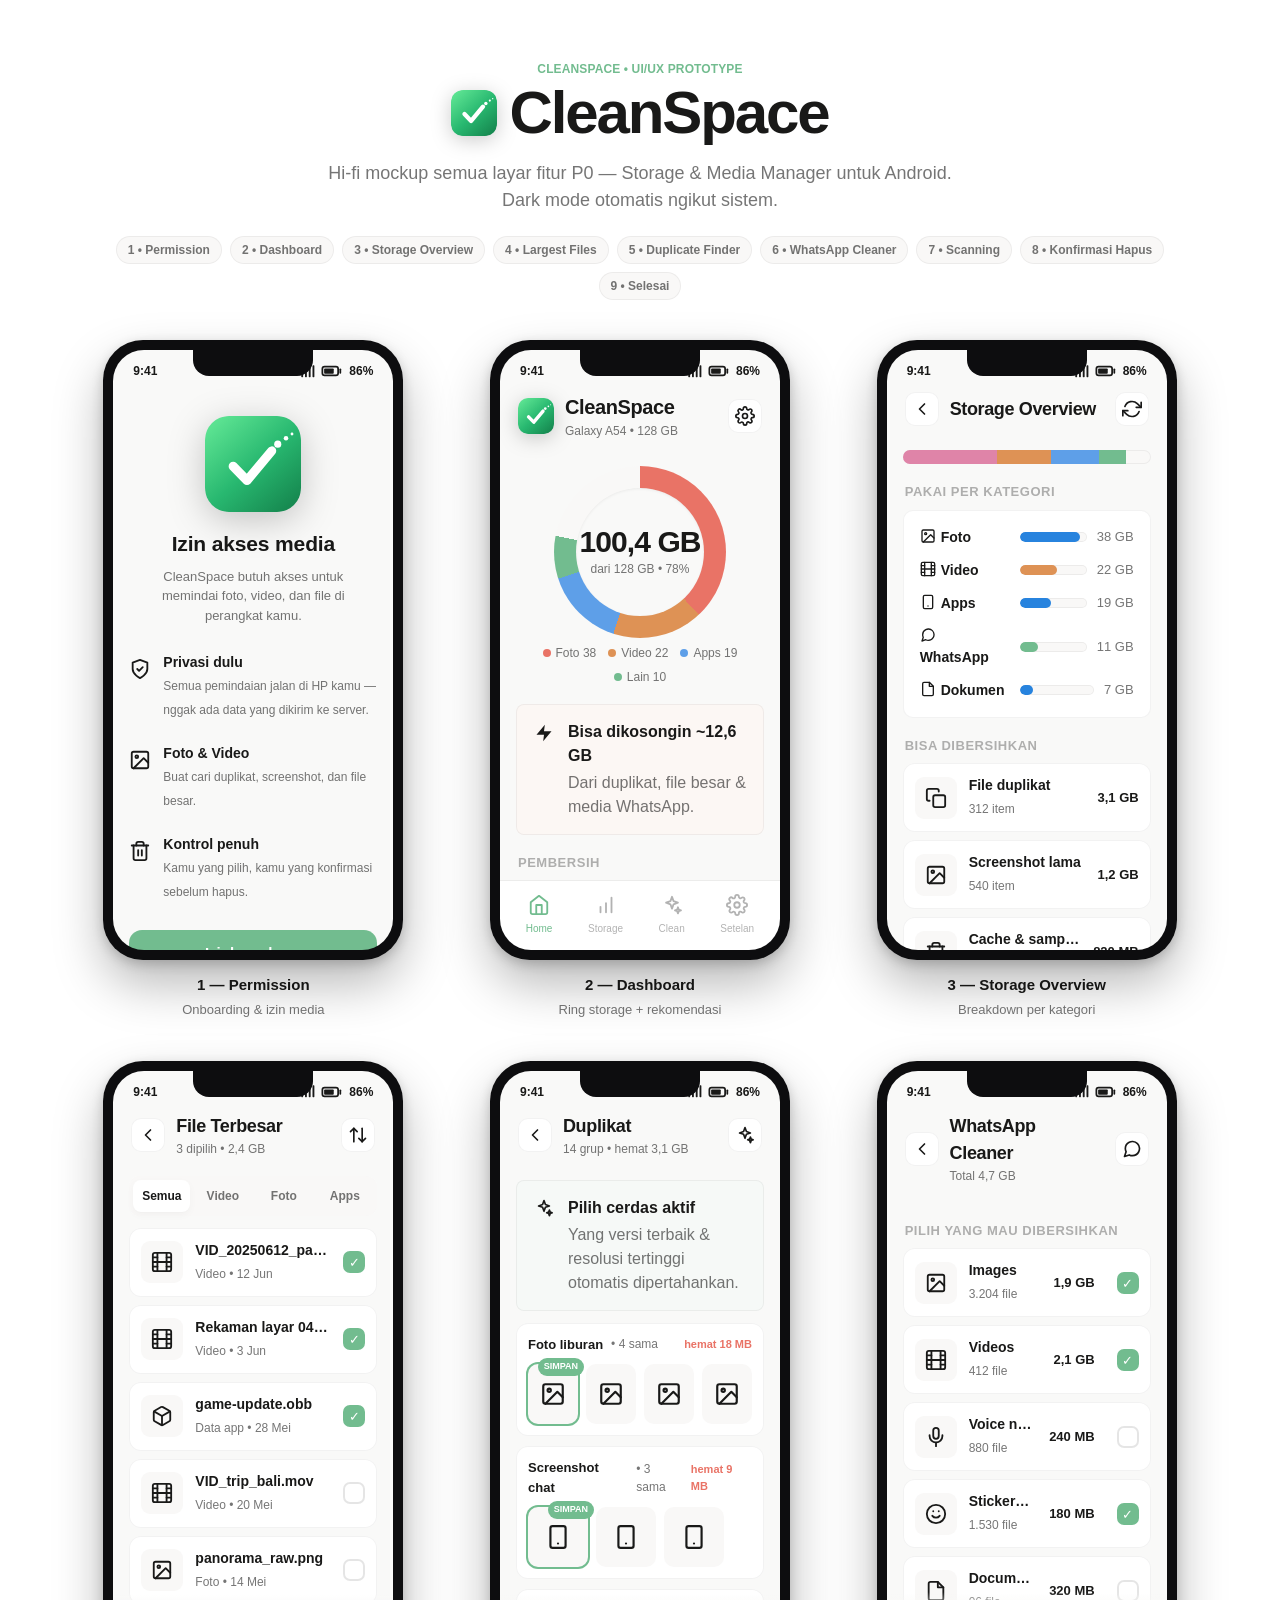
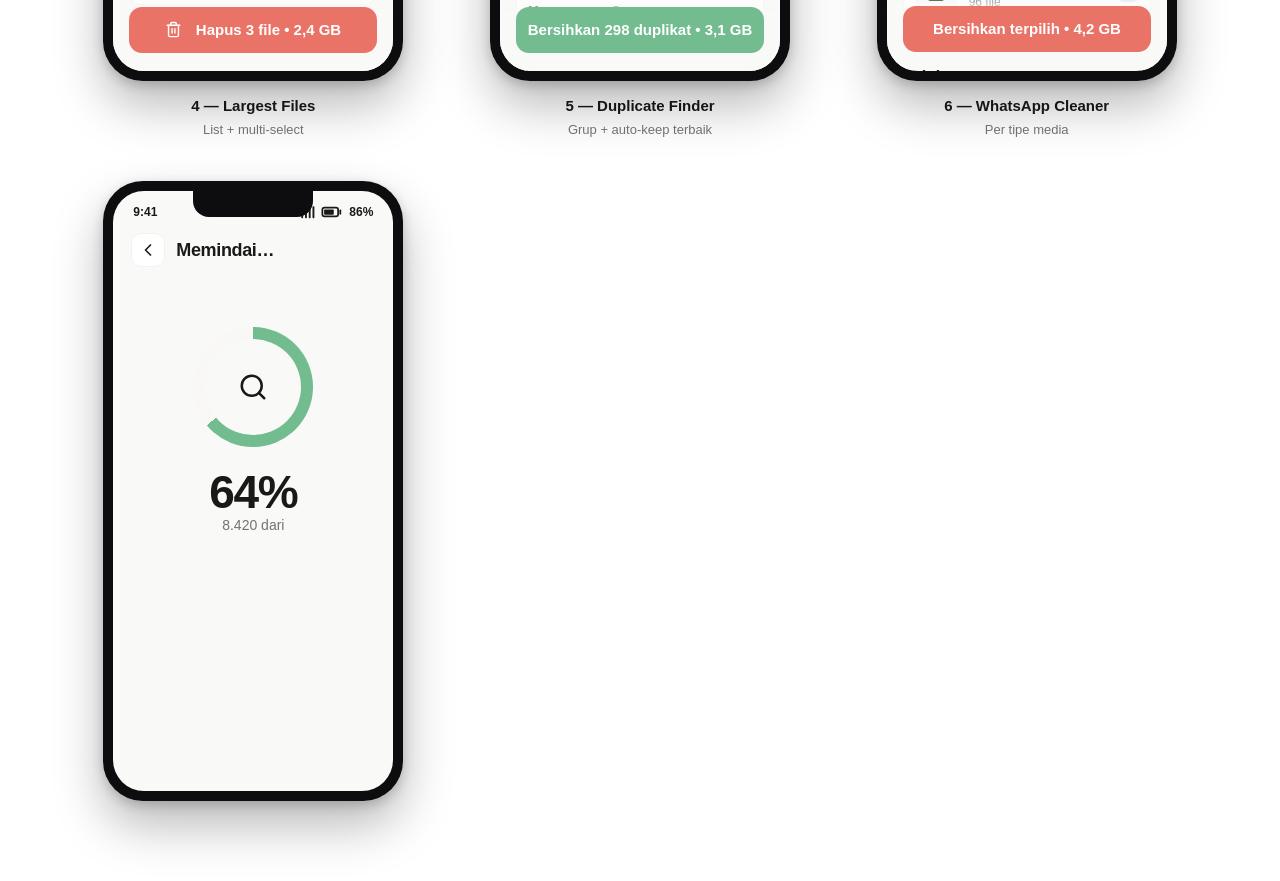
==== design/index.html @ b5afed29 "Add CleanSpace UI/UX prototype (9 P0 screens, custom icons)" ====
<!DOCTYPE html>
<html lang="id">
<head>
<meta charset="UTF-8">
<meta name="viewport" content="width=device-width, initial-scale=1.0">
<title>CleanSpace — UI/UX Prototype</title>
<style>
/*
 * _base.css — Global design tokens, element defaults, page shell, and tiny utilities.
 * ALWAYS included in every page.
 *
 * Provides:
 *   :root variables (light + dark), box-sizing, html/body,
 *   element defaults (button, input, select, textarea, label, fieldset, legend,
 *   a, hr, img, h1-h4, p, ul/ol/li, blockquote, table/th/td, details/summary,
 *   pre/code), main / .notion-shell, utility classes, .notion-footer,
 *   reduced-motion and responsive breakpoints for base elements.
 */

:root {
	color-scheme: light dark;
	--notion-bg: #ffffff;
	--notion-bg-soft: #f9f9f8;
	--notion-surface: #ffffff;
	--notion-surface-hover: #f6f5f4;
	--notion-text: #191918;
	--notion-text-soft: rgba(0, 0, 0, 0.54);
	--notion-text-faint: rgba(0, 0, 0, 0.3);
	--notion-border: rgba(0, 0, 0, 0.1);
	--notion-border-soft: rgba(0, 0, 0, 0.05);
	--notion-shadow:
		0px 0.7px 1.462px rgba(0, 0, 0, 0.015), 0px 3px 9px rgba(0, 0, 0, 0.03);
	--notion-blue: #2783de;
	--notion-orange: #d5803b;
	--notion-red: #e56458;
	--notion-blue-bg: #f3f9fd;
	--notion-yellow-bg: #fcfaef;
	--notion-orange-bg: #fcf7f4;
	--notion-green-bg: #f6f9f7;
	--notion-red-bg: #fdf6f6;
	--notion-gray-bg: #f9f8f7;
	--notion-radius: 8px;
	--notion-page-width: 900px;
	--notion-chart-1: #5e9fe8;
	--notion-chart-2: #eac26b;
	--notion-chart-3: #72bc8f;
	--notion-chart-4: #bf8eda;
	--notion-chart-5: #de9255;
	--notion-chart-6: #df84a8;
	--notion-chart-7: #4fb9c9;
	--notion-chart-8: #e97366;
	--diff-add: #47c1b6;
	--diff-del: #f07070;
	--pr-approved: #2b8a3e;
}

@media (prefers-color-scheme: dark) {
	:root {
		--notion-bg: #000000;
		--notion-bg-soft: #191918;
		--notion-surface: #191918;
		--notion-surface-hover: #31302e;
		--notion-text: #ffffff;
		--notion-text-soft: rgba(255, 255, 255, 0.5);
		--notion-text-faint: rgba(255, 255, 255, 0.3);
		--notion-border: rgba(255, 255, 255, 0.2);
		--notion-border-soft: rgba(255, 255, 255, 0.1);
		--notion-shadow:
			0px 0.7px 1.462px rgba(0, 0, 0, 0.06), 0px 3px 9px rgba(0, 0, 0, 0.12);
		--notion-blue: #5e9fe8;
		--notion-orange: #de9255;
		--notion-red: #e97366;
		--notion-blue-bg: rgba(41, 139, 253, 0.061);
		--notion-yellow-bg: rgba(203, 145, 47, 0.08);
		--notion-orange-bg: rgba(246, 126, 35, 0.08);
		--notion-green-bg: rgba(42, 157, 118, 0.08);
		--notion-red-bg: rgba(246, 73, 50, 0.08);
		--notion-gray-bg: #31302e;
		--diff-add: #5dd8cb;
		--diff-del: #ff8a80;
		--pr-approved: #69db7c;
	}
}

* {
	box-sizing: border-box;
}
html {
	scroll-behavior: smooth;
}
body {
	margin: 0;
	background: var(--notion-bg);
	color: var(--notion-text);
	font-family:
		ui-sans-serif, -apple-system, BlinkMacSystemFont, "Segoe UI", Helvetica,
		"Apple Color Emoji", Arial, sans-serif, "Segoe UI Emoji", "Segoe UI Symbol";
	font-size: 16px;
	line-height: 1.5;
	transition:
		background 180ms ease,
		color 180ms ease;
}

/* -- Base element defaults -------------------------------- */
button,
[type="button"],
[type="submit"],
[type="reset"] {
	display: inline-flex;
	align-items: center;
	justify-content: center;
	gap: 8px;
	padding: 8px 16px;
	font: inherit;
	font-size: 14px;
	font-weight: 500;
	line-height: 1.2;
	color: #ffffff;
	background: var(--notion-blue);
	border: 1px solid transparent;
	border-radius: 8px;
	cursor: pointer;
	transition: background 150ms;
	white-space: nowrap;
}
button:hover,
[type="button"]:hover,
[type="submit"]:hover,
[type="reset"]:hover {
	background: color-mix(in srgb, var(--notion-blue) 82%, black);
}
button:focus-visible,
[type="button"]:focus-visible,
[type="submit"]:focus-visible,
[type="reset"]:focus-visible {
	outline: 2px solid var(--notion-blue);
	outline-offset: 2px;
}

input,
select,
textarea {
	font: inherit;
	font-size: 14px;
	line-height: 1.4;
	color: var(--notion-text);
	background: var(--notion-surface);
	border: 1px solid var(--notion-border);
	border-radius: 8px;
	padding: 8px 12px;
	transition: border-color 150ms;
}
input:focus,
select:focus,
textarea:focus {
	outline: none;
	border-color: var(--notion-blue);
	box-shadow: 0 0 0 2px rgba(9, 127, 232, 0.15);
}
input::placeholder,
textarea::placeholder {
	color: var(--notion-text-faint);
}
select {
	appearance: none;
	background-image: url("data:image/svg+xml,%3Csvg xmlns='http://www.w3.org/2000/svg' width='12' height='12' viewBox='0 0 12 12'%3E%3Cpath d='M3 4.5L6 7.5L9 4.5' fill='none' stroke='%23999' stroke-width='1.5' stroke-linecap='round'/%3E%3C/svg%3E");
	background-repeat: no-repeat;
	background-position: right 10px center;
	padding-right: 30px;
}
textarea {
	resize: vertical;
	min-height: 80px;
}
input[type="range"] {
	border: none;
	padding: 0;
	background: transparent;
	accent-color: var(--notion-blue);
	height: 18px;
	cursor: pointer;
	box-shadow: none;
}
input[type="range"]:focus {
	box-shadow: none;
}
input[type="checkbox"],
input[type="radio"] {
	width: 16px;
	height: 16px;
	accent-color: var(--notion-blue);
	border: 1px solid var(--notion-border);
	padding: 0;
	cursor: pointer;
}
label {
	display: block;
	font-size: 14px;
	font-weight: 600;
	color: var(--notion-text);
	margin-bottom: 6px;
}
fieldset {
	border: 1px solid var(--notion-border-soft);
	border-radius: 10px;
	padding: 16px;
	margin: 0;
}
legend {
	font-weight: 600;
	padding: 0 4px;
}

a {
	color: var(--notion-text);
	text-decoration: underline;
	text-underline-offset: 2px;
	text-decoration-color: var(--notion-border);
}
a:hover {
	text-decoration-color: var(--notion-text);
}

hr {
	height: 1px;
	margin: 34px 0;
	border: none;
	background: var(--notion-border-soft);
}

img {
	max-width: 100%;
	height: auto;
	border-radius: 8px;
}

h1,
h2,
h3,
h4 {
	text-wrap: balance;
}
h1 {
	margin: 0 0 14px;
	font-size: clamp(42px, 7vw, 72px);
	line-height: 1.1;
	letter-spacing: -0.035em;
	font-weight: 700;
}
h2 {
	margin: 44px 0 10px;
	font-size: 32px;
	line-height: 1.25;
	letter-spacing: -0.025em;
}
h3 {
	margin: 0 0 6px;
	font-size: 18px;
	line-height: 1.556;
	letter-spacing: -0.007em;
}
p {
	margin: 0 0 10px;
}

ul,
ol {
	margin: 8px 0 16px;
	padding-left: 24px;
}
li {
	margin-bottom: 4px;
}
li::marker {
	color: var(--notion-text-faint);
}

blockquote {
	border-left: 3px solid var(--notion-text);
	padding: 4px 0 4px 16px;
	margin: 24px 0;
}
blockquote p {
	font-size: 18px;
	line-height: 1.5;
	margin: 0;
}

table {
	width: 100%;
	margin: 14px 0;
	border-collapse: separate;
	border-spacing: 0;
	border: 1px solid var(--notion-border-soft);
	border-radius: 10px;
	overflow: hidden;
	background: var(--notion-surface);
	font-size: 14px;
}
th,
td {
	padding: 12px 14px;
	vertical-align: top;
	text-align: left;
	border-right: 1px solid var(--notion-border-soft);
	border-bottom: 1px solid var(--notion-border-soft);
}
th:last-child,
td:last-child {
	border-right: 0;
}
tr:last-child td {
	border-bottom: 0;
}
th {
	background: var(--notion-bg-soft);
	color: var(--notion-text-soft);
	font-weight: 600;
}

details {
	margin: 16px 0;
	border-radius: var(--notion-radius);
}
summary {
	padding: 8px 10px;
	border-radius: var(--notion-radius);
	cursor: pointer;
	font-weight: 600;
}
summary:hover {
	background: var(--notion-surface-hover);
}
details p {
	margin: 8px 10px 0 28px;
	color: var(--notion-text-soft);
}

pre,
code {
	font-family: ui-monospace, "iA Writer Mono", Nitti, Menlo, Courier, monospace;
}
pre {
	margin: 16px 0;
	padding: 14px 16px;
	overflow-x: auto;
	border: 1px solid var(--notion-border-soft);
	border-radius: 10px;
	background: var(--notion-gray-bg);
	font-size: 13px;
	line-height: 1.55;
}
code {
	font-size: 0.9em;
	padding: 2px 5px;
	border-radius: 4px;
	background: var(--notion-gray-bg);
}
pre code {
	font-size: inherit;
	padding: 0;
	border-radius: 0;
	background: none;
}

main {
	max-width: var(--notion-page-width);
	margin: 0 auto;
	padding: 76px 24px 88px;
}

section {
	margin-top: 44px;
}
section:first-child {
	margin-top: 0;
}

/* -- Page shell ------------------------------------------- */
.notion-shell {
	max-width: var(--notion-page-width);
	margin: 0 auto;
	padding: 76px 24px 88px;
}

/* -- Tiny utilities --------------------------------------- */
.notion-lede {
	max-width: 720px;
	margin: 0 0 24px;
	color: var(--notion-text-soft);
	font-size: 20px;
}
.notion-muted {
	color: var(--notion-text-soft);
}
.notion-faint {
	color: var(--notion-text-faint);
}
.notion-divider {
	height: 1px;
	margin: 34px 0;
	background: var(--notion-border-soft);
}
.notion-eyebrow {
	display: inline-block;
	font-size: 12px;
	font-weight: 600;
	letter-spacing: 0.0078125rem;
	text-transform: uppercase;
	color: var(--notion-blue);
}

/* -- Footer ----------------------------------------------- */
.notion-footer {
	margin-top: 52px;
	padding-top: 18px;
	border-top: 1px solid var(--notion-border-soft);
	color: var(--notion-text-faint);
	font-size: 13px;
}

/* -- Accessibility & motion ------------------------------- */
@media (prefers-reduced-motion: reduce) {
	*,
	*::before,
	*::after {
		animation-duration: 0.01ms !important;
		animation-iteration-count: 1 !important;
		transition-duration: 0.01ms !important;
	}
}

/* -- Responsive: 560px (base elements) -------------------- */
@media (max-width: 560px) {
	main,
	.notion-shell {
		padding-inline: 16px;
	}
	table {
		display: block;
		overflow-x: auto;
	}
}
/*
 * card-grid — Grid of clickable cards with icon, title, and description.
 *
 * HTML:
 * <section class="notion-card-grid">
 *   <article class="notion-card">
 *     <div class="notion-card-icon">%</div>
 *     <h3>Card</h3>
 *     <p>Card text.</p>
 *   </article>
 * </section>
 */

.notion-card-grid {
	display: grid;
	grid-template-columns: repeat(3, minmax(0, 1fr));
	gap: 12px;
	margin: 20px 0 6px;
}
.notion-card {
	padding: 16px;
	border: 1px solid var(--notion-border-soft);
	border-radius: 10px;
	background: var(--notion-surface);
	box-shadow: var(--notion-shadow);
	transition:
		transform 140ms ease,
		background 140ms ease,
		border-color 140ms ease;
}
.notion-card:hover {
	transform: translateY(-1px);
	background: var(--notion-surface-hover);
	border-color: var(--notion-border);
}
.notion-card-icon {
	width: 34px;
	height: 34px;
	display: grid;
	place-items: center;
	margin-bottom: 12px;
	border-radius: 8px;
	background: var(--notion-gray-bg);
	font-size: 20px;
}
.notion-card p {
	color: var(--notion-text-soft);
}

/* -- Responsive: 820px ------------------------------------ */
@media (max-width: 820px) {
	.notion-card-grid {
		grid-template-columns: 1fr;
	}
}
/*
 * stat-grid — Grid of stat cards with label, big number, caption, and trend.
 *
 * HTML:
 * <section class="notion-stat-grid">
 *   <div class="notion-stat">
 *     <p class="notion-stat-label">Metric</p>
 *     <p class="notion-stat-value">42%</p>
 *     <p class="notion-stat-caption">Short explanation.</p>
 *     <span class="notion-stat-trend">&#x2197; trend</span>
 *   </div>
 * </section>
 */

.notion-stat-grid {
	display: grid;
	grid-template-columns: repeat(3, minmax(0, 1fr));
	gap: 12px;
	margin: 20px 0 6px;
}
.notion-stat {
	padding: 16px;
	border: 1px solid var(--notion-border-soft);
	border-radius: 10px;
	background: var(--notion-surface);
	box-shadow: var(--notion-shadow);
}
.notion-stat-label {
	margin: 0 0 6px;
	color: var(--notion-text-soft);
	font-size: 13px;
	font-weight: 600;
}
.notion-stat-value {
	margin: 0;
	font-size: 32px;
	line-height: 1.05;
	letter-spacing: -0.04em;
	font-weight: 700;
	font-variant-numeric: tabular-nums;
}
.notion-stat-caption {
	margin: 8px 0 0;
	color: var(--notion-text-soft);
	font-size: 13px;
}
.notion-stat-trend {
	display: inline-flex;
	align-items: center;
	gap: 4px;
	margin-top: 10px;
	padding: 3px 7px;
	border-radius: 999px;
	background: var(--notion-blue-bg);
	color: var(--notion-blue);
	font-size: 12px;
	font-weight: 650;
}

/* -- Responsive: 1080px ----------------------------------- */
@media (max-width: 1080px) {
	.notion-stat-grid {
		grid-template-columns: repeat(2, 1fr);
	}
}

/* -- Responsive: 820px ------------------------------------ */
@media (max-width: 820px) {
	.notion-stat-grid {
		grid-template-columns: 1fr;
	}
}
/*
 * bar-chart — Horizontal bar chart with labels and values.
 * Options: data-muted (dims a bar), data-tone="green" | "orange" | "red"
 *
 * HTML:
 * <div class="notion-bar-chart">
 *   <div class="notion-bar" style="--value: 80%">
 *     <span class="notion-bar-label">A350-900ULR</span>
 *     <div class="notion-bar-track">
 *       <div class="notion-bar-fill"></div>
 *     </div>
 *     <span class="notion-bar-value">9,700 nm</span>
 *   </div>
 * </div>
 */

.notion-bar-chart {
	display: grid;
	gap: 12px;
	margin-top: 16px;
	padding: 16px;
	border: 1px solid var(--notion-border-soft);
	border-radius: 10px;
	background: var(--notion-surface);
}
.notion-bar {
	--value: 50%;
	display: grid;
	grid-template-columns: minmax(90px, 0.4fr) 2fr auto;
	align-items: center;
	gap: 10px;
	font-size: 14px;
}
.notion-bar-label {
	font-weight: 600;
}
.notion-bar[data-muted] {
	opacity: 0.35;
}
.notion-bar[data-muted] .notion-bar-fill {
	display: none;
}
.notion-bar[data-muted] .notion-bar-value {
	visibility: hidden;
}
.notion-bar-track {
	height: 10px;
	overflow: hidden;
	border-radius: 999px;
	background: var(--notion-gray-bg);
	box-shadow: inset 0 0 0 1px var(--notion-border-soft);
}
.notion-bar-fill {
	height: 100%;
	width: var(--value);
	border-radius: 999px;
	background: var(--notion-blue);
}
.notion-bar-value {
	color: var(--notion-text-soft);
	font-variant-numeric: tabular-nums;
	font-size: 13px;
}
.notion-bar[data-tone="green"] .notion-bar-fill {
	background: var(--notion-chart-3);
}
.notion-bar[data-tone="orange"] .notion-bar-fill {
	background: var(--notion-chart-5);
}
.notion-bar[data-tone="red"] .notion-bar-fill {
	background: var(--notion-chart-8);
}

/* -- Responsive: 820px ------------------------------------ */
@media (max-width: 820px) {
	.notion-bar {
		grid-template-columns: 1fr;
		gap: 6px;
	}
}
/*
 * stacked-bar — Multi-segment horizontal bar with legend.
 * Options: data-tone="blue"|"yellow"|"green"|"purple"|"orange"|"pink"|"teal"|"red"
 *
 * HTML:
 * <div class="notion-stacked-bar">
 *   <div class="notion-stacked-track">
 *     <div class="notion-stack-segment" data-tone="blue" style="--value: 55%"></div>
 *     <div class="notion-stack-segment" data-tone="orange" style="--value: 30%"></div>
 *     <div class="notion-stack-segment" data-tone="red" style="--value: 15%"></div>
 *   </div>
 *   <div class="notion-stack-legend">
 *     <span class="notion-stack-key">
 *       <span class="notion-stack-dot" style="--segment-color: var(--notion-blue)"></span>
 *       Principal
 *     </span>
 *   </div>
 * </div>
 */

.notion-stacked-bar {
	margin: 16px 0;
}
.notion-stacked-track {
	display: flex;
	height: 14px;
	overflow: hidden;
	border-radius: 999px;
	background: var(--notion-gray-bg);
	box-shadow: inset 0 0 0 1px var(--notion-border-soft);
}
.notion-stack-segment,
.notion-stacked-track > .segment {
	width: var(--value);
	background: var(--segment-color, var(--notion-blue));
}
.notion-stack-segment[data-tone="blue"] {
	--segment-color: var(--notion-chart-1);
}
.notion-stack-segment[data-tone="yellow"] {
	--segment-color: var(--notion-chart-2);
}
.notion-stack-segment[data-tone="green"] {
	--segment-color: var(--notion-chart-3);
}
.notion-stack-segment[data-tone="purple"] {
	--segment-color: var(--notion-chart-4);
}
.notion-stack-segment[data-tone="orange"] {
	--segment-color: var(--notion-chart-5);
}
.notion-stack-segment[data-tone="pink"] {
	--segment-color: var(--notion-chart-6);
}
.notion-stack-segment[data-tone="teal"] {
	--segment-color: var(--notion-chart-7);
}
.notion-stack-segment[data-tone="red"] {
	--segment-color: var(--notion-chart-8);
}
.notion-stack-dot[data-tone="blue"] {
	background: var(--notion-chart-1);
}
.notion-stack-dot[data-tone="yellow"] {
	background: var(--notion-chart-2);
}
.notion-stack-dot[data-tone="green"] {
	background: var(--notion-chart-3);
}
.notion-stack-dot[data-tone="purple"] {
	background: var(--notion-chart-4);
}
.notion-stack-dot[data-tone="orange"] {
	background: var(--notion-chart-5);
}
.notion-stack-dot[data-tone="pink"] {
	background: var(--notion-chart-6);
}
.notion-stack-dot[data-tone="teal"] {
	background: var(--notion-chart-7);
}
.notion-stack-dot[data-tone="red"] {
	background: var(--notion-chart-8);
}
.notion-stack-legend {
	display: flex;
	flex-wrap: wrap;
	gap: 8px 14px;
	margin-top: 8px;
	color: var(--notion-text-soft);
	font-size: 13px;
}
.notion-stack-key {
	display: inline-flex;
	align-items: center;
	gap: 6px;
}
.notion-stack-dot {
	width: 8px;
	height: 8px;
	border-radius: 999px;
	background: var(--segment-color, var(--notion-blue));
}
/*
 * meter — Single progress bar with label and percentage.
 * Options: data-tone="green" | "orange" | "red" (default: blue)
 *
 * HTML:
 * <div class="notion-meter" style="--value: 72%">
 *   <div class="notion-meter-row">
 *     <span>Progress</span>
 *     <span>72%</span>
 *   </div>
 *   <div class="notion-meter-track">
 *     <div class="notion-meter-fill"></div>
 *   </div>
 * </div>
 */

.notion-meter {
	--value: 50%;
	--meter-color: var(--notion-blue);
	display: grid;
	gap: 7px;
	margin: 12px 0;
}
.notion-meter-row {
	display: flex;
	align-items: center;
	justify-content: space-between;
	gap: 12px;
	color: var(--notion-text-soft);
	font-size: 13px;
	font-weight: 600;
}
.notion-meter-track {
	height: 9px;
	overflow: hidden;
	border-radius: 999px;
	background: var(--notion-gray-bg);
	box-shadow: inset 0 0 0 1px var(--notion-border-soft);
}
.notion-meter-fill {
	height: 100%;
	width: var(--value);
	border-radius: 999px;
	background: var(--meter-color);
}
.notion-meter[data-tone="green"] {
	--meter-color: var(--notion-chart-3);
}
.notion-meter[data-tone="orange"] {
	--meter-color: var(--notion-chart-5);
}
.notion-meter[data-tone="red"] {
	--meter-color: var(--notion-chart-8);
}
/*
 * button — Styled link/button with variant and size options.
 * Options: data-variant="primary"|"secondary"|"tertiary"
 *          data-size="small"|"large"
 *
 * HTML:
 * <a class="notion-button" data-variant="primary" href="#">Primary</a>
 */

.notion-button {
	display: inline-flex;
	align-items: center;
	justify-content: center;
	gap: 8px;
	padding: 8px 16px;
	font-size: 14px;
	font-weight: 500;
	line-height: 1.2;
	border-radius: 8px;
	border: 1px solid transparent;
	cursor: pointer;
	transition:
		background 150ms,
		box-shadow 150ms,
		border-color 150ms;
	text-decoration: none;
	font-family: inherit;
	white-space: nowrap;
}
.notion-button:focus-visible {
	outline: 2px solid var(--notion-blue);
	outline-offset: 2px;
}
/* Primary */
.notion-button[data-variant="primary"],
.notion-button:not([data-variant]) {
	background: var(--notion-blue);
	color: #ffffff;
	border-color: transparent;
}
.notion-button[data-variant="primary"]:hover,
.notion-button:not([data-variant]):hover {
	background: color-mix(in srgb, var(--notion-blue) 82%, black);
}
/* Secondary */
.notion-button[data-variant="secondary"] {
	background: var(--notion-blue-bg);
	color: var(--notion-blue);
	border-color: transparent;
}
.notion-button[data-variant="secondary"]:hover {
	background: color-mix(in srgb, var(--notion-blue-bg) 70%, var(--notion-blue));
}
/* Tertiary */
.notion-button[data-variant="tertiary"] {
	background: transparent;
	color: var(--notion-text);
	border-color: transparent;
}
.notion-button[data-variant="tertiary"]:hover {
	background: var(--notion-surface-hover);
}
/* Small modifier */
.notion-button[data-size="small"] {
	padding: 4px 12px;
	font-size: 12px;
}
/* Large modifier */
.notion-button[data-size="large"] {
	padding: 12px 24px;
	font-size: 16px;
}
.notion-button-group {
	display: flex;
	flex-wrap: wrap;
	gap: 8px;
	margin-top: 24px;
}

/* -- Responsive: 820px ------------------------------------ */
@media (max-width: 820px) {
	.notion-button-group {
		flex-direction: column;
	}
	.notion-button-group .notion-button {
		width: 100%;
	}
}
/*
 * callout — Highlighted info box with icon and text.
 * Options: data-tone="blue" | "green" | "orange" | "red" (default: yellow)
 *
 * HTML:
 * <div class="notion-callout" data-tone="blue">
 *   <div>💡</div>
 *   <div><strong>Note</strong><p>Helpful context.</p></div>
 * </div>
 */

.notion-callout {
	display: grid;
	grid-template-columns: auto 1fr;
	gap: 14px;
	margin: 18px 0;
	padding: 16px 18px;
	border-radius: var(--notion-radius);
	background: var(--notion-yellow-bg);
	box-shadow: inset 0 0 0 1px var(--notion-border-soft);
}
.notion-callout[data-tone="blue"] {
	background: var(--notion-blue-bg);
}
.notion-callout[data-tone="green"] {
	background: var(--notion-green-bg);
}
.notion-callout[data-tone="orange"] {
	background: var(--notion-orange-bg);
}
.notion-callout[data-tone="red"] {
	background: var(--notion-red-bg);
}
.notion-callout strong {
	display: block;
	margin-bottom: 3px;
}
.notion-callout p {
	margin: 0;
	color: var(--notion-text-soft);
}
/* CleanSpace prototype — supplemental mobile UI styling */
.cs-wrap { max-width: 1180px; margin: 0 auto; padding: 56px 24px 80px; }
.cs-head { text-align: center; margin-bottom: 8px; }
.cs-head .notion-eyebrow { color: var(--notion-chart-3); }
.cs-head h1 { font-size: clamp(36px, 6vw, 60px); }
.cs-sub { max-width: 640px; margin: 0 auto 8px; color: var(--notion-text-soft); font-size: 18px; text-align: center; }
.cs-flowtag { display:flex; justify-content:center; gap:8px; flex-wrap:wrap; margin: 22px 0 10px; }
.cs-pill { font-size:12px; font-weight:600; padding:5px 12px; border-radius:999px; background:var(--notion-gray-bg); color:var(--notion-text-soft); box-shadow: inset 0 0 0 1px var(--notion-border-soft); }

.cs-gallery { display:grid; grid-template-columns: repeat(3, minmax(0,1fr)); gap: 40px 28px; margin-top: 40px; }
@media (max-width: 1000px){ .cs-gallery{ grid-template-columns: repeat(2,1fr);} }
@media (max-width: 680px){ .cs-gallery{ grid-template-columns: 1fr;} }
.cs-framewrap { display:flex; flex-direction:column; align-items:center; gap:14px; }
.cs-screencap { text-align:center; }
.cs-screencap b { display:block; font-size:15px; }
.cs-screencap span { font-size:13px; color:var(--notion-text-soft); }

/* phone frame */
.phone { width: 300px; height: 620px; border-radius: 40px; background: #0d0d0f; padding: 10px; box-shadow: 0 24px 50px rgba(0,0,0,0.28), 0 4px 12px rgba(0,0,0,0.18); position: relative; flex: none; }
.phone .screen { width:100%; height:100%; border-radius: 31px; overflow-y:auto; background: var(--notion-bg-soft); position:relative; scrollbar-width:none; }
.phone .screen::-webkit-scrollbar{ display:none; }
.notch { position:absolute; top:10px; left:50%; transform:translateX(-50%); width:120px; height:26px; background:#0d0d0f; border-radius:0 0 16px 16px; z-index:20; }

/* status + app bar */
.statusbar { display:flex; justify-content:space-between; align-items:center; padding:12px 20px 4px; font-size:12px; font-weight:600; color:var(--notion-text); }
.appbar { display:flex; align-items:center; gap:12px; padding:8px 18px 14px; }
.appbar .title { font-size:20px; font-weight:700; letter-spacing:-0.02em; }
.appbar .sub { font-size:12px; color:var(--notion-text-soft); }
.appbar .ic { margin-left:auto; width:34px; height:34px; border-radius:10px; background:var(--notion-surface); display:grid; place-items:center; box-shadow: inset 0 0 0 1px var(--notion-border-soft); font-size:16px; }
.appbar .back { width:34px; height:34px; border-radius:10px; background:var(--notion-surface); display:grid; place-items:center; box-shadow: inset 0 0 0 1px var(--notion-border-soft); font-size:16px; }
.body { padding: 4px 16px 88px; }

/* storage ring */
.ring-wrap { display:flex; flex-direction:column; align-items:center; gap:6px; margin: 8px 0 18px; }
.ring { width:172px; height:172px; border-radius:50%; display:grid; place-items:center; background: conic-gradient(var(--notion-chart-8) 0% 38%, var(--notion-chart-5) 38% 55%, var(--notion-chart-1) 55% 70%, var(--notion-chart-3) 70% 78%, var(--notion-gray-bg) 78% 100%); }
.ring .hole { width:128px; height:128px; border-radius:50%; background:var(--notion-bg-soft); display:grid; place-items:center; text-align:center; box-shadow: inset 0 1px 3px rgba(0,0,0,0.06); }
.ring .used { font-size:30px; font-weight:800; letter-spacing:-0.03em; line-height:1; }
.ring .cap { font-size:12px; color:var(--notion-text-soft); margin-top:3px; }
.ring-legend { display:flex; flex-wrap:wrap; gap:6px 12px; justify-content:center; font-size:12px; color:var(--notion-text-soft); }
.ring-legend span{ display:inline-flex; align-items:center; gap:5px; }
.dot{ width:8px;height:8px;border-radius:999px; }

/* section label */
.sec { font-size:13px; font-weight:700; text-transform:uppercase; letter-spacing:0.04em; color:var(--notion-text-faint); margin:18px 2px 8px; }

/* list rows */
.row { display:flex; align-items:center; gap:12px; padding:12px; background:var(--notion-surface); border-radius:12px; box-shadow: inset 0 0 0 1px var(--notion-border-soft); margin-bottom:8px; }
.row .thumb { width:42px; height:42px; border-radius:9px; background:var(--notion-gray-bg); display:grid; place-items:center; font-size:20px; flex:none; }
.row .meta { min-width:0; flex:1; }
.row .meta b { font-size:14px; display:block; white-space:nowrap; overflow:hidden; text-overflow:ellipsis; }
.row .meta span { font-size:12px; color:var(--notion-text-soft); }
.row .size { font-size:13px; font-weight:700; font-variant-numeric:tabular-nums; }
.row .chk { width:22px; height:22px; border-radius:7px; border:2px solid var(--notion-border); flex:none; display:grid; place-items:center; color:#fff; font-size:13px; }
.row .chk.on { background:var(--notion-chart-3); border-color:var(--notion-chart-3); }

/* feature tiles */
.tiles { display:grid; grid-template-columns:1fr 1fr; gap:10px; }
.tile { padding:14px; border-radius:14px; background:var(--notion-surface); box-shadow: inset 0 0 0 1px var(--notion-border-soft); }
.tile .ti { width:38px;height:38px;border-radius:11px; display:grid;place-items:center; font-size:19px; margin-bottom:10px; }
.tile b { font-size:14px; display:block; }
.tile span { font-size:12px; color:var(--notion-text-soft); }

/* sticky bottom action */
.cta { position:sticky; bottom:0; margin:14px -16px -88px; padding:14px 16px 18px; background:linear-gradient(to top, var(--notion-bg-soft) 70%, transparent); }
.btn { display:flex; align-items:center; justify-content:center; gap:8px; width:100%; padding:14px; border-radius:13px; font-size:15px; font-weight:700; border:none; }
.btn.primary{ background:var(--notion-chart-3); color:#fff; }
.btn.danger{ background:var(--notion-chart-8); color:#fff; }
.btn.ghost{ background:var(--notion-surface); color:var(--notion-text); box-shadow: inset 0 0 0 1px var(--notion-border); }

/* bottom nav */
.bnav { position:absolute; bottom:0; left:0; right:0; display:flex; justify-content:space-around; padding:10px 8px 14px; background:var(--notion-surface); box-shadow: 0 -1px 0 var(--notion-border-soft); border-radius:0 0 31px 31px; }
.bnav .item{ display:flex; flex-direction:column; align-items:center; gap:3px; font-size:10px; color:var(--notion-text-faint); }
.bnav .item.on{ color:var(--notion-chart-3); }
.bnav .item .gi{ font-size:18px; }

/* segmented */
.seg { display:flex; gap:4px; padding:4px; background:var(--notion-gray-bg); border-radius:11px; margin-bottom:12px; }
.seg div{ flex:1; text-align:center; font-size:12px; font-weight:600; padding:7px; border-radius:8px; color:var(--notion-text-soft); }
.seg div.on{ background:var(--notion-surface); color:var(--notion-text); box-shadow:var(--notion-shadow); }

/* duplicate group */
.dupgroup{ background:var(--notion-surface); border-radius:12px; box-shadow: inset 0 0 0 1px var(--notion-border-soft); padding:12px; margin-bottom:10px; }
.dupgroup .gh{ display:flex; align-items:center; gap:8px; font-size:13px; margin-bottom:10px; }
.dupgroup .gh b{ font-weight:700; }
.dupgroup .gh .tag{ margin-left:auto; font-size:11px; font-weight:700; color:var(--notion-chart-8); }
.dupimgs{ display:flex; gap:8px; }
.dupimg{ position:relative; width:60px; height:60px; border-radius:10px; display:grid; place-items:center; font-size:24px; background:var(--notion-gray-bg); }
.dupimg.keep{ box-shadow: 0 0 0 2px var(--notion-chart-3); }
.dupimg .badge{ position:absolute; top:-6px; right:-6px; font-size:9px; font-weight:800; padding:2px 6px; border-radius:999px; color:#fff; }

/* permission illustration */
.perm-ill{ width:96px;height:96px;border-radius:26px; background:var(--notion-green-bg); display:grid;place-items:center; font-size:46px; margin:30px auto 18px; box-shadow: inset 0 0 0 1px var(--notion-border-soft); }
.perm-list{ margin:16px 0; }
.perm-item{ display:flex; gap:12px; align-items:flex-start; padding:11px 0; }
.perm-item .pi{ font-size:20px; }
.perm-item b{ font-size:14px; display:block; }
.perm-item span{ font-size:12px; color:var(--notion-text-soft); }

/* scanning */
.scan-ill{ width:120px;height:120px;border-radius:50%; margin:42px auto 22px; display:grid;place-items:center; font-size:48px; background:conic-gradient(var(--notion-chart-3) 0% 64%, var(--notion-gray-bg) 64% 100%); }
.scan-ill .ih{ width:96px;height:96px;border-radius:50%; background:var(--notion-bg-soft); display:grid;place-items:center; }
.scan-log{ font-size:11px; color:var(--notion-text-faint); text-align:center; font-family:ui-monospace,monospace; margin-top:4px; }

/* modal */
.modal-screen{ position:relative; }
.scrim{ position:absolute; inset:0; background:rgba(0,0,0,0.45); border-radius:31px; z-index:30; }
.sheet{ position:absolute; left:0; right:0; bottom:0; z-index:31; background:var(--notion-bg); border-radius:22px 22px 31px 31px; padding:22px 18px 20px; box-shadow:0 -8px 24px rgba(0,0,0,0.2); }
.sheet .grip{ width:38px;height:4px;border-radius:999px;background:var(--notion-border); margin:0 auto 16px; }
.sheet .em{ font-size:40px; text-align:center; }
.sheet h3{ text-align:center; font-size:19px; margin:8px 0 6px; }
.sheet p{ text-align:center; font-size:13px; color:var(--notion-text-soft); margin:0 8px 16px; }

/* success */
.success-ill{ width:108px;height:108px;border-radius:50%; background:var(--notion-green-bg); display:grid;place-items:center; font-size:54px; margin:48px auto 20px; box-shadow: inset 0 0 0 2px var(--notion-chart-3); }
.big-freed{ text-align:center; }
.big-freed .n{ font-size:46px; font-weight:800; letter-spacing:-0.03em; color:var(--notion-chart-3); line-height:1; }
.big-freed .l{ font-size:14px; color:var(--notion-text-soft); }

.recs .row .thumb{ background:var(--notion-orange-bg); }
.smallnote{ font-size:11px; color:var(--notion-text-faint); text-align:center; margin-top:10px; }
.cs-head h1{display:flex;align-items:center;justify-content:center;gap:12px;}
.cs-logo{width:46px;height:46px;border-radius:12px;vertical-align:middle;filter:drop-shadow(0 4px 10px rgba(0,0,0,.2));}
.appbar{display:flex;align-items:center;gap:11px;}
.appbar .brand{width:36px;height:36px;border-radius:10px;flex:none;}
.perm-logo{width:96px;height:96px;display:block;margin:28px auto 16px;border-radius:24px;filter:drop-shadow(0 8px 18px rgba(0,0,0,.22));}
.svi{stroke:currentColor;fill:none;stroke-width:2;stroke-linecap:round;stroke-linejoin:round;vertical-align:middle;}
.notion-bar-label .svi{vertical-align:-0.2em;margin-right:5px;}
.statusbar .sb-r{display:inline-flex;align-items:center;gap:6px;}
</style>
</head>
<body>
<main class="cs-wrap">
<header class="cs-head">
  <span class="notion-eyebrow">CleanSpace • UI/UX Prototype</span>
  <h1><svg class="cs-logo" viewBox="0 0 512 512" xmlns="http://www.w3.org/2000/svg"><defs><linearGradient id="lg1" x1="60" y1="36" x2="452" y2="476" gradientUnits="userSpaceOnUse"><stop offset="0" stop-color="#5BE291"/><stop offset=".52" stop-color="#28B870"/><stop offset="1" stop-color="#178A51"/></linearGradient></defs><rect width="512" height="512" rx="116" fill="url(#lg1)"/><path d="M150 268 L224 344 L356 186" fill="none" stroke="#ffffff" stroke-width="48" stroke-linecap="round" stroke-linejoin="round"/><circle cx="388" cy="150" r="19" fill="#fff"/><circle cx="432" cy="118" r="12" fill="#fff"/><circle cx="464" cy="96" r="7.5" fill="#fff"/></svg> CleanSpace</h1>
  <p class="cs-sub">Hi-fi mockup semua layar fitur P0 — Storage & Media Manager untuk Android. Dark mode otomatis ngikut sistem.</p>
  <div class="cs-flowtag">
    <span class="cs-pill">1 • Permission</span>
    <span class="cs-pill">2 • Dashboard</span>
    <span class="cs-pill">3 • Storage Overview</span>
    <span class="cs-pill">4 • Largest Files</span>
    <span class="cs-pill">5 • Duplicate Finder</span>
    <span class="cs-pill">6 • WhatsApp Cleaner</span>
    <span class="cs-pill">7 • Scanning</span>
    <span class="cs-pill">8 • Konfirmasi Hapus</span>
    <span class="cs-pill">9 • Selesai</span>
  </div>
</header>

<div class="cs-gallery">

<!-- 1. PERMISSION -->
<div class="cs-framewrap">
<div class="phone"><div class="notch"></div><div class="screen">
  <div class="statusbar"><span>9:41</span><span class="sb-r"><svg class="svi" width="15" height="15" viewBox="0 0 24 24"><rect x="2" y="14" width="3" height="7" rx="1" fill="currentColor" stroke="none"/><rect x="8" y="10" width="3" height="11" rx="1" fill="currentColor" stroke="none"/><rect x="14" y="6" width="3" height="15" rx="1" fill="currentColor" stroke="none"/><rect x="20" y="2" width="3" height="19" rx="1" fill="currentColor" stroke="none"/></svg><svg class="svi" width="22" height="14" viewBox="0 0 24 16"><rect x="1" y="3" width="18" height="10" rx="2.5"/><rect x="3" y="5" width="11" height="6" rx="1" fill="currentColor" stroke="none"/><line x1="21.5" y1="6" x2="21.5" y2="10"/></svg> 86%</span></div>
  <div class="body">
    <svg class="perm-logo" viewBox="0 0 512 512" xmlns="http://www.w3.org/2000/svg"><defs><linearGradient id="lg3" x1="60" y1="36" x2="452" y2="476" gradientUnits="userSpaceOnUse"><stop offset="0" stop-color="#5BE291"/><stop offset=".52" stop-color="#28B870"/><stop offset="1" stop-color="#178A51"/></linearGradient></defs><rect width="512" height="512" rx="116" fill="url(#lg3)"/><path d="M150 268 L224 344 L356 186" fill="none" stroke="#ffffff" stroke-width="48" stroke-linecap="round" stroke-linejoin="round"/><circle cx="388" cy="150" r="19" fill="#fff"/><circle cx="432" cy="118" r="12" fill="#fff"/><circle cx="464" cy="96" r="7.5" fill="#fff"/></svg>
    <h3 style="text-align:center;margin:0 0 6px;font-size:21px;">Izin akses media</h3>
    <p style="text-align:center;font-size:13px;color:var(--notion-text-soft);margin:0 14px;">CleanSpace butuh akses untuk memindai foto, video, dan file di perangkat kamu.</p>
    <div class="perm-list">
      <div class="perm-item"><div class="pi"><svg class="svi" width="22" height="22" viewBox="0 0 24 24"><path d="M12 22s8-4 8-10V5l-8-3-8 3v7c0 6 8 10 8 10z"/><polyline points="9 12 11 14 15 10"/></svg></div><div><b>Privasi dulu</b><span>Semua pemindaian jalan di HP kamu — nggak ada data yang dikirim ke server.</span></div></div>
      <div class="perm-item"><div class="pi"><svg class="svi" width="22" height="22" viewBox="0 0 24 24"><rect x="3" y="3" width="18" height="18" rx="2"/><circle cx="8.5" cy="8.5" r="1.5"/><polyline points="21 15 16 10 5 21"/></svg></div><div><b>Foto & Video</b><span>Buat cari duplikat, screenshot, dan file besar.</span></div></div>
      <div class="perm-item"><div class="pi"><svg class="svi" width="22" height="22" viewBox="0 0 24 24"><polyline points="3 6 5 6 21 6"/><path d="M19 6v14a2 2 0 0 1-2 2H7a2 2 0 0 1-2-2V6m3 0V4a2 2 0 0 1 2-2h4a2 2 0 0 1 2 2v2"/><line x1="10" y1="11" x2="10" y2="17"/><line x1="14" y1="11" x2="14" y2="17"/></svg></div><div><b>Kontrol penuh</b><span>Kamu yang pilih, kamu yang konfirmasi sebelum hapus.</span></div></div>
    </div>
    <div class="cta" style="position:static;margin:8px 0 0;padding:0;background:none;">
      <button class="btn primary">Izinkan akses</button>
      <p class="smallnote">Nanti aja</p>
    </div>
  </div>
</div></div>
<div class="cs-screencap"><b>1 — Permission</b><span>Onboarding & izin media</span></div>
</div>

<!-- 2. DASHBOARD -->
<div class="cs-framewrap">
<div class="phone"><div class="notch"></div><div class="screen">
  <div class="statusbar"><span>9:41</span><span class="sb-r"><svg class="svi" width="15" height="15" viewBox="0 0 24 24"><rect x="2" y="14" width="3" height="7" rx="1" fill="currentColor" stroke="none"/><rect x="8" y="10" width="3" height="11" rx="1" fill="currentColor" stroke="none"/><rect x="14" y="6" width="3" height="15" rx="1" fill="currentColor" stroke="none"/><rect x="20" y="2" width="3" height="19" rx="1" fill="currentColor" stroke="none"/></svg><svg class="svi" width="22" height="14" viewBox="0 0 24 16"><rect x="1" y="3" width="18" height="10" rx="2.5"/><rect x="3" y="5" width="11" height="6" rx="1" fill="currentColor" stroke="none"/><line x1="21.5" y1="6" x2="21.5" y2="10"/></svg> 86%</span></div>
  <div class="appbar"><svg class="cs-logo brand" viewBox="0 0 512 512" xmlns="http://www.w3.org/2000/svg"><defs><linearGradient id="lg2" x1="60" y1="36" x2="452" y2="476" gradientUnits="userSpaceOnUse"><stop offset="0" stop-color="#5BE291"/><stop offset=".52" stop-color="#28B870"/><stop offset="1" stop-color="#178A51"/></linearGradient></defs><rect width="512" height="512" rx="116" fill="url(#lg2)"/><path d="M150 268 L224 344 L356 186" fill="none" stroke="#ffffff" stroke-width="48" stroke-linecap="round" stroke-linejoin="round"/><circle cx="388" cy="150" r="19" fill="#fff"/><circle cx="432" cy="118" r="12" fill="#fff"/><circle cx="464" cy="96" r="7.5" fill="#fff"/></svg><div><div class="title">CleanSpace</div><div class="sub">Galaxy A54 • 128 GB</div></div><div class="ic"><svg class="svi" width="20" height="20" viewBox="0 0 24 24"><circle cx="12" cy="12" r="3"/><path d="M19.4 15a1.65 1.65 0 0 0 .33 1.82l.06.06a2 2 0 1 1-2.83 2.83l-.06-.06a1.65 1.65 0 0 0-1.82-.33 1.65 1.65 0 0 0-1 1.51V21a2 2 0 0 1-4 0v-.09A1.65 1.65 0 0 0 9 19.4a1.65 1.65 0 0 0-1.82.33l-.06.06a2 2 0 1 1-2.83-2.83l.06-.06a1.65 1.65 0 0 0 .33-1.82 1.65 1.65 0 0 0-1.51-1H3a2 2 0 0 1 0-4h.09A1.65 1.65 0 0 0 4.6 9a1.65 1.65 0 0 0-.33-1.82l-.06-.06a2 2 0 1 1 2.83-2.83l.06.06a1.65 1.65 0 0 0 1.82.33H9a1.65 1.65 0 0 0 1-1.51V3a2 2 0 0 1 4 0v.09a1.65 1.65 0 0 0 1 1.51 1.65 1.65 0 0 0 1.82-.33l.06-.06a2 2 0 1 1 2.83 2.83l-.06.06a1.65 1.65 0 0 0-.33 1.82V9a1.65 1.65 0 0 0 1.51 1H21a2 2 0 0 1 0 4h-.09a1.65 1.65 0 0 0-1.51 1z"/></svg></div></div>
  <div class="body">
    <div class="ring-wrap">
      <div class="ring"><div class="hole"><div><div class="used">100,4 GB</div><div class="cap">dari 128 GB • 78%</div></div></div></div>
      <div class="ring-legend">
        <span><span class="dot" style="background:var(--notion-chart-8)"></span>Foto 38</span>
        <span><span class="dot" style="background:var(--notion-chart-5)"></span>Video 22</span>
        <span><span class="dot" style="background:var(--notion-chart-1)"></span>Apps 19</span>
        <span><span class="dot" style="background:var(--notion-chart-3)"></span>Lain 10</span>
      </div>
    </div>
    <div class="notion-callout" data-tone="orange" style="margin:6px 0 14px;"><div><svg class="svi" width="20" height="20" viewBox="0 0 24 24"><polygon points="13 2 3 14 12 14 11 22 21 10 12 10 13 2" fill="currentColor" stroke="none"/></svg></div><div><strong>Bisa dikosongin ~12,6 GB</strong><p>Dari duplikat, file besar & media WhatsApp.</p></div></div>
    <div class="sec">Pembersih</div>
    <div class="tiles">
      <div class="tile"><div class="ti" style="background:var(--notion-blue-bg)"><svg class="svi" width="22" height="22" viewBox="0 0 24 24"><line x1="12" y1="20" x2="12" y2="10"/><line x1="18" y1="20" x2="18" y2="4"/><line x1="6" y1="20" x2="6" y2="14"/></svg></div><b>Storage Overview</b><span>Breakdown lengkap</span></div>
      <div class="tile"><div class="ti" style="background:var(--notion-orange-bg)"><svg class="svi" width="22" height="22" viewBox="0 0 24 24"><path d="M21 16V8a2 2 0 0 0-1-1.73l-7-4a2 2 0 0 0-2 0l-7 4A2 2 0 0 0 3 8v8a2 2 0 0 0 1 1.73l7 4a2 2 0 0 0 2 0l7-4A2 2 0 0 0 21 16z"/><polyline points="3.27 6.96 12 12.01 20.73 6.96"/><line x1="12" y1="22.08" x2="12" y2="12"/></svg></div><b>File Besar</b><span>4,8 GB</span></div>
      <div class="tile"><div class="ti" style="background:var(--notion-red-bg)"><svg class="svi" width="22" height="22" viewBox="0 0 24 24"><rect x="9" y="9" width="13" height="13" rx="2"/><path d="M5 15H4a2 2 0 0 1-2-2V4a2 2 0 0 1 2-2h9a2 2 0 0 1 2 2v1"/></svg></div><b>Duplikat</b><span>312 file • 3,1 GB</span></div>
      <div class="tile"><div class="ti" style="background:var(--notion-green-bg)"><svg class="svi" width="22" height="22" viewBox="0 0 24 24"><path d="M21 11.5a8.38 8.38 0 0 1-.9 3.8 8.5 8.5 0 0 1-7.6 4.7 8.38 8.38 0 0 1-3.8-.9L3 21l1.9-5.7a8.38 8.38 0 0 1-.9-3.8 8.5 8.5 0 0 1 4.7-7.6 8.38 8.38 0 0 1 3.8-.9h.5a8.48 8.48 0 0 1 8 8z"/></svg></div><b>WhatsApp</b><span>4,7 GB</span></div>
    </div>
  </div>
  <div class="bnav"><div class="item on"><span class="gi"><svg class="svi" width="22" height="22" viewBox="0 0 24 24"><path d="M3 9l9-7 9 7v11a2 2 0 0 1-2 2H5a2 2 0 0 1-2-2z"/><polyline points="9 22 9 12 15 12 15 22"/></svg></span>Home</div><div class="item"><span class="gi"><svg class="svi" width="22" height="22" viewBox="0 0 24 24"><line x1="12" y1="20" x2="12" y2="10"/><line x1="18" y1="20" x2="18" y2="4"/><line x1="6" y1="20" x2="6" y2="14"/></svg></span>Storage</div><div class="item"><span class="gi"><svg class="svi" width="22" height="22" viewBox="0 0 24 24"><path d="M12 3l1.7 4.8L18.5 9.5l-4.8 1.7L12 16l-1.7-4.8L5.5 9.5l4.8-1.7z"/><path d="M18.5 14.5l.9 2.4 2.4.9-2.4.9-.9 2.4-.9-2.4-2.4-.9 2.4-.9z"/></svg></span>Clean</div><div class="item"><span class="gi"><svg class="svi" width="22" height="22" viewBox="0 0 24 24"><circle cx="12" cy="12" r="3"/><path d="M19.4 15a1.65 1.65 0 0 0 .33 1.82l.06.06a2 2 0 1 1-2.83 2.83l-.06-.06a1.65 1.65 0 0 0-1.82-.33 1.65 1.65 0 0 0-1 1.51V21a2 2 0 0 1-4 0v-.09A1.65 1.65 0 0 0 9 19.4a1.65 1.65 0 0 0-1.82.33l-.06.06a2 2 0 1 1-2.83-2.83l.06-.06a1.65 1.65 0 0 0 .33-1.82 1.65 1.65 0 0 0-1.51-1H3a2 2 0 0 1 0-4h.09A1.65 1.65 0 0 0 4.6 9a1.65 1.65 0 0 0-.33-1.82l-.06-.06a2 2 0 1 1 2.83-2.83l.06.06a1.65 1.65 0 0 0 1.82.33H9a1.65 1.65 0 0 0 1-1.51V3a2 2 0 0 1 4 0v.09a1.65 1.65 0 0 0 1 1.51 1.65 1.65 0 0 0 1.82-.33l.06-.06a2 2 0 1 1 2.83 2.83l-.06.06a1.65 1.65 0 0 0-.33 1.82V9a1.65 1.65 0 0 0 1.51 1H21a2 2 0 0 1 0 4h-.09a1.65 1.65 0 0 0-1.51 1z"/></svg></span>Setelan</div></div>
</div></div>
<div class="cs-screencap"><b>2 — Dashboard</b><span>Ring storage + rekomendasi</span></div>
</div>

<!-- 3. STORAGE OVERVIEW -->
<div class="cs-framewrap">
<div class="phone"><div class="notch"></div><div class="screen">
  <div class="statusbar"><span>9:41</span><span class="sb-r"><svg class="svi" width="15" height="15" viewBox="0 0 24 24"><rect x="2" y="14" width="3" height="7" rx="1" fill="currentColor" stroke="none"/><rect x="8" y="10" width="3" height="11" rx="1" fill="currentColor" stroke="none"/><rect x="14" y="6" width="3" height="15" rx="1" fill="currentColor" stroke="none"/><rect x="20" y="2" width="3" height="19" rx="1" fill="currentColor" stroke="none"/></svg><svg class="svi" width="22" height="14" viewBox="0 0 24 16"><rect x="1" y="3" width="18" height="10" rx="2.5"/><rect x="3" y="5" width="11" height="6" rx="1" fill="currentColor" stroke="none"/><line x1="21.5" y1="6" x2="21.5" y2="10"/></svg> 86%</span></div>
  <div class="appbar"><div class="back"><svg class="svi" width="20" height="20" viewBox="0 0 24 24"><polyline points="15 18 9 12 15 6"/></svg></div><div><div class="title" style="font-size:18px;">Storage Overview</div></div><div class="ic"><svg class="svi" width="20" height="20" viewBox="0 0 24 24"><polyline points="23 4 23 10 17 10"/><polyline points="1 20 1 14 7 14"/><path d="M3.51 9a9 9 0 0 1 14.85-3.36L23 10M1 14l4.64 4.36A9 9 0 0 0 20.49 15"/></svg></div></div>
  <div class="body">
    <div class="notion-stacked-bar" style="margin:6px 0 4px;"><div class="notion-stacked-track">
      <div class="notion-stack-segment" data-tone="pink" style="--value:38%"></div>
      <div class="notion-stack-segment" data-tone="orange" style="--value:22%"></div>
      <div class="notion-stack-segment" data-tone="blue" style="--value:19%"></div>
      <div class="notion-stack-segment" data-tone="green" style="--value:11%"></div>
    </div></div>
    <div class="sec">Pakai per kategori</div>
    <div class="notion-bar-chart" style="margin-top:6px;">
      <div class="notion-bar" style="--value:90%"><span class="notion-bar-label"><svg class="svi" width="16" height="16" viewBox="0 0 24 24"><rect x="3" y="3" width="18" height="18" rx="2"/><circle cx="8.5" cy="8.5" r="1.5"/><polyline points="21 15 16 10 5 21"/></svg>Foto</span><div class="notion-bar-track"><div class="notion-bar-fill"></div></div><span class="notion-bar-value">38 GB</span></div>
      <div class="notion-bar" data-tone="orange" style="--value:55%"><span class="notion-bar-label"><svg class="svi" width="16" height="16" viewBox="0 0 24 24"><rect x="2" y="2" width="20" height="20" rx="2.18"/><line x1="7" y1="2" x2="7" y2="22"/><line x1="17" y1="2" x2="17" y2="22"/><line x1="2" y1="12" x2="22" y2="12"/><line x1="2" y1="7" x2="7" y2="7"/><line x1="2" y1="17" x2="7" y2="17"/><line x1="17" y1="17" x2="22" y2="17"/><line x1="17" y1="7" x2="22" y2="7"/></svg>Video</span><div class="notion-bar-track"><div class="notion-bar-fill"></div></div><span class="notion-bar-value">22 GB</span></div>
      <div class="notion-bar" style="--value:47%"><span class="notion-bar-label"><svg class="svi" width="16" height="16" viewBox="0 0 24 24"><rect x="5" y="2" width="14" height="20" rx="2"/><line x1="12" y1="18" x2="12.01" y2="18"/></svg>Apps</span><div class="notion-bar-track"><div class="notion-bar-fill"></div></div><span class="notion-bar-value">19 GB</span></div>
      <div class="notion-bar" data-tone="green" style="--value:27%"><span class="notion-bar-label"><svg class="svi" width="16" height="16" viewBox="0 0 24 24"><path d="M21 11.5a8.38 8.38 0 0 1-.9 3.8 8.5 8.5 0 0 1-7.6 4.7 8.38 8.38 0 0 1-3.8-.9L3 21l1.9-5.7a8.38 8.38 0 0 1-.9-3.8 8.5 8.5 0 0 1 4.7-7.6 8.38 8.38 0 0 1 3.8-.9h.5a8.48 8.48 0 0 1 8 8z"/></svg>WhatsApp</span><div class="notion-bar-track"><div class="notion-bar-fill"></div></div><span class="notion-bar-value">11 GB</span></div>
      <div class="notion-bar" style="--value:18%"><span class="notion-bar-label"><svg class="svi" width="16" height="16" viewBox="0 0 24 24"><path d="M14 2H6a2 2 0 0 0-2 2v16a2 2 0 0 0 2 2h12a2 2 0 0 0 2-2V8z"/><polyline points="14 2 14 8 20 8"/></svg>Dokumen</span><div class="notion-bar-track"><div class="notion-bar-fill"></div></div><span class="notion-bar-value">7 GB</span></div>
    </div>
    <div class="sec">Bisa dibersihkan</div>
    <div class="row"><div class="thumb"><svg class="svi" width="22" height="22" viewBox="0 0 24 24"><rect x="9" y="9" width="13" height="13" rx="2"/><path d="M5 15H4a2 2 0 0 1-2-2V4a2 2 0 0 1 2-2h9a2 2 0 0 1 2 2v1"/></svg></div><div class="meta"><b>File duplikat</b><span>312 item</span></div><div class="size">3,1 GB</div></div>
    <div class="row"><div class="thumb"><svg class="svi" width="22" height="22" viewBox="0 0 24 24"><rect x="3" y="3" width="18" height="18" rx="2"/><circle cx="8.5" cy="8.5" r="1.5"/><polyline points="21 15 16 10 5 21"/></svg></div><div class="meta"><b>Screenshot lama</b><span>540 item</span></div><div class="size">1,2 GB</div></div>
    <div class="row"><div class="thumb"><svg class="svi" width="22" height="22" viewBox="0 0 24 24"><polyline points="3 6 5 6 21 6"/><path d="M19 6v14a2 2 0 0 1-2 2H7a2 2 0 0 1-2-2V6m3 0V4a2 2 0 0 1 2-2h4a2 2 0 0 1 2 2v2"/><line x1="10" y1="11" x2="10" y2="17"/><line x1="14" y1="11" x2="14" y2="17"/></svg></div><div class="meta"><b>Cache & sampah</b><span>Aman dihapus</span></div><div class="size">820 MB</div></div>
  </div>
</div></div>
<div class="cs-screencap"><b>3 — Storage Overview</b><span>Breakdown per kategori</span></div>
</div>

<!-- 4. LARGEST FILES -->
<div class="cs-framewrap">
<div class="phone"><div class="notch"></div><div class="screen">
  <div class="statusbar"><span>9:41</span><span class="sb-r"><svg class="svi" width="15" height="15" viewBox="0 0 24 24"><rect x="2" y="14" width="3" height="7" rx="1" fill="currentColor" stroke="none"/><rect x="8" y="10" width="3" height="11" rx="1" fill="currentColor" stroke="none"/><rect x="14" y="6" width="3" height="15" rx="1" fill="currentColor" stroke="none"/><rect x="20" y="2" width="3" height="19" rx="1" fill="currentColor" stroke="none"/></svg><svg class="svi" width="22" height="14" viewBox="0 0 24 16"><rect x="1" y="3" width="18" height="10" rx="2.5"/><rect x="3" y="5" width="11" height="6" rx="1" fill="currentColor" stroke="none"/><line x1="21.5" y1="6" x2="21.5" y2="10"/></svg> 86%</span></div>
  <div class="appbar"><div class="back"><svg class="svi" width="20" height="20" viewBox="0 0 24 24"><polyline points="15 18 9 12 15 6"/></svg></div><div><div class="title" style="font-size:18px;">File Terbesar</div><div class="sub">3 dipilih • 2,4 GB</div></div><div class="ic"><svg class="svi" width="20" height="20" viewBox="0 0 24 24"><polyline points="7 4 7 20"/><polyline points="3 8 7 4 11 8"/><polyline points="17 20 17 4"/><polyline points="13 16 17 20 21 16"/></svg></div></div>
  <div class="body">
    <div class="seg"><div class="on">Semua</div><div>Video</div><div>Foto</div><div>Apps</div></div>
    <div class="row"><div class="thumb"><svg class="svi" width="22" height="22" viewBox="0 0 24 24"><rect x="2" y="2" width="20" height="20" rx="2.18"/><line x1="7" y1="2" x2="7" y2="22"/><line x1="17" y1="2" x2="17" y2="22"/><line x1="2" y1="12" x2="22" y2="12"/><line x1="2" y1="7" x2="7" y2="7"/><line x1="2" y1="17" x2="7" y2="17"/><line x1="17" y1="17" x2="22" y2="17"/><line x1="17" y1="7" x2="22" y2="7"/></svg></div><div class="meta"><b>VID_20250612_party.mp4</b><span>Video • 12 Jun</span></div><div class="chk on">✓</div></div>
    <div class="row"><div class="thumb"><svg class="svi" width="22" height="22" viewBox="0 0 24 24"><rect x="2" y="2" width="20" height="20" rx="2.18"/><line x1="7" y1="2" x2="7" y2="22"/><line x1="17" y1="2" x2="17" y2="22"/><line x1="2" y1="12" x2="22" y2="12"/><line x1="2" y1="7" x2="7" y2="7"/><line x1="2" y1="17" x2="7" y2="17"/><line x1="17" y1="17" x2="22" y2="17"/><line x1="17" y1="7" x2="22" y2="7"/></svg></div><div class="meta"><b>Rekaman layar 04.mp4</b><span>Video • 3 Jun</span></div><div class="chk on">✓</div></div>
    <div class="row"><div class="thumb"><svg class="svi" width="22" height="22" viewBox="0 0 24 24"><path d="M21 16V8a2 2 0 0 0-1-1.73l-7-4a2 2 0 0 0-2 0l-7 4A2 2 0 0 0 3 8v8a2 2 0 0 0 1 1.73l7 4a2 2 0 0 0 2 0l7-4A2 2 0 0 0 21 16z"/><polyline points="3.27 6.96 12 12.01 20.73 6.96"/><line x1="12" y1="22.08" x2="12" y2="12"/></svg></div><div class="meta"><b>game-update.obb</b><span>Data app • 28 Mei</span></div><div class="chk on">✓</div></div>
    <div class="row"><div class="thumb"><svg class="svi" width="22" height="22" viewBox="0 0 24 24"><rect x="2" y="2" width="20" height="20" rx="2.18"/><line x1="7" y1="2" x2="7" y2="22"/><line x1="17" y1="2" x2="17" y2="22"/><line x1="2" y1="12" x2="22" y2="12"/><line x1="2" y1="7" x2="7" y2="7"/><line x1="2" y1="17" x2="7" y2="17"/><line x1="17" y1="17" x2="22" y2="17"/><line x1="17" y1="7" x2="22" y2="7"/></svg></div><div class="meta"><b>VID_trip_bali.mov</b><span>Video • 20 Mei</span></div><div class="chk"></div></div>
    <div class="row"><div class="thumb"><svg class="svi" width="22" height="22" viewBox="0 0 24 24"><rect x="3" y="3" width="18" height="18" rx="2"/><circle cx="8.5" cy="8.5" r="1.5"/><polyline points="21 15 16 10 5 21"/></svg></div><div class="meta"><b>panorama_raw.png</b><span>Foto • 14 Mei</span></div><div class="chk"></div></div>
    <div class="row"><div class="thumb"><svg class="svi" width="22" height="22" viewBox="0 0 24 24"><path d="M14 2H6a2 2 0 0 0-2 2v16a2 2 0 0 0 2 2h12a2 2 0 0 0 2-2V8z"/><polyline points="14 2 14 8 20 8"/></svg></div><div class="meta"><b>backup-2024.zip</b><span>Arsip • 2 Mei</span></div><div class="chk"></div></div>
    <div class="cta"><button class="btn danger"><svg class="svi" width="17" height="17" viewBox="0 0 24 24" style="vertical-align:-0.2em;margin-right:6px"><polyline points="3 6 5 6 21 6"/><path d="M19 6v14a2 2 0 0 1-2 2H7a2 2 0 0 1-2-2V6m3 0V4a2 2 0 0 1 2-2h4a2 2 0 0 1 2 2v2"/><line x1="10" y1="11" x2="10" y2="17"/><line x1="14" y1="11" x2="14" y2="17"/></svg>Hapus 3 file • 2,4 GB</button></div>
  </div>
</div></div>
<div class="cs-screencap"><b>4 — Largest Files</b><span>List + multi-select</span></div>
</div>

<!-- 5. DUPLICATE FINDER -->
<div class="cs-framewrap">
<div class="phone"><div class="notch"></div><div class="screen">
  <div class="statusbar"><span>9:41</span><span class="sb-r"><svg class="svi" width="15" height="15" viewBox="0 0 24 24"><rect x="2" y="14" width="3" height="7" rx="1" fill="currentColor" stroke="none"/><rect x="8" y="10" width="3" height="11" rx="1" fill="currentColor" stroke="none"/><rect x="14" y="6" width="3" height="15" rx="1" fill="currentColor" stroke="none"/><rect x="20" y="2" width="3" height="19" rx="1" fill="currentColor" stroke="none"/></svg><svg class="svi" width="22" height="14" viewBox="0 0 24 16"><rect x="1" y="3" width="18" height="10" rx="2.5"/><rect x="3" y="5" width="11" height="6" rx="1" fill="currentColor" stroke="none"/><line x1="21.5" y1="6" x2="21.5" y2="10"/></svg> 86%</span></div>
  <div class="appbar"><div class="back"><svg class="svi" width="20" height="20" viewBox="0 0 24 24"><polyline points="15 18 9 12 15 6"/></svg></div><div><div class="title" style="font-size:18px;">Duplikat</div><div class="sub">14 grup • hemat 3,1 GB</div></div><div class="ic"><svg class="svi" width="20" height="20" viewBox="0 0 24 24"><path d="M12 3l1.7 4.8L18.5 9.5l-4.8 1.7L12 16l-1.7-4.8L5.5 9.5l4.8-1.7z"/><path d="M18.5 14.5l.9 2.4 2.4.9-2.4.9-.9 2.4-.9-2.4-2.4-.9 2.4-.9z"/></svg></div></div>
  <div class="body">
    <div class="notion-callout" data-tone="green" style="margin:4px 0 12px;"><div><svg class="svi" width="20" height="20" viewBox="0 0 24 24"><path d="M12 3l1.7 4.8L18.5 9.5l-4.8 1.7L12 16l-1.7-4.8L5.5 9.5l4.8-1.7z"/><path d="M18.5 14.5l.9 2.4 2.4.9-2.4.9-.9 2.4-.9-2.4-2.4-.9 2.4-.9z"/></svg></div><div><strong>Pilih cerdas aktif</strong><p>Yang versi terbaik & resolusi tertinggi otomatis dipertahankan.</p></div></div>
    <div class="dupgroup">
      <div class="gh"><b>Foto liburan</b><span style="color:var(--notion-text-soft);font-size:12px;">• 4 sama</span><span class="tag">hemat 18 MB</span></div>
      <div class="dupimgs">
        <div class="dupimg keep"><svg class="svi" width="26" height="26" viewBox="0 0 24 24"><rect x="3" y="3" width="18" height="18" rx="2"/><circle cx="8.5" cy="8.5" r="1.5"/><polyline points="21 15 16 10 5 21"/></svg><span class="badge" style="background:var(--notion-chart-3)">SIMPAN</span></div>
        <div class="dupimg"><svg class="svi" width="26" height="26" viewBox="0 0 24 24"><rect x="3" y="3" width="18" height="18" rx="2"/><circle cx="8.5" cy="8.5" r="1.5"/><polyline points="21 15 16 10 5 21"/></svg></div><div class="dupimg"><svg class="svi" width="26" height="26" viewBox="0 0 24 24"><rect x="3" y="3" width="18" height="18" rx="2"/><circle cx="8.5" cy="8.5" r="1.5"/><polyline points="21 15 16 10 5 21"/></svg></div><div class="dupimg"><svg class="svi" width="26" height="26" viewBox="0 0 24 24"><rect x="3" y="3" width="18" height="18" rx="2"/><circle cx="8.5" cy="8.5" r="1.5"/><polyline points="21 15 16 10 5 21"/></svg></div>
      </div>
    </div>
    <div class="dupgroup">
      <div class="gh"><b>Screenshot chat</b><span style="color:var(--notion-text-soft);font-size:12px;">• 3 sama</span><span class="tag">hemat 9 MB</span></div>
      <div class="dupimgs">
        <div class="dupimg keep"><svg class="svi" width="26" height="26" viewBox="0 0 24 24"><rect x="5" y="2" width="14" height="20" rx="2"/><line x1="12" y1="18" x2="12.01" y2="18"/></svg><span class="badge" style="background:var(--notion-chart-3)">SIMPAN</span></div>
        <div class="dupimg"><svg class="svi" width="26" height="26" viewBox="0 0 24 24"><rect x="5" y="2" width="14" height="20" rx="2"/><line x1="12" y1="18" x2="12.01" y2="18"/></svg></div><div class="dupimg"><svg class="svi" width="26" height="26" viewBox="0 0 24 24"><rect x="5" y="2" width="14" height="20" rx="2"/><line x1="12" y1="18" x2="12.01" y2="18"/></svg></div>
      </div>
    </div>
    <div class="dupgroup">
      <div class="gh"><b>Meme grup</b><span style="color:var(--notion-text-soft);font-size:12px;">• 5 sama</span><span class="tag">hemat 24 MB</span></div>
      <div class="dupimgs">
        <div class="dupimg keep"><svg class="svi" width="26" height="26" viewBox="0 0 24 24"><circle cx="12" cy="12" r="10"/><path d="M8 14s1.5 2 4 2 4-2 4-2"/><line x1="9" y1="9" x2="9.01" y2="9"/><line x1="15" y1="9" x2="15.01" y2="9"/></svg><span class="badge" style="background:var(--notion-chart-3)">SIMPAN</span></div>
        <div class="dupimg"><svg class="svi" width="26" height="26" viewBox="0 0 24 24"><circle cx="12" cy="12" r="10"/><path d="M8 14s1.5 2 4 2 4-2 4-2"/><line x1="9" y1="9" x2="9.01" y2="9"/><line x1="15" y1="9" x2="15.01" y2="9"/></svg></div><div class="dupimg"><svg class="svi" width="26" height="26" viewBox="0 0 24 24"><circle cx="12" cy="12" r="10"/><path d="M8 14s1.5 2 4 2 4-2 4-2"/><line x1="9" y1="9" x2="9.01" y2="9"/><line x1="15" y1="9" x2="15.01" y2="9"/></svg></div><div class="dupimg"><svg class="svi" width="26" height="26" viewBox="0 0 24 24"><circle cx="12" cy="12" r="10"/><path d="M8 14s1.5 2 4 2 4-2 4-2"/><line x1="9" y1="9" x2="9.01" y2="9"/><line x1="15" y1="9" x2="15.01" y2="9"/></svg></div>
      </div>
    </div>
    <div class="cta"><button class="btn primary">Bersihkan 298 duplikat • 3,1 GB</button></div>
  </div>
</div></div>
<div class="cs-screencap"><b>5 — Duplicate Finder</b><span>Grup + auto-keep terbaik</span></div>
</div>

<!-- 6. WHATSAPP CLEANER -->
<div class="cs-framewrap">
<div class="phone"><div class="notch"></div><div class="screen">
  <div class="statusbar"><span>9:41</span><span class="sb-r"><svg class="svi" width="15" height="15" viewBox="0 0 24 24"><rect x="2" y="14" width="3" height="7" rx="1" fill="currentColor" stroke="none"/><rect x="8" y="10" width="3" height="11" rx="1" fill="currentColor" stroke="none"/><rect x="14" y="6" width="3" height="15" rx="1" fill="currentColor" stroke="none"/><rect x="20" y="2" width="3" height="19" rx="1" fill="currentColor" stroke="none"/></svg><svg class="svi" width="22" height="14" viewBox="0 0 24 16"><rect x="1" y="3" width="18" height="10" rx="2.5"/><rect x="3" y="5" width="11" height="6" rx="1" fill="currentColor" stroke="none"/><line x1="21.5" y1="6" x2="21.5" y2="10"/></svg> 86%</span></div>
  <div class="appbar"><div class="back"><svg class="svi" width="20" height="20" viewBox="0 0 24 24"><polyline points="15 18 9 12 15 6"/></svg></div><div><div class="title" style="font-size:18px;">WhatsApp Cleaner</div><div class="sub">Total 4,7 GB</div></div><div class="ic"><svg class="svi" width="20" height="20" viewBox="0 0 24 24"><path d="M21 11.5a8.38 8.38 0 0 1-.9 3.8 8.5 8.5 0 0 1-7.6 4.7 8.38 8.38 0 0 1-3.8-.9L3 21l1.9-5.7a8.38 8.38 0 0 1-.9-3.8 8.5 8.5 0 0 1 4.7-7.6 8.38 8.38 0 0 1 3.8-.9h.5a8.48 8.48 0 0 1 8 8z"/></svg></div></div>
  <div class="body">
    <div class="sec">Pilih yang mau dibersihkan</div>
    <div class="row"><div class="thumb"><svg class="svi" width="22" height="22" viewBox="0 0 24 24"><rect x="3" y="3" width="18" height="18" rx="2"/><circle cx="8.5" cy="8.5" r="1.5"/><polyline points="21 15 16 10 5 21"/></svg></div><div class="meta"><b>Images</b><span>3.204 file</span></div><div class="size" style="margin-right:10px;">1,9 GB</div><div class="chk on">✓</div></div>
    <div class="row"><div class="thumb"><svg class="svi" width="22" height="22" viewBox="0 0 24 24"><rect x="2" y="2" width="20" height="20" rx="2.18"/><line x1="7" y1="2" x2="7" y2="22"/><line x1="17" y1="2" x2="17" y2="22"/><line x1="2" y1="12" x2="22" y2="12"/><line x1="2" y1="7" x2="7" y2="7"/><line x1="2" y1="17" x2="7" y2="17"/><line x1="17" y1="17" x2="22" y2="17"/><line x1="17" y1="7" x2="22" y2="7"/></svg></div><div class="meta"><b>Videos</b><span>412 file</span></div><div class="size" style="margin-right:10px;">2,1 GB</div><div class="chk on">✓</div></div>
    <div class="row"><div class="thumb"><svg class="svi" width="22" height="22" viewBox="0 0 24 24"><rect x="9" y="2" width="6" height="12" rx="3"/><path d="M5 10v1a7 7 0 0 0 14 0v-1"/><line x1="12" y1="19" x2="12" y2="22"/></svg></div><div class="meta"><b>Voice notes</b><span>880 file</span></div><div class="size" style="margin-right:10px;">240 MB</div><div class="chk"></div></div>
    <div class="row"><div class="thumb"><svg class="svi" width="22" height="22" viewBox="0 0 24 24"><circle cx="12" cy="12" r="10"/><path d="M8 14s1.5 2 4 2 4-2 4-2"/><line x1="9" y1="9" x2="9.01" y2="9"/><line x1="15" y1="9" x2="15.01" y2="9"/></svg></div><div class="meta"><b>Stickers & GIF</b><span>1.530 file</span></div><div class="size" style="margin-right:10px;">180 MB</div><div class="chk on">✓</div></div>
    <div class="row"><div class="thumb"><svg class="svi" width="22" height="22" viewBox="0 0 24 24"><path d="M14 2H6a2 2 0 0 0-2 2v16a2 2 0 0 0 2 2h12a2 2 0 0 0 2-2V8z"/><polyline points="14 2 14 8 20 8"/></svg></div><div class="meta"><b>Documents</b><span>96 file</span></div><div class="size" style="margin-right:10px;">320 MB</div><div class="chk"></div></div>
    <div class="notion-callout" data-tone="blue" style="margin:12px 0 0;"><div><svg class="svi" width="20" height="20" viewBox="0 0 24 24"><circle cx="12" cy="12" r="10"/><line x1="12" y1="16" x2="12" y2="12"/><line x1="12" y1="8" x2="12.01" y2="8"/></svg></div><div><strong>Aman</strong><p>Chat & dokumen penting nggak ikut kehapus.</p></div></div>
    <div class="cta"><button class="btn danger">Bersihkan terpilih • 4,2 GB</button></div>
  </div>
</div></div>
<div class="cs-screencap"><b>6 — WhatsApp Cleaner</b><span>Per tipe media</span></div>
</div>

<!-- 7. SCANNING -->
<div class="cs-framewrap">
<div class="phone"><div class="notch"></div><div class="screen">
  <div class="statusbar"><span>9:41</span><span class="sb-r"><svg class="svi" width="15" height="15" viewBox="0 0 24 24"><rect x="2" y="14" width="3" height="7" rx="1" fill="currentColor" stroke="none"/><rect x="8" y="10" width="3" height="11" rx="1" fill="currentColor" stroke="none"/><rect x="14" y="6" width="3" height="15" rx="1" fill="currentColor" stroke="none"/><rect x="20" y="2" width="3" height="19" rx="1" fill="currentColor" stroke="none"/></svg><svg class="svi" width="22" height="14" viewBox="0 0 24 16"><rect x="1" y="3" width="18" height="10" rx="2.5"/><rect x="3" y="5" width="11" height="6" rx="1" fill="currentColor" stroke="none"/><line x1="21.5" y1="6" x2="21.5" y2="10"/></svg> 86%</span></div>
  <div class="appbar"><div class="back"><svg class="svi" width="20" height="20" viewBox="0 0 24 24"><polyline points="15 18 9 12 15 6"/></svg></div><div><div class="title" style="font-size:18px;">Memindai…</div></div></div>
  <div class="body">
    <div class="scan-ill"><div class="ih"><svg class="svi" width="30" height="30" viewBox="0 0 24 24"><circle cx="11" cy="11" r="8"/><line x1="21" y1="21" x2="16.65" y2="16.65"/></svg></div></div>
    <div class="big-freed" style="margin-bottom:6px;"><div class="n" style="color:var(--notion-text)">64%</div><div class="l">8.420 dari
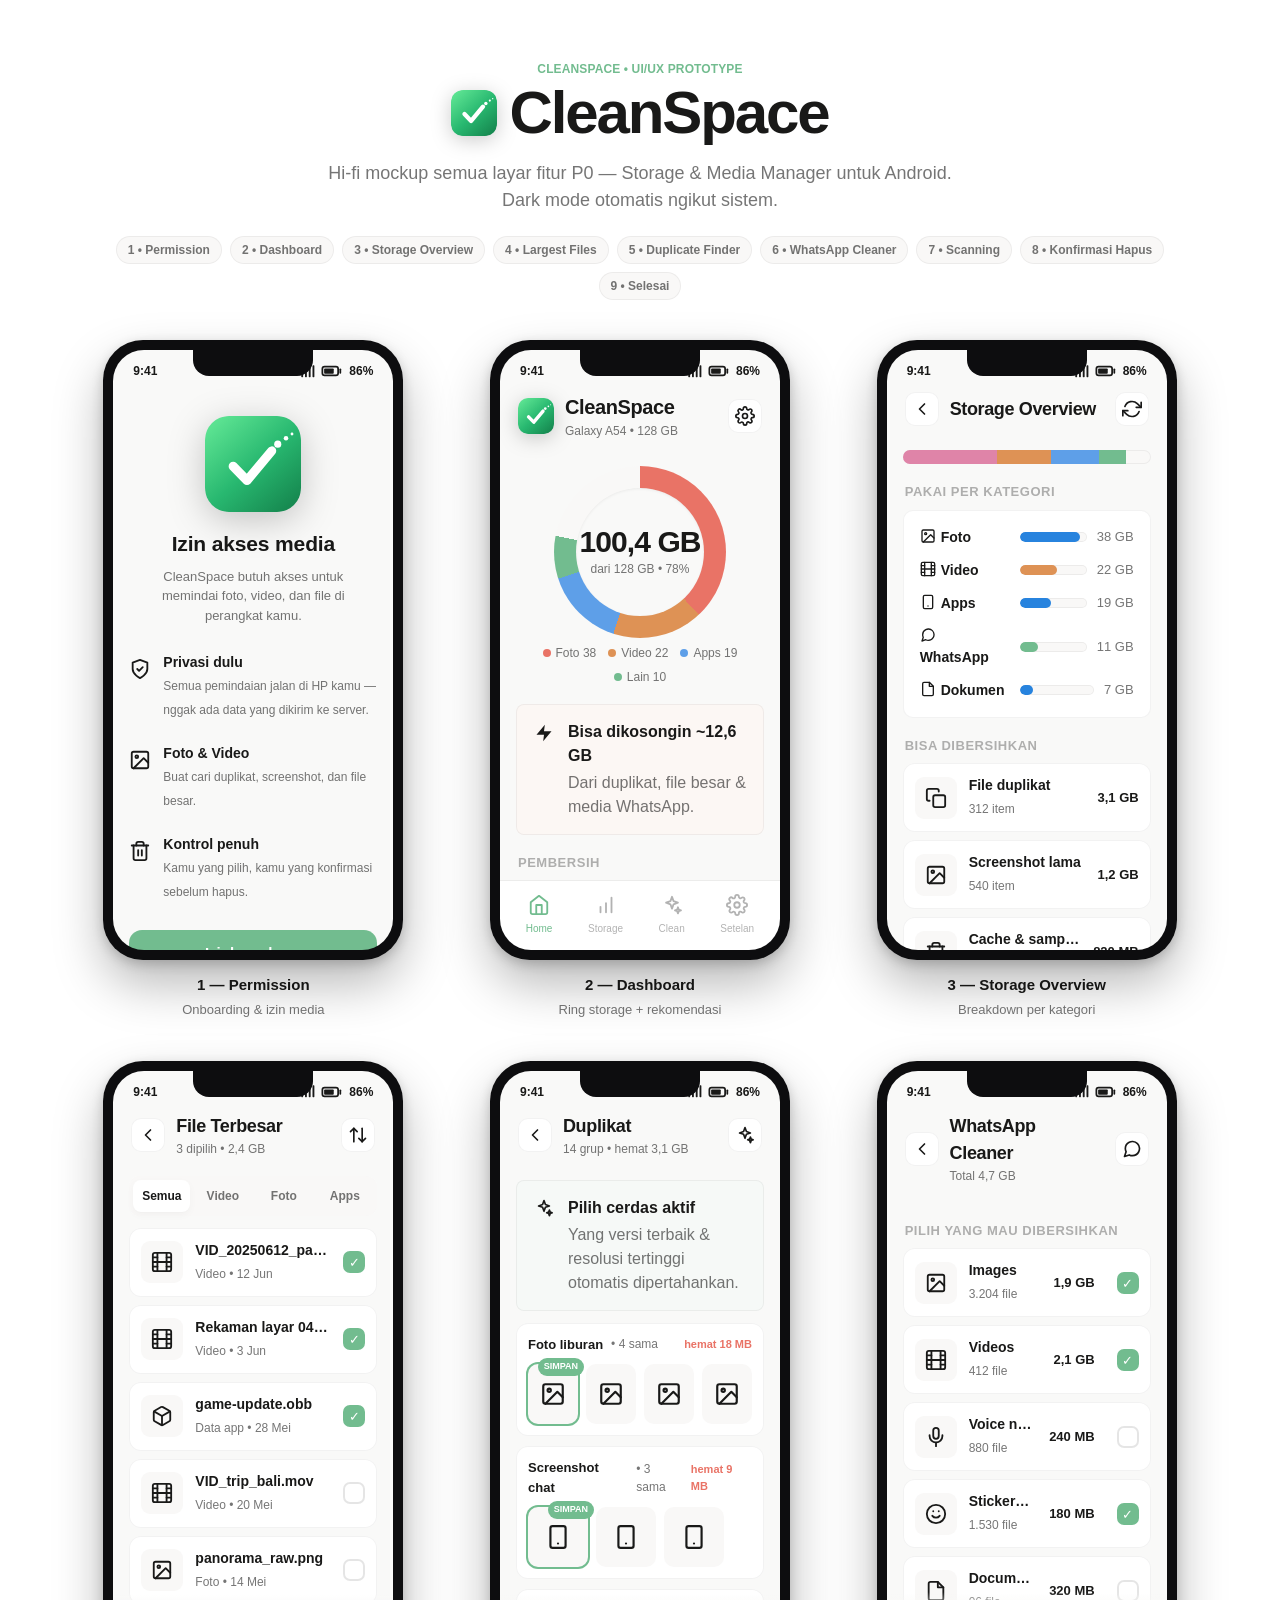
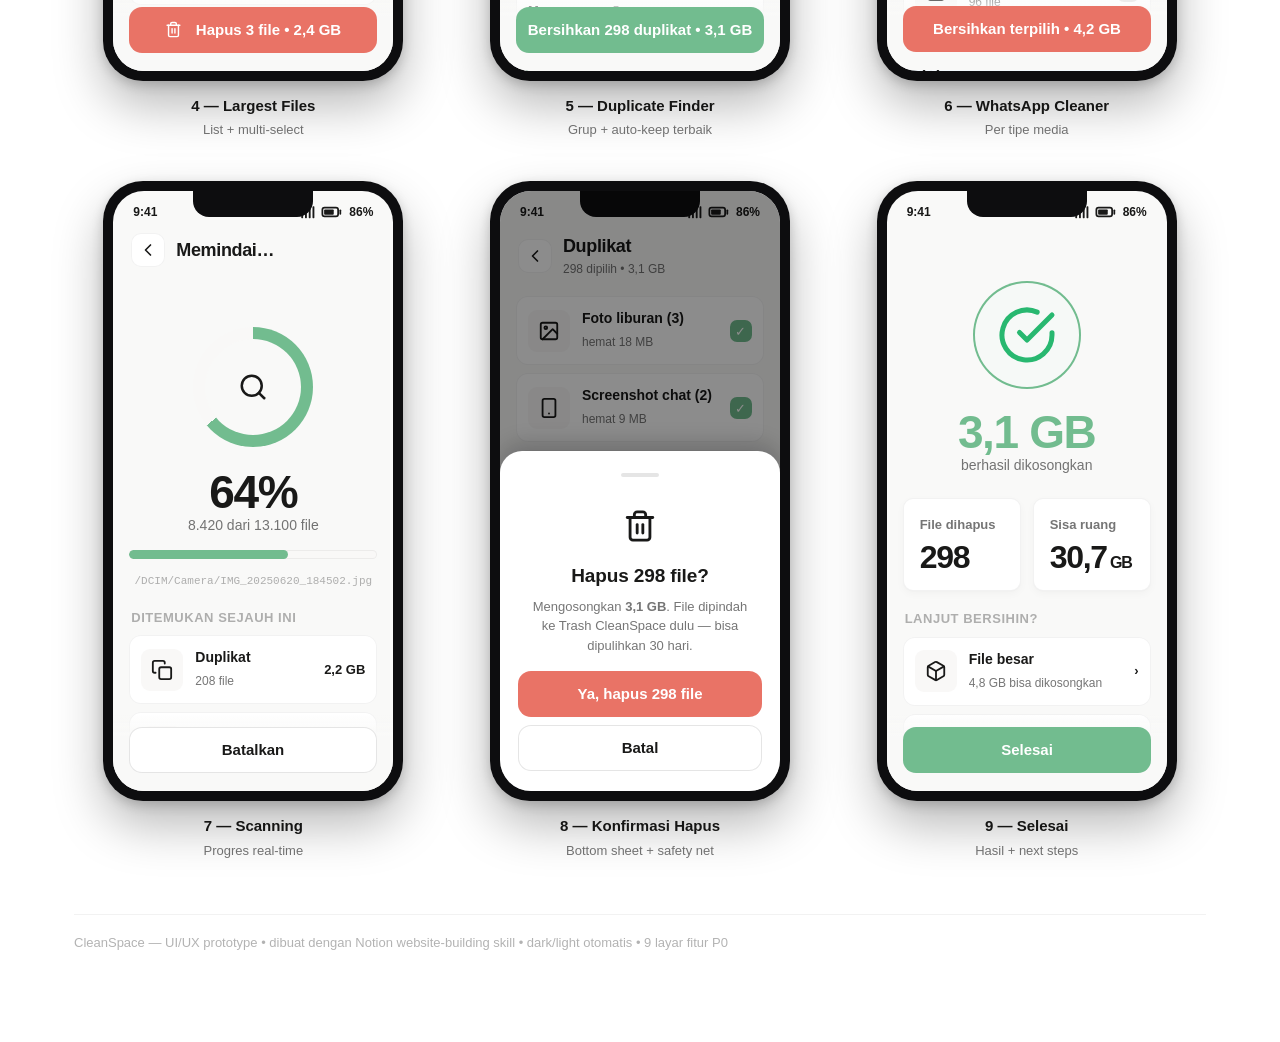
==== commit 20ae9bb1: "Replace prototype with complete minified version (custom SVG icons, external stylesheet)" ====
--- a/design/index.html
+++ b/design/index.html
@@ -1,1248 +1 @@
-<!DOCTYPE html>
-<html lang="id">
-<head>
-<meta charset="UTF-8">
-<meta name="viewport" content="width=device-width, initial-scale=1.0">
-<title>CleanSpace — UI/UX Prototype</title>
-<style>
-/*
- * _base.css — Global design tokens, element defaults, page shell, and tiny utilities.
- * ALWAYS included in every page.
- *
- * Provides:
- *   :root variables (light + dark), box-sizing, html/body,
- *   element defaults (button, input, select, textarea, label, fieldset, legend,
- *   a, hr, img, h1-h4, p, ul/ol/li, blockquote, table/th/td, details/summary,
- *   pre/code), main / .notion-shell, utility classes, .notion-footer,
- *   reduced-motion and responsive breakpoints for base elements.
- */
-
-:root {
-	color-scheme: light dark;
-	--notion-bg: #ffffff;
-	--notion-bg-soft: #f9f9f8;
-	--notion-surface: #ffffff;
-	--notion-surface-hover: #f6f5f4;
-	--notion-text: #191918;
-	--notion-text-soft: rgba(0, 0, 0, 0.54);
-	--notion-text-faint: rgba(0, 0, 0, 0.3);
-	--notion-border: rgba(0, 0, 0, 0.1);
-	--notion-border-soft: rgba(0, 0, 0, 0.05);
-	--notion-shadow:
-		0px 0.7px 1.462px rgba(0, 0, 0, 0.015), 0px 3px 9px rgba(0, 0, 0, 0.03);
-	--notion-blue: #2783de;
-	--notion-orange: #d5803b;
-	--notion-red: #e56458;
-	--notion-blue-bg: #f3f9fd;
-	--notion-yellow-bg: #fcfaef;
-	--notion-orange-bg: #fcf7f4;
-	--notion-green-bg: #f6f9f7;
-	--notion-red-bg: #fdf6f6;
-	--notion-gray-bg: #f9f8f7;
-	--notion-radius: 8px;
-	--notion-page-width: 900px;
-	--notion-chart-1: #5e9fe8;
-	--notion-chart-2: #eac26b;
-	--notion-chart-3: #72bc8f;
-	--notion-chart-4: #bf8eda;
-	--notion-chart-5: #de9255;
-	--notion-chart-6: #df84a8;
-	--notion-chart-7: #4fb9c9;
-	--notion-chart-8: #e97366;
-	--diff-add: #47c1b6;
-	--diff-del: #f07070;
-	--pr-approved: #2b8a3e;
-}
-
-@media (prefers-color-scheme: dark) {
-	:root {
-		--notion-bg: #000000;
-		--notion-bg-soft: #191918;
-		--notion-surface: #191918;
-		--notion-surface-hover: #31302e;
-		--notion-text: #ffffff;
-		--notion-text-soft: rgba(255, 255, 255, 0.5);
-		--notion-text-faint: rgba(255, 255, 255, 0.3);
-		--notion-border: rgba(255, 255, 255, 0.2);
-		--notion-border-soft: rgba(255, 255, 255, 0.1);
-		--notion-shadow:
-			0px 0.7px 1.462px rgba(0, 0, 0, 0.06), 0px 3px 9px rgba(0, 0, 0, 0.12);
-		--notion-blue: #5e9fe8;
-		--notion-orange: #de9255;
-		--notion-red: #e97366;
-		--notion-blue-bg: rgba(41, 139, 253, 0.061);
-		--notion-yellow-bg: rgba(203, 145, 47, 0.08);
-		--notion-orange-bg: rgba(246, 126, 35, 0.08);
-		--notion-green-bg: rgba(42, 157, 118, 0.08);
-		--notion-red-bg: rgba(246, 73, 50, 0.08);
-		--notion-gray-bg: #31302e;
-		--diff-add: #5dd8cb;
-		--diff-del: #ff8a80;
-		--pr-approved: #69db7c;
-	}
-}
-
-* {
-	box-sizing: border-box;
-}
-html {
-	scroll-behavior: smooth;
-}
-body {
-	margin: 0;
-	background: var(--notion-bg);
-	color: var(--notion-text);
-	font-family:
-		ui-sans-serif, -apple-system, BlinkMacSystemFont, "Segoe UI", Helvetica,
-		"Apple Color Emoji", Arial, sans-serif, "Segoe UI Emoji", "Segoe UI Symbol";
-	font-size: 16px;
-	line-height: 1.5;
-	transition:
-		background 180ms ease,
-		color 180ms ease;
-}
-
-/* -- Base element defaults -------------------------------- */
-button,
-[type="button"],
-[type="submit"],
-[type="reset"] {
-	display: inline-flex;
-	align-items: center;
-	justify-content: center;
-	gap: 8px;
-	padding: 8px 16px;
-	font: inherit;
-	font-size: 14px;
-	font-weight: 500;
-	line-height: 1.2;
-	color: #ffffff;
-	background: var(--notion-blue);
-	border: 1px solid transparent;
-	border-radius: 8px;
-	cursor: pointer;
-	transition: background 150ms;
-	white-space: nowrap;
-}
-button:hover,
-[type="button"]:hover,
-[type="submit"]:hover,
-[type="reset"]:hover {
-	background: color-mix(in srgb, var(--notion-blue) 82%, black);
-}
-button:focus-visible,
-[type="button"]:focus-visible,
-[type="submit"]:focus-visible,
-[type="reset"]:focus-visible {
-	outline: 2px solid var(--notion-blue);
-	outline-offset: 2px;
-}
-
-input,
-select,
-textarea {
-	font: inherit;
-	font-size: 14px;
-	line-height: 1.4;
-	color: var(--notion-text);
-	background: var(--notion-surface);
-	border: 1px solid var(--notion-border);
-	border-radius: 8px;
-	padding: 8px 12px;
-	transition: border-color 150ms;
-}
-input:focus,
-select:focus,
-textarea:focus {
-	outline: none;
-	border-color: var(--notion-blue);
-	box-shadow: 0 0 0 2px rgba(9, 127, 232, 0.15);
-}
-input::placeholder,
-textarea::placeholder {
-	color: var(--notion-text-faint);
-}
-select {
-	appearance: none;
-	background-image: url("data:image/svg+xml,%3Csvg xmlns='http://www.w3.org/2000/svg' width='12' height='12' viewBox='0 0 12 12'%3E%3Cpath d='M3 4.5L6 7.5L9 4.5' fill='none' stroke='%23999' stroke-width='1.5' stroke-linecap='round'/%3E%3C/svg%3E");
-	background-repeat: no-repeat;
-	background-position: right 10px center;
-	padding-right: 30px;
-}
-textarea {
-	resize: vertical;
-	min-height: 80px;
-}
-input[type="range"] {
-	border: none;
-	padding: 0;
-	background: transparent;
-	accent-color: var(--notion-blue);
-	height: 18px;
-	cursor: pointer;
-	box-shadow: none;
-}
-input[type="range"]:focus {
-	box-shadow: none;
-}
-input[type="checkbox"],
-input[type="radio"] {
-	width: 16px;
-	height: 16px;
-	accent-color: var(--notion-blue);
-	border: 1px solid var(--notion-border);
-	padding: 0;
-	cursor: pointer;
-}
-label {
-	display: block;
-	font-size: 14px;
-	font-weight: 600;
-	color: var(--notion-text);
-	margin-bottom: 6px;
-}
-fieldset {
-	border: 1px solid var(--notion-border-soft);
-	border-radius: 10px;
-	padding: 16px;
-	margin: 0;
-}
-legend {
-	font-weight: 600;
-	padding: 0 4px;
-}
-
-a {
-	color: var(--notion-text);
-	text-decoration: underline;
-	text-underline-offset: 2px;
-	text-decoration-color: var(--notion-border);
-}
-a:hover {
-	text-decoration-color: var(--notion-text);
-}
-
-hr {
-	height: 1px;
-	margin: 34px 0;
-	border: none;
-	background: var(--notion-border-soft);
-}
-
-img {
-	max-width: 100%;
-	height: auto;
-	border-radius: 8px;
-}
-
-h1,
-h2,
-h3,
-h4 {
-	text-wrap: balance;
-}
-h1 {
-	margin: 0 0 14px;
-	font-size: clamp(42px, 7vw, 72px);
-	line-height: 1.1;
-	letter-spacing: -0.035em;
-	font-weight: 700;
-}
-h2 {
-	margin: 44px 0 10px;
-	font-size: 32px;
-	line-height: 1.25;
-	letter-spacing: -0.025em;
-}
-h3 {
-	margin: 0 0 6px;
-	font-size: 18px;
-	line-height: 1.556;
-	letter-spacing: -0.007em;
-}
-p {
-	margin: 0 0 10px;
-}
-
-ul,
-ol {
-	margin: 8px 0 16px;
-	padding-left: 24px;
-}
-li {
-	margin-bottom: 4px;
-}
-li::marker {
-	color: var(--notion-text-faint);
-}
-
-blockquote {
-	border-left: 3px solid var(--notion-text);
-	padding: 4px 0 4px 16px;
-	margin: 24px 0;
-}
-blockquote p {
-	font-size: 18px;
-	line-height: 1.5;
-	margin: 0;
-}
-
-table {
-	width: 100%;
-	margin: 14px 0;
-	border-collapse: separate;
-	border-spacing: 0;
-	border: 1px solid var(--notion-border-soft);
-	border-radius: 10px;
-	overflow: hidden;
-	background: var(--notion-surface);
-	font-size: 14px;
-}
-th,
-td {
-	padding: 12px 14px;
-	vertical-align: top;
-	text-align: left;
-	border-right: 1px solid var(--notion-border-soft);
-	border-bottom: 1px solid var(--notion-border-soft);
-}
-th:last-child,
-td:last-child {
-	border-right: 0;
-}
-tr:last-child td {
-	border-bottom: 0;
-}
-th {
-	background: var(--notion-bg-soft);
-	color: var(--notion-text-soft);
-	font-weight: 600;
-}
-
-details {
-	margin: 16px 0;
-	border-radius: var(--notion-radius);
-}
-summary {
-	padding: 8px 10px;
-	border-radius: var(--notion-radius);
-	cursor: pointer;
-	font-weight: 600;
-}
-summary:hover {
-	background: var(--notion-surface-hover);
-}
-details p {
-	margin: 8px 10px 0 28px;
-	color: var(--notion-text-soft);
-}
-
-pre,
-code {
-	font-family: ui-monospace, "iA Writer Mono", Nitti, Menlo, Courier, monospace;
-}
-pre {
-	margin: 16px 0;
-	padding: 14px 16px;
-	overflow-x: auto;
-	border: 1px solid var(--notion-border-soft);
-	border-radius: 10px;
-	background: var(--notion-gray-bg);
-	font-size: 13px;
-	line-height: 1.55;
-}
-code {
-	font-size: 0.9em;
-	padding: 2px 5px;
-	border-radius: 4px;
-	background: var(--notion-gray-bg);
-}
-pre code {
-	font-size: inherit;
-	padding: 0;
-	border-radius: 0;
-	background: none;
-}
-
-main {
-	max-width: var(--notion-page-width);
-	margin: 0 auto;
-	padding: 76px 24px 88px;
-}
-
-section {
-	margin-top: 44px;
-}
-section:first-child {
-	margin-top: 0;
-}
-
-/* -- Page shell ------------------------------------------- */
-.notion-shell {
-	max-width: var(--notion-page-width);
-	margin: 0 auto;
-	padding: 76px 24px 88px;
-}
-
-/* -- Tiny utilities --------------------------------------- */
-.notion-lede {
-	max-width: 720px;
-	margin: 0 0 24px;
-	color: var(--notion-text-soft);
-	font-size: 20px;
-}
-.notion-muted {
-	color: var(--notion-text-soft);
-}
-.notion-faint {
-	color: var(--notion-text-faint);
-}
-.notion-divider {
-	height: 1px;
-	margin: 34px 0;
-	background: var(--notion-border-soft);
-}
-.notion-eyebrow {
-	display: inline-block;
-	font-size: 12px;
-	font-weight: 600;
-	letter-spacing: 0.0078125rem;
-	text-transform: uppercase;
-	color: var(--notion-blue);
-}
-
-/* -- Footer ----------------------------------------------- */
-.notion-footer {
-	margin-top: 52px;
-	padding-top: 18px;
-	border-top: 1px solid var(--notion-border-soft);
-	color: var(--notion-text-faint);
-	font-size: 13px;
-}
-
-/* -- Accessibility & motion ------------------------------- */
-@media (prefers-reduced-motion: reduce) {
-	*,
-	*::before,
-	*::after {
-		animation-duration: 0.01ms !important;
-		animation-iteration-count: 1 !important;
-		transition-duration: 0.01ms !important;
-	}
-}
-
-/* -- Responsive: 560px (base elements) -------------------- */
-@media (max-width: 560px) {
-	main,
-	.notion-shell {
-		padding-inline: 16px;
-	}
-	table {
-		display: block;
-		overflow-x: auto;
-	}
-}
-/*
- * card-grid — Grid of clickable cards with icon, title, and description.
- *
- * HTML:
- * <section class="notion-card-grid">
- *   <article class="notion-card">
- *     <div class="notion-card-icon">%</div>
- *     <h3>Card</h3>
- *     <p>Card text.</p>
- *   </article>
- * </section>
- */
-
-.notion-card-grid {
-	display: grid;
-	grid-template-columns: repeat(3, minmax(0, 1fr));
-	gap: 12px;
-	margin: 20px 0 6px;
-}
-.notion-card {
-	padding: 16px;
-	border: 1px solid var(--notion-border-soft);
-	border-radius: 10px;
-	background: var(--notion-surface);
-	box-shadow: var(--notion-shadow);
-	transition:
-		transform 140ms ease,
-		background 140ms ease,
-		border-color 140ms ease;
-}
-.notion-card:hover {
-	transform: translateY(-1px);
-	background: var(--notion-surface-hover);
-	border-color: var(--notion-border);
-}
-.notion-card-icon {
-	width: 34px;
-	height: 34px;
-	display: grid;
-	place-items: center;
-	margin-bottom: 12px;
-	border-radius: 8px;
-	background: var(--notion-gray-bg);
-	font-size: 20px;
-}
-.notion-card p {
-	color: var(--notion-text-soft);
-}
-
-/* -- Responsive: 820px ------------------------------------ */
-@media (max-width: 820px) {
-	.notion-card-grid {
-		grid-template-columns: 1fr;
-	}
-}
-/*
- * stat-grid — Grid of stat cards with label, big number, caption, and trend.
- *
- * HTML:
- * <section class="notion-stat-grid">
- *   <div class="notion-stat">
- *     <p class="notion-stat-label">Metric</p>
- *     <p class="notion-stat-value">42%</p>
- *     <p class="notion-stat-caption">Short explanation.</p>
- *     <span class="notion-stat-trend">&#x2197; trend</span>
- *   </div>
- * </section>
- */
-
-.notion-stat-grid {
-	display: grid;
-	grid-template-columns: repeat(3, minmax(0, 1fr));
-	gap: 12px;
-	margin: 20px 0 6px;
-}
-.notion-stat {
-	padding: 16px;
-	border: 1px solid var(--notion-border-soft);
-	border-radius: 10px;
-	background: var(--notion-surface);
-	box-shadow: var(--notion-shadow);
-}
-.notion-stat-label {
-	margin: 0 0 6px;
-	color: var(--notion-text-soft);
-	font-size: 13px;
-	font-weight: 600;
-}
-.notion-stat-value {
-	margin: 0;
-	font-size: 32px;
-	line-height: 1.05;
-	letter-spacing: -0.04em;
-	font-weight: 700;
-	font-variant-numeric: tabular-nums;
-}
-.notion-stat-caption {
-	margin: 8px 0 0;
-	color: var(--notion-text-soft);
-	font-size: 13px;
-}
-.notion-stat-trend {
-	display: inline-flex;
-	align-items: center;
-	gap: 4px;
-	margin-top: 10px;
-	padding: 3px 7px;
-	border-radius: 999px;
-	background: var(--notion-blue-bg);
-	color: var(--notion-blue);
-	font-size: 12px;
-	font-weight: 650;
-}
-
-/* -- Responsive: 1080px ----------------------------------- */
-@media (max-width: 1080px) {
-	.notion-stat-grid {
-		grid-template-columns: repeat(2, 1fr);
-	}
-}
-
-/* -- Responsive: 820px ------------------------------------ */
-@media (max-width: 820px) {
-	.notion-stat-grid {
-		grid-template-columns: 1fr;
-	}
-}
-/*
- * bar-chart — Horizontal bar chart with labels and values.
- * Options: data-muted (dims a bar), data-tone="green" | "orange" | "red"
- *
- * HTML:
- * <div class="notion-bar-chart">
- *   <div class="notion-bar" style="--value: 80%">
- *     <span class="notion-bar-label">A350-900ULR</span>
- *     <div class="notion-bar-track">
- *       <div class="notion-bar-fill"></div>
- *     </div>
- *     <span class="notion-bar-value">9,700 nm</span>
- *   </div>
- * </div>
- */
-
-.notion-bar-chart {
-	display: grid;
-	gap: 12px;
-	margin-top: 16px;
-	padding: 16px;
-	border: 1px solid var(--notion-border-soft);
-	border-radius: 10px;
-	background: var(--notion-surface);
-}
-.notion-bar {
-	--value: 50%;
-	display: grid;
-	grid-template-columns: minmax(90px, 0.4fr) 2fr auto;
-	align-items: center;
-	gap: 10px;
-	font-size: 14px;
-}
-.notion-bar-label {
-	font-weight: 600;
-}
-.notion-bar[data-muted] {
-	opacity: 0.35;
-}
-.notion-bar[data-muted] .notion-bar-fill {
-	display: none;
-}
-.notion-bar[data-muted] .notion-bar-value {
-	visibility: hidden;
-}
-.notion-bar-track {
-	height: 10px;
-	overflow: hidden;
-	border-radius: 999px;
-	background: var(--notion-gray-bg);
-	box-shadow: inset 0 0 0 1px var(--notion-border-soft);
-}
-.notion-bar-fill {
-	height: 100%;
-	width: var(--value);
-	border-radius: 999px;
-	background: var(--notion-blue);
-}
-.notion-bar-value {
-	color: var(--notion-text-soft);
-	font-variant-numeric: tabular-nums;
-	font-size: 13px;
-}
-.notion-bar[data-tone="green"] .notion-bar-fill {
-	background: var(--notion-chart-3);
-}
-.notion-bar[data-tone="orange"] .notion-bar-fill {
-	background: var(--notion-chart-5);
-}
-.notion-bar[data-tone="red"] .notion-bar-fill {
-	background: var(--notion-chart-8);
-}
-
-/* -- Responsive: 820px ------------------------------------ */
-@media (max-width: 820px) {
-	.notion-bar {
-		grid-template-columns: 1fr;
-		gap: 6px;
-	}
-}
-/*
- * stacked-bar — Multi-segment horizontal bar with legend.
- * Options: data-tone="blue"|"yellow"|"green"|"purple"|"orange"|"pink"|"teal"|"red"
- *
- * HTML:
- * <div class="notion-stacked-bar">
- *   <div class="notion-stacked-track">
- *     <div class="notion-stack-segment" data-tone="blue" style="--value: 55%"></div>
- *     <div class="notion-stack-segment" data-tone="orange" style="--value: 30%"></div>
- *     <div class="notion-stack-segment" data-tone="red" style="--value: 15%"></div>
- *   </div>
- *   <div class="notion-stack-legend">
- *     <span class="notion-stack-key">
- *       <span class="notion-stack-dot" style="--segment-color: var(--notion-blue)"></span>
- *       Principal
- *     </span>
- *   </div>
- * </div>
- */
-
-.notion-stacked-bar {
-	margin: 16px 0;
-}
-.notion-stacked-track {
-	display: flex;
-	height: 14px;
-	overflow: hidden;
-	border-radius: 999px;
-	background: var(--notion-gray-bg);
-	box-shadow: inset 0 0 0 1px var(--notion-border-soft);
-}
-.notion-stack-segment,
-.notion-stacked-track > .segment {
-	width: var(--value);
-	background: var(--segment-color, var(--notion-blue));
-}
-.notion-stack-segment[data-tone="blue"] {
-	--segment-color: var(--notion-chart-1);
-}
-.notion-stack-segment[data-tone="yellow"] {
-	--segment-color: var(--notion-chart-2);
-}
-.notion-stack-segment[data-tone="green"] {
-	--segment-color: var(--notion-chart-3);
-}
-.notion-stack-segment[data-tone="purple"] {
-	--segment-color: var(--notion-chart-4);
-}
-.notion-stack-segment[data-tone="orange"] {
-	--segment-color: var(--notion-chart-5);
-}
-.notion-stack-segment[data-tone="pink"] {
-	--segment-color: var(--notion-chart-6);
-}
-.notion-stack-segment[data-tone="teal"] {
-	--segment-color: var(--notion-chart-7);
-}
-.notion-stack-segment[data-tone="red"] {
-	--segment-color: var(--notion-chart-8);
-}
-.notion-stack-dot[data-tone="blue"] {
-	background: var(--notion-chart-1);
-}
-.notion-stack-dot[data-tone="yellow"] {
-	background: var(--notion-chart-2);
-}
-.notion-stack-dot[data-tone="green"] {
-	background: var(--notion-chart-3);
-}
-.notion-stack-dot[data-tone="purple"] {
-	background: var(--notion-chart-4);
-}
-.notion-stack-dot[data-tone="orange"] {
-	background: var(--notion-chart-5);
-}
-.notion-stack-dot[data-tone="pink"] {
-	background: var(--notion-chart-6);
-}
-.notion-stack-dot[data-tone="teal"] {
-	background: var(--notion-chart-7);
-}
-.notion-stack-dot[data-tone="red"] {
-	background: var(--notion-chart-8);
-}
-.notion-stack-legend {
-	display: flex;
-	flex-wrap: wrap;
-	gap: 8px 14px;
-	margin-top: 8px;
-	color: var(--notion-text-soft);
-	font-size: 13px;
-}
-.notion-stack-key {
-	display: inline-flex;
-	align-items: center;
-	gap: 6px;
-}
-.notion-stack-dot {
-	width: 8px;
-	height: 8px;
-	border-radius: 999px;
-	background: var(--segment-color, var(--notion-blue));
-}
-/*
- * meter — Single progress bar with label and percentage.
- * Options: data-tone="green" | "orange" | "red" (default: blue)
- *
- * HTML:
- * <div class="notion-meter" style="--value: 72%">
- *   <div class="notion-meter-row">
- *     <span>Progress</span>
- *     <span>72%</span>
- *   </div>
- *   <div class="notion-meter-track">
- *     <div class="notion-meter-fill"></div>
- *   </div>
- * </div>
- */
-
-.notion-meter {
-	--value: 50%;
-	--meter-color: var(--notion-blue);
-	display: grid;
-	gap: 7px;
-	margin: 12px 0;
-}
-.notion-meter-row {
-	display: flex;
-	align-items: center;
-	justify-content: space-between;
-	gap: 12px;
-	color: var(--notion-text-soft);
-	font-size: 13px;
-	font-weight: 600;
-}
-.notion-meter-track {
-	height: 9px;
-	overflow: hidden;
-	border-radius: 999px;
-	background: var(--notion-gray-bg);
-	box-shadow: inset 0 0 0 1px var(--notion-border-soft);
-}
-.notion-meter-fill {
-	height: 100%;
-	width: var(--value);
-	border-radius: 999px;
-	background: var(--meter-color);
-}
-.notion-meter[data-tone="green"] {
-	--meter-color: var(--notion-chart-3);
-}
-.notion-meter[data-tone="orange"] {
-	--meter-color: var(--notion-chart-5);
-}
-.notion-meter[data-tone="red"] {
-	--meter-color: var(--notion-chart-8);
-}
-/*
- * button — Styled link/button with variant and size options.
- * Options: data-variant="primary"|"secondary"|"tertiary"
- *          data-size="small"|"large"
- *
- * HTML:
- * <a class="notion-button" data-variant="primary" href="#">Primary</a>
- */
-
-.notion-button {
-	display: inline-flex;
-	align-items: center;
-	justify-content: center;
-	gap: 8px;
-	padding: 8px 16px;
-	font-size: 14px;
-	font-weight: 500;
-	line-height: 1.2;
-	border-radius: 8px;
-	border: 1px solid transparent;
-	cursor: pointer;
-	transition:
-		background 150ms,
-		box-shadow 150ms,
-		border-color 150ms;
-	text-decoration: none;
-	font-family: inherit;
-	white-space: nowrap;
-}
-.notion-button:focus-visible {
-	outline: 2px solid var(--notion-blue);
-	outline-offset: 2px;
-}
-/* Primary */
-.notion-button[data-variant="primary"],
-.notion-button:not([data-variant]) {
-	background: var(--notion-blue);
-	color: #ffffff;
-	border-color: transparent;
-}
-.notion-button[data-variant="primary"]:hover,
-.notion-button:not([data-variant]):hover {
-	background: color-mix(in srgb, var(--notion-blue) 82%, black);
-}
-/* Secondary */
-.notion-button[data-variant="secondary"] {
-	background: var(--notion-blue-bg);
-	color: var(--notion-blue);
-	border-color: transparent;
-}
-.notion-button[data-variant="secondary"]:hover {
-	background: color-mix(in srgb, var(--notion-blue-bg) 70%, var(--notion-blue));
-}
-/* Tertiary */
-.notion-button[data-variant="tertiary"] {
-	background: transparent;
-	color: var(--notion-text);
-	border-color: transparent;
-}
-.notion-button[data-variant="tertiary"]:hover {
-	background: var(--notion-surface-hover);
-}
-/* Small modifier */
-.notion-button[data-size="small"] {
-	padding: 4px 12px;
-	font-size: 12px;
-}
-/* Large modifier */
-.notion-button[data-size="large"] {
-	padding: 12px 24px;
-	font-size: 16px;
-}
-.notion-button-group {
-	display: flex;
-	flex-wrap: wrap;
-	gap: 8px;
-	margin-top: 24px;
-}
-
-/* -- Responsive: 820px ------------------------------------ */
-@media (max-width: 820px) {
-	.notion-button-group {
-		flex-direction: column;
-	}
-	.notion-button-group .notion-button {
-		width: 100%;
-	}
-}
-/*
- * callout — Highlighted info box with icon and text.
- * Options: data-tone="blue" | "green" | "orange" | "red" (default: yellow)
- *
- * HTML:
- * <div class="notion-callout" data-tone="blue">
- *   <div>💡</div>
- *   <div><strong>Note</strong><p>Helpful context.</p></div>
- * </div>
- */
-
-.notion-callout {
-	display: grid;
-	grid-template-columns: auto 1fr;
-	gap: 14px;
-	margin: 18px 0;
-	padding: 16px 18px;
-	border-radius: var(--notion-radius);
-	background: var(--notion-yellow-bg);
-	box-shadow: inset 0 0 0 1px var(--notion-border-soft);
-}
-.notion-callout[data-tone="blue"] {
-	background: var(--notion-blue-bg);
-}
-.notion-callout[data-tone="green"] {
-	background: var(--notion-green-bg);
-}
-.notion-callout[data-tone="orange"] {
-	background: var(--notion-orange-bg);
-}
-.notion-callout[data-tone="red"] {
-	background: var(--notion-red-bg);
-}
-.notion-callout strong {
-	display: block;
-	margin-bottom: 3px;
-}
-.notion-callout p {
-	margin: 0;
-	color: var(--notion-text-soft);
-}
-/* CleanSpace prototype — supplemental mobile UI styling */
-.cs-wrap { max-width: 1180px; margin: 0 auto; padding: 56px 24px 80px; }
-.cs-head { text-align: center; margin-bottom: 8px; }
-.cs-head .notion-eyebrow { color: var(--notion-chart-3); }
-.cs-head h1 { font-size: clamp(36px, 6vw, 60px); }
-.cs-sub { max-width: 640px; margin: 0 auto 8px; color: var(--notion-text-soft); font-size: 18px; text-align: center; }
-.cs-flowtag { display:flex; justify-content:center; gap:8px; flex-wrap:wrap; margin: 22px 0 10px; }
-.cs-pill { font-size:12px; font-weight:600; padding:5px 12px; border-radius:999px; background:var(--notion-gray-bg); color:var(--notion-text-soft); box-shadow: inset 0 0 0 1px var(--notion-border-soft); }
-
-.cs-gallery { display:grid; grid-template-columns: repeat(3, minmax(0,1fr)); gap: 40px 28px; margin-top: 40px; }
-@media (max-width: 1000px){ .cs-gallery{ grid-template-columns: repeat(2,1fr);} }
-@media (max-width: 680px){ .cs-gallery{ grid-template-columns: 1fr;} }
-.cs-framewrap { display:flex; flex-direction:column; align-items:center; gap:14px; }
-.cs-screencap { text-align:center; }
-.cs-screencap b { display:block; font-size:15px; }
-.cs-screencap span { font-size:13px; color:var(--notion-text-soft); }
-
-/* phone frame */
-.phone { width: 300px; height: 620px; border-radius: 40px; background: #0d0d0f; padding: 10px; box-shadow: 0 24px 50px rgba(0,0,0,0.28), 0 4px 12px rgba(0,0,0,0.18); position: relative; flex: none; }
-.phone .screen { width:100%; height:100%; border-radius: 31px; overflow-y:auto; background: var(--notion-bg-soft); position:relative; scrollbar-width:none; }
-.phone .screen::-webkit-scrollbar{ display:none; }
-.notch { position:absolute; top:10px; left:50%; transform:translateX(-50%); width:120px; height:26px; background:#0d0d0f; border-radius:0 0 16px 16px; z-index:20; }
-
-/* status + app bar */
-.statusbar { display:flex; justify-content:space-between; align-items:center; padding:12px 20px 4px; font-size:12px; font-weight:600; color:var(--notion-text); }
-.appbar { display:flex; align-items:center; gap:12px; padding:8px 18px 14px; }
-.appbar .title { font-size:20px; font-weight:700; letter-spacing:-0.02em; }
-.appbar .sub { font-size:12px; color:var(--notion-text-soft); }
-.appbar .ic { margin-left:auto; width:34px; height:34px; border-radius:10px; background:var(--notion-surface); display:grid; place-items:center; box-shadow: inset 0 0 0 1px var(--notion-border-soft); font-size:16px; }
-.appbar .back { width:34px; height:34px; border-radius:10px; background:var(--notion-surface); display:grid; place-items:center; box-shadow: inset 0 0 0 1px var(--notion-border-soft); font-size:16px; }
-.body { padding: 4px 16px 88px; }
-
-/* storage ring */
-.ring-wrap { display:flex; flex-direction:column; align-items:center; gap:6px; margin: 8px 0 18px; }
-.ring { width:172px; height:172px; border-radius:50%; display:grid; place-items:center; background: conic-gradient(var(--notion-chart-8) 0% 38%, var(--notion-chart-5) 38% 55%, var(--notion-chart-1) 55% 70%, var(--notion-chart-3) 70% 78%, var(--notion-gray-bg) 78% 100%); }
-.ring .hole { width:128px; height:128px; border-radius:50%; background:var(--notion-bg-soft); display:grid; place-items:center; text-align:center; box-shadow: inset 0 1px 3px rgba(0,0,0,0.06); }
-.ring .used { font-size:30px; font-weight:800; letter-spacing:-0.03em; line-height:1; }
-.ring .cap { font-size:12px; color:var(--notion-text-soft); margin-top:3px; }
-.ring-legend { display:flex; flex-wrap:wrap; gap:6px 12px; justify-content:center; font-size:12px; color:var(--notion-text-soft); }
-.ring-legend span{ display:inline-flex; align-items:center; gap:5px; }
-.dot{ width:8px;height:8px;border-radius:999px; }
-
-/* section label */
-.sec { font-size:13px; font-weight:700; text-transform:uppercase; letter-spacing:0.04em; color:var(--notion-text-faint); margin:18px 2px 8px; }
-
-/* list rows */
-.row { display:flex; align-items:center; gap:12px; padding:12px; background:var(--notion-surface); border-radius:12px; box-shadow: inset 0 0 0 1px var(--notion-border-soft); margin-bottom:8px; }
-.row .thumb { width:42px; height:42px; border-radius:9px; background:var(--notion-gray-bg); display:grid; place-items:center; font-size:20px; flex:none; }
-.row .meta { min-width:0; flex:1; }
-.row .meta b { font-size:14px; display:block; white-space:nowrap; overflow:hidden; text-overflow:ellipsis; }
-.row .meta span { font-size:12px; color:var(--notion-text-soft); }
-.row .size { font-size:13px; font-weight:700; font-variant-numeric:tabular-nums; }
-.row .chk { width:22px; height:22px; border-radius:7px; border:2px solid var(--notion-border); flex:none; display:grid; place-items:center; color:#fff; font-size:13px; }
-.row .chk.on { background:var(--notion-chart-3); border-color:var(--notion-chart-3); }
-
-/* feature tiles */
-.tiles { display:grid; grid-template-columns:1fr 1fr; gap:10px; }
-.tile { padding:14px; border-radius:14px; background:var(--notion-surface); box-shadow: inset 0 0 0 1px var(--notion-border-soft); }
-.tile .ti { width:38px;height:38px;border-radius:11px; display:grid;place-items:center; font-size:19px; margin-bottom:10px; }
-.tile b { font-size:14px; display:block; }
-.tile span { font-size:12px; color:var(--notion-text-soft); }
-
-/* sticky bottom action */
-.cta { position:sticky; bottom:0; margin:14px -16px -88px; padding:14px 16px 18px; background:linear-gradient(to top, var(--notion-bg-soft) 70%, transparent); }
-.btn { display:flex; align-items:center; justify-content:center; gap:8px; width:100%; padding:14px; border-radius:13px; font-size:15px; font-weight:700; border:none; }
-.btn.primary{ background:var(--notion-chart-3); color:#fff; }
-.btn.danger{ background:var(--notion-chart-8); color:#fff; }
-.btn.ghost{ background:var(--notion-surface); color:var(--notion-text); box-shadow: inset 0 0 0 1px var(--notion-border); }
-
-/* bottom nav */
-.bnav { position:absolute; bottom:0; left:0; right:0; display:flex; justify-content:space-around; padding:10px 8px 14px; background:var(--notion-surface); box-shadow: 0 -1px 0 var(--notion-border-soft); border-radius:0 0 31px 31px; }
-.bnav .item{ display:flex; flex-direction:column; align-items:center; gap:3px; font-size:10px; color:var(--notion-text-faint); }
-.bnav .item.on{ color:var(--notion-chart-3); }
-.bnav .item .gi{ font-size:18px; }
-
-/* segmented */
-.seg { display:flex; gap:4px; padding:4px; background:var(--notion-gray-bg); border-radius:11px; margin-bottom:12px; }
-.seg div{ flex:1; text-align:center; font-size:12px; font-weight:600; padding:7px; border-radius:8px; color:var(--notion-text-soft); }
-.seg div.on{ background:var(--notion-surface); color:var(--notion-text); box-shadow:var(--notion-shadow); }
-
-/* duplicate group */
-.dupgroup{ background:var(--notion-surface); border-radius:12px; box-shadow: inset 0 0 0 1px var(--notion-border-soft); padding:12px; margin-bottom:10px; }
-.dupgroup .gh{ display:flex; align-items:center; gap:8px; font-size:13px; margin-bottom:10px; }
-.dupgroup .gh b{ font-weight:700; }
-.dupgroup .gh .tag{ margin-left:auto; font-size:11px; font-weight:700; color:var(--notion-chart-8); }
-.dupimgs{ display:flex; gap:8px; }
-.dupimg{ position:relative; width:60px; height:60px; border-radius:10px; display:grid; place-items:center; font-size:24px; background:var(--notion-gray-bg); }
-.dupimg.keep{ box-shadow: 0 0 0 2px var(--notion-chart-3); }
-.dupimg .badge{ position:absolute; top:-6px; right:-6px; font-size:9px; font-weight:800; padding:2px 6px; border-radius:999px; color:#fff; }
-
-/* permission illustration */
-.perm-ill{ width:96px;height:96px;border-radius:26px; background:var(--notion-green-bg); display:grid;place-items:center; font-size:46px; margin:30px auto 18px; box-shadow: inset 0 0 0 1px var(--notion-border-soft); }
-.perm-list{ margin:16px 0; }
-.perm-item{ display:flex; gap:12px; align-items:flex-start; padding:11px 0; }
-.perm-item .pi{ font-size:20px; }
-.perm-item b{ font-size:14px; display:block; }
-.perm-item span{ font-size:12px; color:var(--notion-text-soft); }
-
-/* scanning */
-.scan-ill{ width:120px;height:120px;border-radius:50%; margin:42px auto 22px; display:grid;place-items:center; font-size:48px; background:conic-gradient(var(--notion-chart-3) 0% 64%, var(--notion-gray-bg) 64% 100%); }
-.scan-ill .ih{ width:96px;height:96px;border-radius:50%; background:var(--notion-bg-soft); display:grid;place-items:center; }
-.scan-log{ font-size:11px; color:var(--notion-text-faint); text-align:center; font-family:ui-monospace,monospace; margin-top:4px; }
-
-/* modal */
-.modal-screen{ position:relative; }
-.scrim{ position:absolute; inset:0; background:rgba(0,0,0,0.45); border-radius:31px; z-index:30; }
-.sheet{ position:absolute; left:0; right:0; bottom:0; z-index:31; background:var(--notion-bg); border-radius:22px 22px 31px 31px; padding:22px 18px 20px; box-shadow:0 -8px 24px rgba(0,0,0,0.2); }
-.sheet .grip{ width:38px;height:4px;border-radius:999px;background:var(--notion-border); margin:0 auto 16px; }
-.sheet .em{ font-size:40px; text-align:center; }
-.sheet h3{ text-align:center; font-size:19px; margin:8px 0 6px; }
-.sheet p{ text-align:center; font-size:13px; color:var(--notion-text-soft); margin:0 8px 16px; }
-
-/* success */
-.success-ill{ width:108px;height:108px;border-radius:50%; background:var(--notion-green-bg); display:grid;place-items:center; font-size:54px; margin:48px auto 20px; box-shadow: inset 0 0 0 2px var(--notion-chart-3); }
-.big-freed{ text-align:center; }
-.big-freed .n{ font-size:46px; font-weight:800; letter-spacing:-0.03em; color:var(--notion-chart-3); line-height:1; }
-.big-freed .l{ font-size:14px; color:var(--notion-text-soft); }
-
-.recs .row .thumb{ background:var(--notion-orange-bg); }
-.smallnote{ font-size:11px; color:var(--notion-text-faint); text-align:center; margin-top:10px; }
-.cs-head h1{display:flex;align-items:center;justify-content:center;gap:12px;}
-.cs-logo{width:46px;height:46px;border-radius:12px;vertical-align:middle;filter:drop-shadow(0 4px 10px rgba(0,0,0,.2));}
-.appbar{display:flex;align-items:center;gap:11px;}
-.appbar .brand{width:36px;height:36px;border-radius:10px;flex:none;}
-.perm-logo{width:96px;height:96px;display:block;margin:28px auto 16px;border-radius:24px;filter:drop-shadow(0 8px 18px rgba(0,0,0,.22));}
-.svi{stroke:currentColor;fill:none;stroke-width:2;stroke-linecap:round;stroke-linejoin:round;vertical-align:middle;}
-.notion-bar-label .svi{vertical-align:-0.2em;margin-right:5px;}
-.statusbar .sb-r{display:inline-flex;align-items:center;gap:6px;}
-</style>
-</head>
-<body>
-<main class="cs-wrap">
-<header class="cs-head">
-  <span class="notion-eyebrow">CleanSpace • UI/UX Prototype</span>
-  <h1><svg class="cs-logo" viewBox="0 0 512 512" xmlns="http://www.w3.org/2000/svg"><defs><linearGradient id="lg1" x1="60" y1="36" x2="452" y2="476" gradientUnits="userSpaceOnUse"><stop offset="0" stop-color="#5BE291"/><stop offset=".52" stop-color="#28B870"/><stop offset="1" stop-color="#178A51"/></linearGradient></defs><rect width="512" height="512" rx="116" fill="url(#lg1)"/><path d="M150 268 L224 344 L356 186" fill="none" stroke="#ffffff" stroke-width="48" stroke-linecap="round" stroke-linejoin="round"/><circle cx="388" cy="150" r="19" fill="#fff"/><circle cx="432" cy="118" r="12" fill="#fff"/><circle cx="464" cy="96" r="7.5" fill="#fff"/></svg> CleanSpace</h1>
-  <p class="cs-sub">Hi-fi mockup semua layar fitur P0 — Storage & Media Manager untuk Android. Dark mode otomatis ngikut sistem.</p>
-  <div class="cs-flowtag">
-    <span class="cs-pill">1 • Permission</span>
-    <span class="cs-pill">2 • Dashboard</span>
-    <span class="cs-pill">3 • Storage Overview</span>
-    <span class="cs-pill">4 • Largest Files</span>
-    <span class="cs-pill">5 • Duplicate Finder</span>
-    <span class="cs-pill">6 • WhatsApp Cleaner</span>
-    <span class="cs-pill">7 • Scanning</span>
-    <span class="cs-pill">8 • Konfirmasi Hapus</span>
-    <span class="cs-pill">9 • Selesai</span>
-  </div>
-</header>
-
-<div class="cs-gallery">
-
-<!-- 1. PERMISSION -->
-<div class="cs-framewrap">
-<div class="phone"><div class="notch"></div><div class="screen">
-  <div class="statusbar"><span>9:41</span><span class="sb-r"><svg class="svi" width="15" height="15" viewBox="0 0 24 24"><rect x="2" y="14" width="3" height="7" rx="1" fill="currentColor" stroke="none"/><rect x="8" y="10" width="3" height="11" rx="1" fill="currentColor" stroke="none"/><rect x="14" y="6" width="3" height="15" rx="1" fill="currentColor" stroke="none"/><rect x="20" y="2" width="3" height="19" rx="1" fill="currentColor" stroke="none"/></svg><svg class="svi" width="22" height="14" viewBox="0 0 24 16"><rect x="1" y="3" width="18" height="10" rx="2.5"/><rect x="3" y="5" width="11" height="6" rx="1" fill="currentColor" stroke="none"/><line x1="21.5" y1="6" x2="21.5" y2="10"/></svg> 86%</span></div>
-  <div class="body">
-    <svg class="perm-logo" viewBox="0 0 512 512" xmlns="http://www.w3.org/2000/svg"><defs><linearGradient id="lg3" x1="60" y1="36" x2="452" y2="476" gradientUnits="userSpaceOnUse"><stop offset="0" stop-color="#5BE291"/><stop offset=".52" stop-color="#28B870"/><stop offset="1" stop-color="#178A51"/></linearGradient></defs><rect width="512" height="512" rx="116" fill="url(#lg3)"/><path d="M150 268 L224 344 L356 186" fill="none" stroke="#ffffff" stroke-width="48" stroke-linecap="round" stroke-linejoin="round"/><circle cx="388" cy="150" r="19" fill="#fff"/><circle cx="432" cy="118" r="12" fill="#fff"/><circle cx="464" cy="96" r="7.5" fill="#fff"/></svg>
-    <h3 style="text-align:center;margin:0 0 6px;font-size:21px;">Izin akses media</h3>
-    <p style="text-align:center;font-size:13px;color:var(--notion-text-soft);margin:0 14px;">CleanSpace butuh akses untuk memindai foto, video, dan file di perangkat kamu.</p>
-    <div class="perm-list">
-      <div class="perm-item"><div class="pi"><svg class="svi" width="22" height="22" viewBox="0 0 24 24"><path d="M12 22s8-4 8-10V5l-8-3-8 3v7c0 6 8 10 8 10z"/><polyline points="9 12 11 14 15 10"/></svg></div><div><b>Privasi dulu</b><span>Semua pemindaian jalan di HP kamu — nggak ada data yang dikirim ke server.</span></div></div>
-      <div class="perm-item"><div class="pi"><svg class="svi" width="22" height="22" viewBox="0 0 24 24"><rect x="3" y="3" width="18" height="18" rx="2"/><circle cx="8.5" cy="8.5" r="1.5"/><polyline points="21 15 16 10 5 21"/></svg></div><div><b>Foto & Video</b><span>Buat cari duplikat, screenshot, dan file besar.</span></div></div>
-      <div class="perm-item"><div class="pi"><svg class="svi" width="22" height="22" viewBox="0 0 24 24"><polyline points="3 6 5 6 21 6"/><path d="M19 6v14a2 2 0 0 1-2 2H7a2 2 0 0 1-2-2V6m3 0V4a2 2 0 0 1 2-2h4a2 2 0 0 1 2 2v2"/><line x1="10" y1="11" x2="10" y2="17"/><line x1="14" y1="11" x2="14" y2="17"/></svg></div><div><b>Kontrol penuh</b><span>Kamu yang pilih, kamu yang konfirmasi sebelum hapus.</span></div></div>
-    </div>
-    <div class="cta" style="position:static;margin:8px 0 0;padding:0;background:none;">
-      <button class="btn primary">Izinkan akses</button>
-      <p class="smallnote">Nanti aja</p>
-    </div>
-  </div>
-</div></div>
-<div class="cs-screencap"><b>1 — Permission</b><span>Onboarding & izin media</span></div>
-</div>
-
-<!-- 2. DASHBOARD -->
-<div class="cs-framewrap">
-<div class="phone"><div class="notch"></div><div class="screen">
-  <div class="statusbar"><span>9:41</span><span class="sb-r"><svg class="svi" width="15" height="15" viewBox="0 0 24 24"><rect x="2" y="14" width="3" height="7" rx="1" fill="currentColor" stroke="none"/><rect x="8" y="10" width="3" height="11" rx="1" fill="currentColor" stroke="none"/><rect x="14" y="6" width="3" height="15" rx="1" fill="currentColor" stroke="none"/><rect x="20" y="2" width="3" height="19" rx="1" fill="currentColor" stroke="none"/></svg><svg class="svi" width="22" height="14" viewBox="0 0 24 16"><rect x="1" y="3" width="18" height="10" rx="2.5"/><rect x="3" y="5" width="11" height="6" rx="1" fill="currentColor" stroke="none"/><line x1="21.5" y1="6" x2="21.5" y2="10"/></svg> 86%</span></div>
-  <div class="appbar"><svg class="cs-logo brand" viewBox="0 0 512 512" xmlns="http://www.w3.org/2000/svg"><defs><linearGradient id="lg2" x1="60" y1="36" x2="452" y2="476" gradientUnits="userSpaceOnUse"><stop offset="0" stop-color="#5BE291"/><stop offset=".52" stop-color="#28B870"/><stop offset="1" stop-color="#178A51"/></linearGradient></defs><rect width="512" height="512" rx="116" fill="url(#lg2)"/><path d="M150 268 L224 344 L356 186" fill="none" stroke="#ffffff" stroke-width="48" stroke-linecap="round" stroke-linejoin="round"/><circle cx="388" cy="150" r="19" fill="#fff"/><circle cx="432" cy="118" r="12" fill="#fff"/><circle cx="464" cy="96" r="7.5" fill="#fff"/></svg><div><div class="title">CleanSpace</div><div class="sub">Galaxy A54 • 128 GB</div></div><div class="ic"><svg class="svi" width="20" height="20" viewBox="0 0 24 24"><circle cx="12" cy="12" r="3"/><path d="M19.4 15a1.65 1.65 0 0 0 .33 1.82l.06.06a2 2 0 1 1-2.83 2.83l-.06-.06a1.65 1.65 0 0 0-1.82-.33 1.65 1.65 0 0 0-1 1.51V21a2 2 0 0 1-4 0v-.09A1.65 1.65 0 0 0 9 19.4a1.65 1.65 0 0 0-1.82.33l-.06.06a2 2 0 1 1-2.83-2.83l.06-.06a1.65 1.65 0 0 0 .33-1.82 1.65 1.65 0 0 0-1.51-1H3a2 2 0 0 1 0-4h.09A1.65 1.65 0 0 0 4.6 9a1.65 1.65 0 0 0-.33-1.82l-.06-.06a2 2 0 1 1 2.83-2.83l.06.06a1.65 1.65 0 0 0 1.82.33H9a1.65 1.65 0 0 0 1-1.51V3a2 2 0 0 1 4 0v.09a1.65 1.65 0 0 0 1 1.51 1.65 1.65 0 0 0 1.82-.33l.06-.06a2 2 0 1 1 2.83 2.83l-.06.06a1.65 1.65 0 0 0-.33 1.82V9a1.65 1.65 0 0 0 1.51 1H21a2 2 0 0 1 0 4h-.09a1.65 1.65 0 0 0-1.51 1z"/></svg></div></div>
-  <div class="body">
-    <div class="ring-wrap">
-      <div class="ring"><div class="hole"><div><div class="used">100,4 GB</div><div class="cap">dari 128 GB • 78%</div></div></div></div>
-      <div class="ring-legend">
-        <span><span class="dot" style="background:var(--notion-chart-8)"></span>Foto 38</span>
-        <span><span class="dot" style="background:var(--notion-chart-5)"></span>Video 22</span>
-        <span><span class="dot" style="background:var(--notion-chart-1)"></span>Apps 19</span>
-        <span><span class="dot" style="background:var(--notion-chart-3)"></span>Lain 10</span>
-      </div>
-    </div>
-    <div class="notion-callout" data-tone="orange" style="margin:6px 0 14px;"><div><svg class="svi" width="20" height="20" viewBox="0 0 24 24"><polygon points="13 2 3 14 12 14 11 22 21 10 12 10 13 2" fill="currentColor" stroke="none"/></svg></div><div><strong>Bisa dikosongin ~12,6 GB</strong><p>Dari duplikat, file besar & media WhatsApp.</p></div></div>
-    <div class="sec">Pembersih</div>
-    <div class="tiles">
-      <div class="tile"><div class="ti" style="background:var(--notion-blue-bg)"><svg class="svi" width="22" height="22" viewBox="0 0 24 24"><line x1="12" y1="20" x2="12" y2="10"/><line x1="18" y1="20" x2="18" y2="4"/><line x1="6" y1="20" x2="6" y2="14"/></svg></div><b>Storage Overview</b><span>Breakdown lengkap</span></div>
-      <div class="tile"><div class="ti" style="background:var(--notion-orange-bg)"><svg class="svi" width="22" height="22" viewBox="0 0 24 24"><path d="M21 16V8a2 2 0 0 0-1-1.73l-7-4a2 2 0 0 0-2 0l-7 4A2 2 0 0 0 3 8v8a2 2 0 0 0 1 1.73l7 4a2 2 0 0 0 2 0l7-4A2 2 0 0 0 21 16z"/><polyline points="3.27 6.96 12 12.01 20.73 6.96"/><line x1="12" y1="22.08" x2="12" y2="12"/></svg></div><b>File Besar</b><span>4,8 GB</span></div>
-      <div class="tile"><div class="ti" style="background:var(--notion-red-bg)"><svg class="svi" width="22" height="22" viewBox="0 0 24 24"><rect x="9" y="9" width="13" height="13" rx="2"/><path d="M5 15H4a2 2 0 0 1-2-2V4a2 2 0 0 1 2-2h9a2 2 0 0 1 2 2v1"/></svg></div><b>Duplikat</b><span>312 file • 3,1 GB</span></div>
-      <div class="tile"><div class="ti" style="background:var(--notion-green-bg)"><svg class="svi" width="22" height="22" viewBox="0 0 24 24"><path d="M21 11.5a8.38 8.38 0 0 1-.9 3.8 8.5 8.5 0 0 1-7.6 4.7 8.38 8.38 0 0 1-3.8-.9L3 21l1.9-5.7a8.38 8.38 0 0 1-.9-3.8 8.5 8.5 0 0 1 4.7-7.6 8.38 8.38 0 0 1 3.8-.9h.5a8.48 8.48 0 0 1 8 8z"/></svg></div><b>WhatsApp</b><span>4,7 GB</span></div>
-    </div>
-  </div>
-  <div class="bnav"><div class="item on"><span class="gi"><svg class="svi" width="22" height="22" viewBox="0 0 24 24"><path d="M3 9l9-7 9 7v11a2 2 0 0 1-2 2H5a2 2 0 0 1-2-2z"/><polyline points="9 22 9 12 15 12 15 22"/></svg></span>Home</div><div class="item"><span class="gi"><svg class="svi" width="22" height="22" viewBox="0 0 24 24"><line x1="12" y1="20" x2="12" y2="10"/><line x1="18" y1="20" x2="18" y2="4"/><line x1="6" y1="20" x2="6" y2="14"/></svg></span>Storage</div><div class="item"><span class="gi"><svg class="svi" width="22" height="22" viewBox="0 0 24 24"><path d="M12 3l1.7 4.8L18.5 9.5l-4.8 1.7L12 16l-1.7-4.8L5.5 9.5l4.8-1.7z"/><path d="M18.5 14.5l.9 2.4 2.4.9-2.4.9-.9 2.4-.9-2.4-2.4-.9 2.4-.9z"/></svg></span>Clean</div><div class="item"><span class="gi"><svg class="svi" width="22" height="22" viewBox="0 0 24 24"><circle cx="12" cy="12" r="3"/><path d="M19.4 15a1.65 1.65 0 0 0 .33 1.82l.06.06a2 2 0 1 1-2.83 2.83l-.06-.06a1.65 1.65 0 0 0-1.82-.33 1.65 1.65 0 0 0-1 1.51V21a2 2 0 0 1-4 0v-.09A1.65 1.65 0 0 0 9 19.4a1.65 1.65 0 0 0-1.82.33l-.06.06a2 2 0 1 1-2.83-2.83l.06-.06a1.65 1.65 0 0 0 .33-1.82 1.65 1.65 0 0 0-1.51-1H3a2 2 0 0 1 0-4h.09A1.65 1.65 0 0 0 4.6 9a1.65 1.65 0 0 0-.33-1.82l-.06-.06a2 2 0 1 1 2.83-2.83l.06.06a1.65 1.65 0 0 0 1.82.33H9a1.65 1.65 0 0 0 1-1.51V3a2 2 0 0 1 4 0v.09a1.65 1.65 0 0 0 1 1.51 1.65 1.65 0 0 0 1.82-.33l.06-.06a2 2 0 1 1 2.83 2.83l-.06.06a1.65 1.65 0 0 0-.33 1.82V9a1.65 1.65 0 0 0 1.51 1H21a2 2 0 0 1 0 4h-.09a1.65 1.65 0 0 0-1.51 1z"/></svg></span>Setelan</div></div>
-</div></div>
-<div class="cs-screencap"><b>2 — Dashboard</b><span>Ring storage + rekomendasi</span></div>
-</div>
-
-<!-- 3. STORAGE OVERVIEW -->
-<div class="cs-framewrap">
-<div class="phone"><div class="notch"></div><div class="screen">
-  <div class="statusbar"><span>9:41</span><span class="sb-r"><svg class="svi" width="15" height="15" viewBox="0 0 24 24"><rect x="2" y="14" width="3" height="7" rx="1" fill="currentColor" stroke="none"/><rect x="8" y="10" width="3" height="11" rx="1" fill="currentColor" stroke="none"/><rect x="14" y="6" width="3" height="15" rx="1" fill="currentColor" stroke="none"/><rect x="20" y="2" width="3" height="19" rx="1" fill="currentColor" stroke="none"/></svg><svg class="svi" width="22" height="14" viewBox="0 0 24 16"><rect x="1" y="3" width="18" height="10" rx="2.5"/><rect x="3" y="5" width="11" height="6" rx="1" fill="currentColor" stroke="none"/><line x1="21.5" y1="6" x2="21.5" y2="10"/></svg> 86%</span></div>
-  <div class="appbar"><div class="back"><svg class="svi" width="20" height="20" viewBox="0 0 24 24"><polyline points="15 18 9 12 15 6"/></svg></div><div><div class="title" style="font-size:18px;">Storage Overview</div></div><div class="ic"><svg class="svi" width="20" height="20" viewBox="0 0 24 24"><polyline points="23 4 23 10 17 10"/><polyline points="1 20 1 14 7 14"/><path d="M3.51 9a9 9 0 0 1 14.85-3.36L23 10M1 14l4.64 4.36A9 9 0 0 0 20.49 15"/></svg></div></div>
-  <div class="body">
-    <div class="notion-stacked-bar" style="margin:6px 0 4px;"><div class="notion-stacked-track">
-      <div class="notion-stack-segment" data-tone="pink" style="--value:38%"></div>
-      <div class="notion-stack-segment" data-tone="orange" style="--value:22%"></div>
-      <div class="notion-stack-segment" data-tone="blue" style="--value:19%"></div>
-      <div class="notion-stack-segment" data-tone="green" style="--value:11%"></div>
-    </div></div>
-    <div class="sec">Pakai per kategori</div>
-    <div class="notion-bar-chart" style="margin-top:6px;">
-      <div class="notion-bar" style="--value:90%"><span class="notion-bar-label"><svg class="svi" width="16" height="16" viewBox="0 0 24 24"><rect x="3" y="3" width="18" height="18" rx="2"/><circle cx="8.5" cy="8.5" r="1.5"/><polyline points="21 15 16 10 5 21"/></svg>Foto</span><div class="notion-bar-track"><div class="notion-bar-fill"></div></div><span class="notion-bar-value">38 GB</span></div>
-      <div class="notion-bar" data-tone="orange" style="--value:55%"><span class="notion-bar-label"><svg class="svi" width="16" height="16" viewBox="0 0 24 24"><rect x="2" y="2" width="20" height="20" rx="2.18"/><line x1="7" y1="2" x2="7" y2="22"/><line x1="17" y1="2" x2="17" y2="22"/><line x1="2" y1="12" x2="22" y2="12"/><line x1="2" y1="7" x2="7" y2="7"/><line x1="2" y1="17" x2="7" y2="17"/><line x1="17" y1="17" x2="22" y2="17"/><line x1="17" y1="7" x2="22" y2="7"/></svg>Video</span><div class="notion-bar-track"><div class="notion-bar-fill"></div></div><span class="notion-bar-value">22 GB</span></div>
-      <div class="notion-bar" style="--value:47%"><span class="notion-bar-label"><svg class="svi" width="16" height="16" viewBox="0 0 24 24"><rect x="5" y="2" width="14" height="20" rx="2"/><line x1="12" y1="18" x2="12.01" y2="18"/></svg>Apps</span><div class="notion-bar-track"><div class="notion-bar-fill"></div></div><span class="notion-bar-value">19 GB</span></div>
-      <div class="notion-bar" data-tone="green" style="--value:27%"><span class="notion-bar-label"><svg class="svi" width="16" height="16" viewBox="0 0 24 24"><path d="M21 11.5a8.38 8.38 0 0 1-.9 3.8 8.5 8.5 0 0 1-7.6 4.7 8.38 8.38 0 0 1-3.8-.9L3 21l1.9-5.7a8.38 8.38 0 0 1-.9-3.8 8.5 8.5 0 0 1 4.7-7.6 8.38 8.38 0 0 1 3.8-.9h.5a8.48 8.48 0 0 1 8 8z"/></svg>WhatsApp</span><div class="notion-bar-track"><div class="notion-bar-fill"></div></div><span class="notion-bar-value">11 GB</span></div>
-      <div class="notion-bar" style="--value:18%"><span class="notion-bar-label"><svg class="svi" width="16" height="16" viewBox="0 0 24 24"><path d="M14 2H6a2 2 0 0 0-2 2v16a2 2 0 0 0 2 2h12a2 2 0 0 0 2-2V8z"/><polyline points="14 2 14 8 20 8"/></svg>Dokumen</span><div class="notion-bar-track"><div class="notion-bar-fill"></div></div><span class="notion-bar-value">7 GB</span></div>
-    </div>
-    <div class="sec">Bisa dibersihkan</div>
-    <div class="row"><div class="thumb"><svg class="svi" width="22" height="22" viewBox="0 0 24 24"><rect x="9" y="9" width="13" height="13" rx="2"/><path d="M5 15H4a2 2 0 0 1-2-2V4a2 2 0 0 1 2-2h9a2 2 0 0 1 2 2v1"/></svg></div><div class="meta"><b>File duplikat</b><span>312 item</span></div><div class="size">3,1 GB</div></div>
-    <div class="row"><div class="thumb"><svg class="svi" width="22" height="22" viewBox="0 0 24 24"><rect x="3" y="3" width="18" height="18" rx="2"/><circle cx="8.5" cy="8.5" r="1.5"/><polyline points="21 15 16 10 5 21"/></svg></div><div class="meta"><b>Screenshot lama</b><span>540 item</span></div><div class="size">1,2 GB</div></div>
-    <div class="row"><div class="thumb"><svg class="svi" width="22" height="22" viewBox="0 0 24 24"><polyline points="3 6 5 6 21 6"/><path d="M19 6v14a2 2 0 0 1-2 2H7a2 2 0 0 1-2-2V6m3 0V4a2 2 0 0 1 2-2h4a2 2 0 0 1 2 2v2"/><line x1="10" y1="11" x2="10" y2="17"/><line x1="14" y1="11" x2="14" y2="17"/></svg></div><div class="meta"><b>Cache & sampah</b><span>Aman dihapus</span></div><div class="size">820 MB</div></div>
-  </div>
-</div></div>
-<div class="cs-screencap"><b>3 — Storage Overview</b><span>Breakdown per kategori</span></div>
-</div>
-
-<!-- 4. LARGEST FILES -->
-<div class="cs-framewrap">
-<div class="phone"><div class="notch"></div><div class="screen">
-  <div class="statusbar"><span>9:41</span><span class="sb-r"><svg class="svi" width="15" height="15" viewBox="0 0 24 24"><rect x="2" y="14" width="3" height="7" rx="1" fill="currentColor" stroke="none"/><rect x="8" y="10" width="3" height="11" rx="1" fill="currentColor" stroke="none"/><rect x="14" y="6" width="3" height="15" rx="1" fill="currentColor" stroke="none"/><rect x="20" y="2" width="3" height="19" rx="1" fill="currentColor" stroke="none"/></svg><svg class="svi" width="22" height="14" viewBox="0 0 24 16"><rect x="1" y="3" width="18" height="10" rx="2.5"/><rect x="3" y="5" width="11" height="6" rx="1" fill="currentColor" stroke="none"/><line x1="21.5" y1="6" x2="21.5" y2="10"/></svg> 86%</span></div>
-  <div class="appbar"><div class="back"><svg class="svi" width="20" height="20" viewBox="0 0 24 24"><polyline points="15 18 9 12 15 6"/></svg></div><div><div class="title" style="font-size:18px;">File Terbesar</div><div class="sub">3 dipilih • 2,4 GB</div></div><div class="ic"><svg class="svi" width="20" height="20" viewBox="0 0 24 24"><polyline points="7 4 7 20"/><polyline points="3 8 7 4 11 8"/><polyline points="17 20 17 4"/><polyline points="13 16 17 20 21 16"/></svg></div></div>
-  <div class="body">
-    <div class="seg"><div class="on">Semua</div><div>Video</div><div>Foto</div><div>Apps</div></div>
-    <div class="row"><div class="thumb"><svg class="svi" width="22" height="22" viewBox="0 0 24 24"><rect x="2" y="2" width="20" height="20" rx="2.18"/><line x1="7" y1="2" x2="7" y2="22"/><line x1="17" y1="2" x2="17" y2="22"/><line x1="2" y1="12" x2="22" y2="12"/><line x1="2" y1="7" x2="7" y2="7"/><line x1="2" y1="17" x2="7" y2="17"/><line x1="17" y1="17" x2="22" y2="17"/><line x1="17" y1="7" x2="22" y2="7"/></svg></div><div class="meta"><b>VID_20250612_party.mp4</b><span>Video • 12 Jun</span></div><div class="chk on">✓</div></div>
-    <div class="row"><div class="thumb"><svg class="svi" width="22" height="22" viewBox="0 0 24 24"><rect x="2" y="2" width="20" height="20" rx="2.18"/><line x1="7" y1="2" x2="7" y2="22"/><line x1="17" y1="2" x2="17" y2="22"/><line x1="2" y1="12" x2="22" y2="12"/><line x1="2" y1="7" x2="7" y2="7"/><line x1="2" y1="17" x2="7" y2="17"/><line x1="17" y1="17" x2="22" y2="17"/><line x1="17" y1="7" x2="22" y2="7"/></svg></div><div class="meta"><b>Rekaman layar 04.mp4</b><span>Video • 3 Jun</span></div><div class="chk on">✓</div></div>
-    <div class="row"><div class="thumb"><svg class="svi" width="22" height="22" viewBox="0 0 24 24"><path d="M21 16V8a2 2 0 0 0-1-1.73l-7-4a2 2 0 0 0-2 0l-7 4A2 2 0 0 0 3 8v8a2 2 0 0 0 1 1.73l7 4a2 2 0 0 0 2 0l7-4A2 2 0 0 0 21 16z"/><polyline points="3.27 6.96 12 12.01 20.73 6.96"/><line x1="12" y1="22.08" x2="12" y2="12"/></svg></div><div class="meta"><b>game-update.obb</b><span>Data app • 28 Mei</span></div><div class="chk on">✓</div></div>
-    <div class="row"><div class="thumb"><svg class="svi" width="22" height="22" viewBox="0 0 24 24"><rect x="2" y="2" width="20" height="20" rx="2.18"/><line x1="7" y1="2" x2="7" y2="22"/><line x1="17" y1="2" x2="17" y2="22"/><line x1="2" y1="12" x2="22" y2="12"/><line x1="2" y1="7" x2="7" y2="7"/><line x1="2" y1="17" x2="7" y2="17"/><line x1="17" y1="17" x2="22" y2="17"/><line x1="17" y1="7" x2="22" y2="7"/></svg></div><div class="meta"><b>VID_trip_bali.mov</b><span>Video • 20 Mei</span></div><div class="chk"></div></div>
-    <div class="row"><div class="thumb"><svg class="svi" width="22" height="22" viewBox="0 0 24 24"><rect x="3" y="3" width="18" height="18" rx="2"/><circle cx="8.5" cy="8.5" r="1.5"/><polyline points="21 15 16 10 5 21"/></svg></div><div class="meta"><b>panorama_raw.png</b><span>Foto • 14 Mei</span></div><div class="chk"></div></div>
-    <div class="row"><div class="thumb"><svg class="svi" width="22" height="22" viewBox="0 0 24 24"><path d="M14 2H6a2 2 0 0 0-2 2v16a2 2 0 0 0 2 2h12a2 2 0 0 0 2-2V8z"/><polyline points="14 2 14 8 20 8"/></svg></div><div class="meta"><b>backup-2024.zip</b><span>Arsip • 2 Mei</span></div><div class="chk"></div></div>
-    <div class="cta"><button class="btn danger"><svg class="svi" width="17" height="17" viewBox="0 0 24 24" style="vertical-align:-0.2em;margin-right:6px"><polyline points="3 6 5 6 21 6"/><path d="M19 6v14a2 2 0 0 1-2 2H7a2 2 0 0 1-2-2V6m3 0V4a2 2 0 0 1 2-2h4a2 2 0 0 1 2 2v2"/><line x1="10" y1="11" x2="10" y2="17"/><line x1="14" y1="11" x2="14" y2="17"/></svg>Hapus 3 file • 2,4 GB</button></div>
-  </div>
-</div></div>
-<div class="cs-screencap"><b>4 — Largest Files</b><span>List + multi-select</span></div>
-</div>
-
-<!-- 5. DUPLICATE FINDER -->
-<div class="cs-framewrap">
-<div class="phone"><div class="notch"></div><div class="screen">
-  <div class="statusbar"><span>9:41</span><span class="sb-r"><svg class="svi" width="15" height="15" viewBox="0 0 24 24"><rect x="2" y="14" width="3" height="7" rx="1" fill="currentColor" stroke="none"/><rect x="8" y="10" width="3" height="11" rx="1" fill="currentColor" stroke="none"/><rect x="14" y="6" width="3" height="15" rx="1" fill="currentColor" stroke="none"/><rect x="20" y="2" width="3" height="19" rx="1" fill="currentColor" stroke="none"/></svg><svg class="svi" width="22" height="14" viewBox="0 0 24 16"><rect x="1" y="3" width="18" height="10" rx="2.5"/><rect x="3" y="5" width="11" height="6" rx="1" fill="currentColor" stroke="none"/><line x1="21.5" y1="6" x2="21.5" y2="10"/></svg> 86%</span></div>
-  <div class="appbar"><div class="back"><svg class="svi" width="20" height="20" viewBox="0 0 24 24"><polyline points="15 18 9 12 15 6"/></svg></div><div><div class="title" style="font-size:18px;">Duplikat</div><div class="sub">14 grup • hemat 3,1 GB</div></div><div class="ic"><svg class="svi" width="20" height="20" viewBox="0 0 24 24"><path d="M12 3l1.7 4.8L18.5 9.5l-4.8 1.7L12 16l-1.7-4.8L5.5 9.5l4.8-1.7z"/><path d="M18.5 14.5l.9 2.4 2.4.9-2.4.9-.9 2.4-.9-2.4-2.4-.9 2.4-.9z"/></svg></div></div>
-  <div class="body">
-    <div class="notion-callout" data-tone="green" style="margin:4px 0 12px;"><div><svg class="svi" width="20" height="20" viewBox="0 0 24 24"><path d="M12 3l1.7 4.8L18.5 9.5l-4.8 1.7L12 16l-1.7-4.8L5.5 9.5l4.8-1.7z"/><path d="M18.5 14.5l.9 2.4 2.4.9-2.4.9-.9 2.4-.9-2.4-2.4-.9 2.4-.9z"/></svg></div><div><strong>Pilih cerdas aktif</strong><p>Yang versi terbaik & resolusi tertinggi otomatis dipertahankan.</p></div></div>
-    <div class="dupgroup">
-      <div class="gh"><b>Foto liburan</b><span style="color:var(--notion-text-soft);font-size:12px;">• 4 sama</span><span class="tag">hemat 18 MB</span></div>
-      <div class="dupimgs">
-        <div class="dupimg keep"><svg class="svi" width="26" height="26" viewBox="0 0 24 24"><rect x="3" y="3" width="18" height="18" rx="2"/><circle cx="8.5" cy="8.5" r="1.5"/><polyline points="21 15 16 10 5 21"/></svg><span class="badge" style="background:var(--notion-chart-3)">SIMPAN</span></div>
-        <div class="dupimg"><svg class="svi" width="26" height="26" viewBox="0 0 24 24"><rect x="3" y="3" width="18" height="18" rx="2"/><circle cx="8.5" cy="8.5" r="1.5"/><polyline points="21 15 16 10 5 21"/></svg></div><div class="dupimg"><svg class="svi" width="26" height="26" viewBox="0 0 24 24"><rect x="3" y="3" width="18" height="18" rx="2"/><circle cx="8.5" cy="8.5" r="1.5"/><polyline points="21 15 16 10 5 21"/></svg></div><div class="dupimg"><svg class="svi" width="26" height="26" viewBox="0 0 24 24"><rect x="3" y="3" width="18" height="18" rx="2"/><circle cx="8.5" cy="8.5" r="1.5"/><polyline points="21 15 16 10 5 21"/></svg></div>
-      </div>
-    </div>
-    <div class="dupgroup">
-      <div class="gh"><b>Screenshot chat</b><span style="color:var(--notion-text-soft);font-size:12px;">• 3 sama</span><span class="tag">hemat 9 MB</span></div>
-      <div class="dupimgs">
-        <div class="dupimg keep"><svg class="svi" width="26" height="26" viewBox="0 0 24 24"><rect x="5" y="2" width="14" height="20" rx="2"/><line x1="12" y1="18" x2="12.01" y2="18"/></svg><span class="badge" style="background:var(--notion-chart-3)">SIMPAN</span></div>
-        <div class="dupimg"><svg class="svi" width="26" height="26" viewBox="0 0 24 24"><rect x="5" y="2" width="14" height="20" rx="2"/><line x1="12" y1="18" x2="12.01" y2="18"/></svg></div><div class="dupimg"><svg class="svi" width="26" height="26" viewBox="0 0 24 24"><rect x="5" y="2" width="14" height="20" rx="2"/><line x1="12" y1="18" x2="12.01" y2="18"/></svg></div>
-      </div>
-    </div>
-    <div class="dupgroup">
-      <div class="gh"><b>Meme grup</b><span style="color:var(--notion-text-soft);font-size:12px;">• 5 sama</span><span class="tag">hemat 24 MB</span></div>
-      <div class="dupimgs">
-        <div class="dupimg keep"><svg class="svi" width="26" height="26" viewBox="0 0 24 24"><circle cx="12" cy="12" r="10"/><path d="M8 14s1.5 2 4 2 4-2 4-2"/><line x1="9" y1="9" x2="9.01" y2="9"/><line x1="15" y1="9" x2="15.01" y2="9"/></svg><span class="badge" style="background:var(--notion-chart-3)">SIMPAN</span></div>
-        <div class="dupimg"><svg class="svi" width="26" height="26" viewBox="0 0 24 24"><circle cx="12" cy="12" r="10"/><path d="M8 14s1.5 2 4 2 4-2 4-2"/><line x1="9" y1="9" x2="9.01" y2="9"/><line x1="15" y1="9" x2="15.01" y2="9"/></svg></div><div class="dupimg"><svg class="svi" width="26" height="26" viewBox="0 0 24 24"><circle cx="12" cy="12" r="10"/><path d="M8 14s1.5 2 4 2 4-2 4-2"/><line x1="9" y1="9" x2="9.01" y2="9"/><line x1="15" y1="9" x2="15.01" y2="9"/></svg></div><div class="dupimg"><svg class="svi" width="26" height="26" viewBox="0 0 24 24"><circle cx="12" cy="12" r="10"/><path d="M8 14s1.5 2 4 2 4-2 4-2"/><line x1="9" y1="9" x2="9.01" y2="9"/><line x1="15" y1="9" x2="15.01" y2="9"/></svg></div>
-      </div>
-    </div>
-    <div class="cta"><button class="btn primary">Bersihkan 298 duplikat • 3,1 GB</button></div>
-  </div>
-</div></div>
-<div class="cs-screencap"><b>5 — Duplicate Finder</b><span>Grup + auto-keep terbaik</span></div>
-</div>
-
-<!-- 6. WHATSAPP CLEANER -->
-<div class="cs-framewrap">
-<div class="phone"><div class="notch"></div><div class="screen">
-  <div class="statusbar"><span>9:41</span><span class="sb-r"><svg class="svi" width="15" height="15" viewBox="0 0 24 24"><rect x="2" y="14" width="3" height="7" rx="1" fill="currentColor" stroke="none"/><rect x="8" y="10" width="3" height="11" rx="1" fill="currentColor" stroke="none"/><rect x="14" y="6" width="3" height="15" rx="1" fill="currentColor" stroke="none"/><rect x="20" y="2" width="3" height="19" rx="1" fill="currentColor" stroke="none"/></svg><svg class="svi" width="22" height="14" viewBox="0 0 24 16"><rect x="1" y="3" width="18" height="10" rx="2.5"/><rect x="3" y="5" width="11" height="6" rx="1" fill="currentColor" stroke="none"/><line x1="21.5" y1="6" x2="21.5" y2="10"/></svg> 86%</span></div>
-  <div class="appbar"><div class="back"><svg class="svi" width="20" height="20" viewBox="0 0 24 24"><polyline points="15 18 9 12 15 6"/></svg></div><div><div class="title" style="font-size:18px;">WhatsApp Cleaner</div><div class="sub">Total 4,7 GB</div></div><div class="ic"><svg class="svi" width="20" height="20" viewBox="0 0 24 24"><path d="M21 11.5a8.38 8.38 0 0 1-.9 3.8 8.5 8.5 0 0 1-7.6 4.7 8.38 8.38 0 0 1-3.8-.9L3 21l1.9-5.7a8.38 8.38 0 0 1-.9-3.8 8.5 8.5 0 0 1 4.7-7.6 8.38 8.38 0 0 1 3.8-.9h.5a8.48 8.48 0 0 1 8 8z"/></svg></div></div>
-  <div class="body">
-    <div class="sec">Pilih yang mau dibersihkan</div>
-    <div class="row"><div class="thumb"><svg class="svi" width="22" height="22" viewBox="0 0 24 24"><rect x="3" y="3" width="18" height="18" rx="2"/><circle cx="8.5" cy="8.5" r="1.5"/><polyline points="21 15 16 10 5 21"/></svg></div><div class="meta"><b>Images</b><span>3.204 file</span></div><div class="size" style="margin-right:10px;">1,9 GB</div><div class="chk on">✓</div></div>
-    <div class="row"><div class="thumb"><svg class="svi" width="22" height="22" viewBox="0 0 24 24"><rect x="2" y="2" width="20" height="20" rx="2.18"/><line x1="7" y1="2" x2="7" y2="22"/><line x1="17" y1="2" x2="17" y2="22"/><line x1="2" y1="12" x2="22" y2="12"/><line x1="2" y1="7" x2="7" y2="7"/><line x1="2" y1="17" x2="7" y2="17"/><line x1="17" y1="17" x2="22" y2="17"/><line x1="17" y1="7" x2="22" y2="7"/></svg></div><div class="meta"><b>Videos</b><span>412 file</span></div><div class="size" style="margin-right:10px;">2,1 GB</div><div class="chk on">✓</div></div>
-    <div class="row"><div class="thumb"><svg class="svi" width="22" height="22" viewBox="0 0 24 24"><rect x="9" y="2" width="6" height="12" rx="3"/><path d="M5 10v1a7 7 0 0 0 14 0v-1"/><line x1="12" y1="19" x2="12" y2="22"/></svg></div><div class="meta"><b>Voice notes</b><span>880 file</span></div><div class="size" style="margin-right:10px;">240 MB</div><div class="chk"></div></div>
-    <div class="row"><div class="thumb"><svg class="svi" width="22" height="22" viewBox="0 0 24 24"><circle cx="12" cy="12" r="10"/><path d="M8 14s1.5 2 4 2 4-2 4-2"/><line x1="9" y1="9" x2="9.01" y2="9"/><line x1="15" y1="9" x2="15.01" y2="9"/></svg></div><div class="meta"><b>Stickers & GIF</b><span>1.530 file</span></div><div class="size" style="margin-right:10px;">180 MB</div><div class="chk on">✓</div></div>
-    <div class="row"><div class="thumb"><svg class="svi" width="22" height="22" viewBox="0 0 24 24"><path d="M14 2H6a2 2 0 0 0-2 2v16a2 2 0 0 0 2 2h12a2 2 0 0 0 2-2V8z"/><polyline points="14 2 14 8 20 8"/></svg></div><div class="meta"><b>Documents</b><span>96 file</span></div><div class="size" style="margin-right:10px;">320 MB</div><div class="chk"></div></div>
-    <div class="notion-callout" data-tone="blue" style="margin:12px 0 0;"><div><svg class="svi" width="20" height="20" viewBox="0 0 24 24"><circle cx="12" cy="12" r="10"/><line x1="12" y1="16" x2="12" y2="12"/><line x1="12" y1="8" x2="12.01" y2="8"/></svg></div><div><strong>Aman</strong><p>Chat & dokumen penting nggak ikut kehapus.</p></div></div>
-    <div class="cta"><button class="btn danger">Bersihkan terpilih • 4,2 GB</button></div>
-  </div>
-</div></div>
-<div class="cs-screencap"><b>6 — WhatsApp Cleaner</b><span>Per tipe media</span></div>
-</div>
-
-<!-- 7. SCANNING -->
-<div class="cs-framewrap">
-<div class="phone"><div class="notch"></div><div class="screen">
-  <div class="statusbar"><span>9:41</span><span class="sb-r"><svg class="svi" width="15" height="15" viewBox="0 0 24 24"><rect x="2" y="14" width="3" height="7" rx="1" fill="currentColor" stroke="none"/><rect x="8" y="10" width="3" height="11" rx="1" fill="currentColor" stroke="none"/><rect x="14" y="6" width="3" height="15" rx="1" fill="currentColor" stroke="none"/><rect x="20" y="2" width="3" height="19" rx="1" fill="currentColor" stroke="none"/></svg><svg class="svi" width="22" height="14" viewBox="0 0 24 16"><rect x="1" y="3" width="18" height="10" rx="2.5"/><rect x="3" y="5" width="11" height="6" rx="1" fill="currentColor" stroke="none"/><line x1="21.5" y1="6" x2="21.5" y2="10"/></svg> 86%</span></div>
-  <div class="appbar"><div class="back"><svg class="svi" width="20" height="20" viewBox="0 0 24 24"><polyline points="15 18 9 12 15 6"/></svg></div><div><div class="title" style="font-size:18px;">Memindai…</div></div></div>
-  <div class="body">
-    <div class="scan-ill"><div class="ih"><svg class="svi" width="30" height="30" viewBox="0 0 24 24"><circle cx="11" cy="11" r="8"/><line x1="21" y1="21" x2="16.65" y2="16.65"/></svg></div></div>
-    <div class="big-freed" style="margin-bottom:6px;"><div class="n" style="color:var(--notion-text)">64%</div><div class="l">8.420 dari+<!DOCTYPE html><html lang="id"><head><meta charset="UTF-8"><meta name="viewport" content="width=device-width, initial-scale=1.0"><title>CleanSpace — UI/UX Prototype</title><link rel="stylesheet" href="style.css"></head><body><main class="cs-wrap"><header class="cs-head"><span class="notion-eyebrow">CleanSpace • UI/UX Prototype</span><h1><svg class="cs-logo" viewBox="0 0 512 512" xmlns="http://www.w3.org/2000/svg"><defs><linearGradient id="lg1" x1="60" y1="36" x2="452" y2="476" gradientUnits="userSpaceOnUse"><stop offset="0" stop-color="#5BE291"/><stop offset=".52" stop-color="#28B870"/><stop offset="1" stop-color="#178A51"/></linearGradient></defs><rect width="512" height="512" rx="116" fill="url(#lg1)"/><path d="M150 268 L224 344 L356 186" fill="none" stroke="#ffffff" stroke-width="48" stroke-linecap="round" stroke-linejoin="round"/><circle cx="388" cy="150" r="19" fill="#fff"/><circle cx="432" cy="118" r="12" fill="#fff"/><circle cx="464" cy="96" r="7.5" fill="#fff"/></svg> CleanSpace</h1><p class="cs-sub">Hi-fi mockup semua layar fitur P0 — Storage & Media Manager untuk Android. Dark mode otomatis ngikut sistem.</p><div class="cs-flowtag"><span class="cs-pill">1 • Permission</span><span class="cs-pill">2 • Dashboard</span><span class="cs-pill">3 • Storage Overview</span><span class="cs-pill">4 • Largest Files</span><span class="cs-pill">5 • Duplicate Finder</span><span class="cs-pill">6 • WhatsApp Cleaner</span><span class="cs-pill">7 • Scanning</span><span class="cs-pill">8 • Konfirmasi Hapus</span><span class="cs-pill">9 • Selesai</span></div></header><div class="cs-gallery"><!-- 1. PERMISSION --><div class="cs-framewrap"><div class="phone"><div class="notch"></div><div class="screen"><div class="statusbar"><span>9:41</span><span class="sb-r"><svg class="svi" width="15" height="15" viewBox="0 0 24 24"><rect x="2" y="14" width="3" height="7" rx="1" fill="currentColor" stroke="none"/><rect x="8" y="10" width="3" height="11" rx="1" fill="currentColor" stroke="none"/><rect x="14" y="6" width="3" height="15" rx="1" fill="currentColor" stroke="none"/><rect x="20" y="2" width="3" height="19" rx="1" fill="currentColor" stroke="none"/></svg><svg class="svi" width="22" height="14" viewBox="0 0 24 16"><rect x="1" y="3" width="18" height="10" rx="2.5"/><rect x="3" y="5" width="11" height="6" rx="1" fill="currentColor" stroke="none"/><line x1="21.5" y1="6" x2="21.5" y2="10"/></svg> 86%</span></div><div class="body"><svg class="perm-logo" viewBox="0 0 512 512" xmlns="http://www.w3.org/2000/svg"><defs><linearGradient id="lg3" x1="60" y1="36" x2="452" y2="476" gradientUnits="userSpaceOnUse"><stop offset="0" stop-color="#5BE291"/><stop offset=".52" stop-color="#28B870"/><stop offset="1" stop-color="#178A51"/></linearGradient></defs><rect width="512" height="512" rx="116" fill="url(#lg3)"/><path d="M150 268 L224 344 L356 186" fill="none" stroke="#ffffff" stroke-width="48" stroke-linecap="round" stroke-linejoin="round"/><circle cx="388" cy="150" r="19" fill="#fff"/><circle cx="432" cy="118" r="12" fill="#fff"/><circle cx="464" cy="96" r="7.5" fill="#fff"/></svg><h3 style="text-align:center;margin:0 0 6px;font-size:21px;">Izin akses media</h3><p style="text-align:center;font-size:13px;color:var(--notion-text-soft);margin:0 14px;">CleanSpace butuh akses untuk memindai foto, video, dan file di perangkat kamu.</p><div class="perm-list"><div class="perm-item"><div class="pi"><svg class="svi" width="22" height="22" viewBox="0 0 24 24"><path d="M12 22s8-4 8-10V5l-8-3-8 3v7c0 6 8 10 8 10z"/><polyline points="9 12 11 14 15 10"/></svg></div><div><b>Privasi dulu</b><span>Semua pemindaian jalan di HP kamu — nggak ada data yang dikirim ke server.</span></div></div><div class="perm-item"><div class="pi"><svg class="svi" width="22" height="22" viewBox="0 0 24 24"><rect x="3" y="3" width="18" height="18" rx="2"/><circle cx="8.5" cy="8.5" r="1.5"/><polyline points="21 15 16 10 5 21"/></svg></div><div><b>Foto & Video</b><span>Buat cari duplikat, screenshot, dan file besar.</span></div></div><div class="perm-item"><div class="pi"><svg class="svi" width="22" height="22" viewBox="0 0 24 24"><polyline points="3 6 5 6 21 6"/><path d="M19 6v14a2 2 0 0 1-2 2H7a2 2 0 0 1-2-2V6m3 0V4a2 2 0 0 1 2-2h4a2 2 0 0 1 2 2v2"/><line x1="10" y1="11" x2="10" y2="17"/><line x1="14" y1="11" x2="14" y2="17"/></svg></div><div><b>Kontrol penuh</b><span>Kamu yang pilih, kamu yang konfirmasi sebelum hapus.</span></div></div></div><div class="cta" style="position:static;margin:8px 0 0;padding:0;background:none;"><button class="btn primary">Izinkan akses</button><p class="smallnote">Nanti aja</p></div></div></div></div><div class="cs-screencap"><b>1 — Permission</b><span>Onboarding & izin media</span></div></div><!-- 2. DASHBOARD --><div class="cs-framewrap"><div class="phone"><div class="notch"></div><div class="screen"><div class="statusbar"><span>9:41</span><span class="sb-r"><svg class="svi" width="15" height="15" viewBox="0 0 24 24"><rect x="2" y="14" width="3" height="7" rx="1" fill="currentColor" stroke="none"/><rect x="8" y="10" width="3" height="11" rx="1" fill="currentColor" stroke="none"/><rect x="14" y="6" width="3" height="15" rx="1" fill="currentColor" stroke="none"/><rect x="20" y="2" width="3" height="19" rx="1" fill="currentColor" stroke="none"/></svg><svg class="svi" width="22" height="14" viewBox="0 0 24 16"><rect x="1" y="3" width="18" height="10" rx="2.5"/><rect x="3" y="5" width="11" height="6" rx="1" fill="currentColor" stroke="none"/><line x1="21.5" y1="6" x2="21.5" y2="10"/></svg> 86%</span></div><div class="appbar"><svg class="cs-logo brand" viewBox="0 0 512 512" xmlns="http://www.w3.org/2000/svg"><defs><linearGradient id="lg2" x1="60" y1="36" x2="452" y2="476" gradientUnits="userSpaceOnUse"><stop offset="0" stop-color="#5BE291"/><stop offset=".52" stop-color="#28B870"/><stop offset="1" stop-color="#178A51"/></linearGradient></defs><rect width="512" height="512" rx="116" fill="url(#lg2)"/><path d="M150 268 L224 344 L356 186" fill="none" stroke="#ffffff" stroke-width="48" stroke-linecap="round" stroke-linejoin="round"/><circle cx="388" cy="150" r="19" fill="#fff"/><circle cx="432" cy="118" r="12" fill="#fff"/><circle cx="464" cy="96" r="7.5" fill="#fff"/></svg><div><div class="title">CleanSpace</div><div class="sub">Galaxy A54 • 128 GB</div></div><div class="ic"><svg class="svi" width="20" height="20" viewBox="0 0 24 24"><circle cx="12" cy="12" r="3"/><path d="M19.4 15a1.65 1.65 0 0 0 .33 1.82l.06.06a2 2 0 1 1-2.83 2.83l-.06-.06a1.65 1.65 0 0 0-1.82-.33 1.65 1.65 0 0 0-1 1.51V21a2 2 0 0 1-4 0v-.09A1.65 1.65 0 0 0 9 19.4a1.65 1.65 0 0 0-1.82.33l-.06.06a2 2 0 1 1-2.83-2.83l.06-.06a1.65 1.65 0 0 0 .33-1.82 1.65 1.65 0 0 0-1.51-1H3a2 2 0 0 1 0-4h.09A1.65 1.65 0 0 0 4.6 9a1.65 1.65 0 0 0-.33-1.82l-.06-.06a2 2 0 1 1 2.83-2.83l.06.06a1.65 1.65 0 0 0 1.82.33H9a1.65 1.65 0 0 0 1-1.51V3a2 2 0 0 1 4 0v.09a1.65 1.65 0 0 0 1 1.51 1.65 1.65 0 0 0 1.82-.33l.06-.06a2 2 0 1 1 2.83 2.83l-.06.06a1.65 1.65 0 0 0-.33 1.82V9a1.65 1.65 0 0 0 1.51 1H21a2 2 0 0 1 0 4h-.09a1.65 1.65 0 0 0-1.51 1z"/></svg></div></div><div class="body"><div class="ring-wrap"><div class="ring"><div class="hole"><div><div class="used">100,4 GB</div><div class="cap">dari 128 GB • 78%</div></div></div></div><div class="ring-legend"><span><span class="dot" style="background:var(--notion-chart-8)"></span>Foto 38</span><span><span class="dot" style="background:var(--notion-chart-5)"></span>Video 22</span><span><span class="dot" style="background:var(--notion-chart-1)"></span>Apps 19</span><span><span class="dot" style="background:var(--notion-chart-3)"></span>Lain 10</span></div></div><div class="notion-callout" data-tone="orange" style="margin:6px 0 14px;"><div><svg class="svi" width="20" height="20" viewBox="0 0 24 24"><polygon points="13 2 3 14 12 14 11 22 21 10 12 10 13 2" fill="currentColor" stroke="none"/></svg></div><div><strong>Bisa dikosongin ~12,6 GB</strong><p>Dari duplikat, file besar & media WhatsApp.</p></div></div><div class="sec">Pembersih</div><div class="tiles"><div class="tile"><div class="ti" style="background:var(--notion-blue-bg)"><svg class="svi" width="22" height="22" viewBox="0 0 24 24"><line x1="12" y1="20" x2="12" y2="10"/><line x1="18" y1="20" x2="18" y2="4"/><line x1="6" y1="20" x2="6" y2="14"/></svg></div><b>Storage Overview</b><span>Breakdown lengkap</span></div><div class="tile"><div class="ti" style="background:var(--notion-orange-bg)"><svg class="svi" width="22" height="22" viewBox="0 0 24 24"><path d="M21 16V8a2 2 0 0 0-1-1.73l-7-4a2 2 0 0 0-2 0l-7 4A2 2 0 0 0 3 8v8a2 2 0 0 0 1 1.73l7 4a2 2 0 0 0 2 0l7-4A2 2 0 0 0 21 16z"/><polyline points="3.27 6.96 12 12.01 20.73 6.96"/><line x1="12" y1="22.08" x2="12" y2="12"/></svg></div><b>File Besar</b><span>4,8 GB</span></div><div class="tile"><div class="ti" style="background:var(--notion-red-bg)"><svg class="svi" width="22" height="22" viewBox="0 0 24 24"><rect x="9" y="9" width="13" height="13" rx="2"/><path d="M5 15H4a2 2 0 0 1-2-2V4a2 2 0 0 1 2-2h9a2 2 0 0 1 2 2v1"/></svg></div><b>Duplikat</b><span>312 file • 3,1 GB</span></div><div class="tile"><div class="ti" style="background:var(--notion-green-bg)"><svg class="svi" width="22" height="22" viewBox="0 0 24 24"><path d="M21 11.5a8.38 8.38 0 0 1-.9 3.8 8.5 8.5 0 0 1-7.6 4.7 8.38 8.38 0 0 1-3.8-.9L3 21l1.9-5.7a8.38 8.38 0 0 1-.9-3.8 8.5 8.5 0 0 1 4.7-7.6 8.38 8.38 0 0 1 3.8-.9h.5a8.48 8.48 0 0 1 8 8z"/></svg></div><b>WhatsApp</b><span>4,7 GB</span></div></div></div><div class="bnav"><div class="item on"><span class="gi"><svg class="svi" width="22" height="22" viewBox="0 0 24 24"><path d="M3 9l9-7 9 7v11a2 2 0 0 1-2 2H5a2 2 0 0 1-2-2z"/><polyline points="9 22 9 12 15 12 15 22"/></svg></span>Home</div><div class="item"><span class="gi"><svg class="svi" width="22" height="22" viewBox="0 0 24 24"><line x1="12" y1="20" x2="12" y2="10"/><line x1="18" y1="20" x2="18" y2="4"/><line x1="6" y1="20" x2="6" y2="14"/></svg></span>Storage</div><div class="item"><span class="gi"><svg class="svi" width="22" height="22" viewBox="0 0 24 24"><path d="M12 3l1.7 4.8L18.5 9.5l-4.8 1.7L12 16l-1.7-4.8L5.5 9.5l4.8-1.7z"/><path d="M18.5 14.5l.9 2.4 2.4.9-2.4.9-.9 2.4-.9-2.4-2.4-.9 2.4-.9z"/></svg></span>Clean</div><div class="item"><span class="gi"><svg class="svi" width="22" height="22" viewBox="0 0 24 24"><circle cx="12" cy="12" r="3"/><path d="M19.4 15a1.65 1.65 0 0 0 .33 1.82l.06.06a2 2 0 1 1-2.83 2.83l-.06-.06a1.65 1.65 0 0 0-1.82-.33 1.65 1.65 0 0 0-1 1.51V21a2 2 0 0 1-4 0v-.09A1.65 1.65 0 0 0 9 19.4a1.65 1.65 0 0 0-1.82.33l-.06.06a2 2 0 1 1-2.83-2.83l.06-.06a1.65 1.65 0 0 0 .33-1.82 1.65 1.65 0 0 0-1.51-1H3a2 2 0 0 1 0-4h.09A1.65 1.65 0 0 0 4.6 9a1.65 1.65 0 0 0-.33-1.82l-.06-.06a2 2 0 1 1 2.83-2.83l.06.06a1.65 1.65 0 0 0 1.82.33H9a1.65 1.65 0 0 0 1-1.51V3a2 2 0 0 1 4 0v.09a1.65 1.65 0 0 0 1 1.51 1.65 1.65 0 0 0 1.82-.33l.06-.06a2 2 0 1 1 2.83 2.83l-.06.06a1.65 1.65 0 0 0-.33 1.82V9a1.65 1.65 0 0 0 1.51 1H21a2 2 0 0 1 0 4h-.09a1.65 1.65 0 0 0-1.51 1z"/></svg></span>Setelan</div></div></div></div><div class="cs-screencap"><b>2 — Dashboard</b><span>Ring storage + rekomendasi</span></div></div><!-- 3. STORAGE OVERVIEW --><div class="cs-framewrap"><div class="phone"><div class="notch"></div><div class="screen"><div class="statusbar"><span>9:41</span><span class="sb-r"><svg class="svi" width="15" height="15" viewBox="0 0 24 24"><rect x="2" y="14" width="3" height="7" rx="1" fill="currentColor" stroke="none"/><rect x="8" y="10" width="3" height="11" rx="1" fill="currentColor" stroke="none"/><rect x="14" y="6" width="3" height="15" rx="1" fill="currentColor" stroke="none"/><rect x="20" y="2" width="3" height="19" rx="1" fill="currentColor" stroke="none"/></svg><svg class="svi" width="22" height="14" viewBox="0 0 24 16"><rect x="1" y="3" width="18" height="10" rx="2.5"/><rect x="3" y="5" width="11" height="6" rx="1" fill="currentColor" stroke="none"/><line x1="21.5" y1="6" x2="21.5" y2="10"/></svg> 86%</span></div><div class="appbar"><div class="back"><svg class="svi" width="20" height="20" viewBox="0 0 24 24"><polyline points="15 18 9 12 15 6"/></svg></div><div><div class="title" style="font-size:18px;">Storage Overview</div></div><div class="ic"><svg class="svi" width="20" height="20" viewBox="0 0 24 24"><polyline points="23 4 23 10 17 10"/><polyline points="1 20 1 14 7 14"/><path d="M3.51 9a9 9 0 0 1 14.85-3.36L23 10M1 14l4.64 4.36A9 9 0 0 0 20.49 15"/></svg></div></div><div class="body"><div class="notion-stacked-bar" style="margin:6px 0 4px;"><div class="notion-stacked-track"><div class="notion-stack-segment" data-tone="pink" style="--value:38%"></div><div class="notion-stack-segment" data-tone="orange" style="--value:22%"></div><div class="notion-stack-segment" data-tone="blue" style="--value:19%"></div><div class="notion-stack-segment" data-tone="green" style="--value:11%"></div></div></div><div class="sec">Pakai per kategori</div><div class="notion-bar-chart" style="margin-top:6px;"><div class="notion-bar" style="--value:90%"><span class="notion-bar-label"><svg class="svi" width="16" height="16" viewBox="0 0 24 24"><rect x="3" y="3" width="18" height="18" rx="2"/><circle cx="8.5" cy="8.5" r="1.5"/><polyline points="21 15 16 10 5 21"/></svg>Foto</span><div class="notion-bar-track"><div class="notion-bar-fill"></div></div><span class="notion-bar-value">38 GB</span></div><div class="notion-bar" data-tone="orange" style="--value:55%"><span class="notion-bar-label"><svg class="svi" width="16" height="16" viewBox="0 0 24 24"><rect x="2" y="2" width="20" height="20" rx="2.18"/><line x1="7" y1="2" x2="7" y2="22"/><line x1="17" y1="2" x2="17" y2="22"/><line x1="2" y1="12" x2="22" y2="12"/><line x1="2" y1="7" x2="7" y2="7"/><line x1="2" y1="17" x2="7" y2="17"/><line x1="17" y1="17" x2="22" y2="17"/><line x1="17" y1="7" x2="22" y2="7"/></svg>Video</span><div class="notion-bar-track"><div class="notion-bar-fill"></div></div><span class="notion-bar-value">22 GB</span></div><div class="notion-bar" style="--value:47%"><span class="notion-bar-label"><svg class="svi" width="16" height="16" viewBox="0 0 24 24"><rect x="5" y="2" width="14" height="20" rx="2"/><line x1="12" y1="18" x2="12.01" y2="18"/></svg>Apps</span><div class="notion-bar-track"><div class="notion-bar-fill"></div></div><span class="notion-bar-value">19 GB</span></div><div class="notion-bar" data-tone="green" style="--value:27%"><span class="notion-bar-label"><svg class="svi" width="16" height="16" viewBox="0 0 24 24"><path d="M21 11.5a8.38 8.38 0 0 1-.9 3.8 8.5 8.5 0 0 1-7.6 4.7 8.38 8.38 0 0 1-3.8-.9L3 21l1.9-5.7a8.38 8.38 0 0 1-.9-3.8 8.5 8.5 0 0 1 4.7-7.6 8.38 8.38 0 0 1 3.8-.9h.5a8.48 8.48 0 0 1 8 8z"/></svg>WhatsApp</span><div class="notion-bar-track"><div class="notion-bar-fill"></div></div><span class="notion-bar-value">11 GB</span></div><div class="notion-bar" style="--value:18%"><span class="notion-bar-label"><svg class="svi" width="16" height="16" viewBox="0 0 24 24"><path d="M14 2H6a2 2 0 0 0-2 2v16a2 2 0 0 0 2 2h12a2 2 0 0 0 2-2V8z"/><polyline points="14 2 14 8 20 8"/></svg>Dokumen</span><div class="notion-bar-track"><div class="notion-bar-fill"></div></div><span class="notion-bar-value">7 GB</span></div></div><div class="sec">Bisa dibersihkan</div><div class="row"><div class="thumb"><svg class="svi" width="22" height="22" viewBox="0 0 24 24"><rect x="9" y="9" width="13" height="13" rx="2"/><path d="M5 15H4a2 2 0 0 1-2-2V4a2 2 0 0 1 2-2h9a2 2 0 0 1 2 2v1"/></svg></div><div class="meta"><b>File duplikat</b><span>312 item</span></div><div class="size">3,1 GB</div></div><div class="row"><div class="thumb"><svg class="svi" width="22" height="22" viewBox="0 0 24 24"><rect x="3" y="3" width="18" height="18" rx="2"/><circle cx="8.5" cy="8.5" r="1.5"/><polyline points="21 15 16 10 5 21"/></svg></div><div class="meta"><b>Screenshot lama</b><span>540 item</span></div><div class="size">1,2 GB</div></div><div class="row"><div class="thumb"><svg class="svi" width="22" height="22" viewBox="0 0 24 24"><polyline points="3 6 5 6 21 6"/><path d="M19 6v14a2 2 0 0 1-2 2H7a2 2 0 0 1-2-2V6m3 0V4a2 2 0 0 1 2-2h4a2 2 0 0 1 2 2v2"/><line x1="10" y1="11" x2="10" y2="17"/><line x1="14" y1="11" x2="14" y2="17"/></svg></div><div class="meta"><b>Cache & sampah</b><span>Aman dihapus</span></div><div class="size">820 MB</div></div></div></div></div><div class="cs-screencap"><b>3 — Storage Overview</b><span>Breakdown per kategori</span></div></div><!-- 4. LARGEST FILES --><div class="cs-framewrap"><div class="phone"><div class="notch"></div><div class="screen"><div class="statusbar"><span>9:41</span><span class="sb-r"><svg class="svi" width="15" height="15" viewBox="0 0 24 24"><rect x="2" y="14" width="3" height="7" rx="1" fill="currentColor" stroke="none"/><rect x="8" y="10" width="3" height="11" rx="1" fill="currentColor" stroke="none"/><rect x="14" y="6" width="3" height="15" rx="1" fill="currentColor" stroke="none"/><rect x="20" y="2" width="3" height="19" rx="1" fill="currentColor" stroke="none"/></svg><svg class="svi" width="22" height="14" viewBox="0 0 24 16"><rect x="1" y="3" width="18" height="10" rx="2.5"/><rect x="3" y="5" width="11" height="6" rx="1" fill="currentColor" stroke="none"/><line x1="21.5" y1="6" x2="21.5" y2="10"/></svg> 86%</span></div><div class="appbar"><div class="back"><svg class="svi" width="20" height="20" viewBox="0 0 24 24"><polyline points="15 18 9 12 15 6"/></svg></div><div><div class="title" style="font-size:18px;">File Terbesar</div><div class="sub">3 dipilih • 2,4 GB</div></div><div class="ic"><svg class="svi" width="20" height="20" viewBox="0 0 24 24"><polyline points="7 4 7 20"/><polyline points="3 8 7 4 11 8"/><polyline points="17 20 17 4"/><polyline points="13 16 17 20 21 16"/></svg></div></div><div class="body"><div class="seg"><div class="on">Semua</div><div>Video</div><div>Foto</div><div>Apps</div></div><div class="row"><div class="thumb"><svg class="svi" width="22" height="22" viewBox="0 0 24 24"><rect x="2" y="2" width="20" height="20" rx="2.18"/><line x1="7" y1="2" x2="7" y2="22"/><line x1="17" y1="2" x2="17" y2="22"/><line x1="2" y1="12" x2="22" y2="12"/><line x1="2" y1="7" x2="7" y2="7"/><line x1="2" y1="17" x2="7" y2="17"/><line x1="17" y1="17" x2="22" y2="17"/><line x1="17" y1="7" x2="22" y2="7"/></svg></div><div class="meta"><b>VID_20250612_party.mp4</b><span>Video • 12 Jun</span></div><div class="chk on">✓</div></div><div class="row"><div class="thumb"><svg class="svi" width="22" height="22" viewBox="0 0 24 24"><rect x="2" y="2" width="20" height="20" rx="2.18"/><line x1="7" y1="2" x2="7" y2="22"/><line x1="17" y1="2" x2="17" y2="22"/><line x1="2" y1="12" x2="22" y2="12"/><line x1="2" y1="7" x2="7" y2="7"/><line x1="2" y1="17" x2="7" y2="17"/><line x1="17" y1="17" x2="22" y2="17"/><line x1="17" y1="7" x2="22" y2="7"/></svg></div><div class="meta"><b>Rekaman layar 04.mp4</b><span>Video • 3 Jun</span></div><div class="chk on">✓</div></div><div class="row"><div class="thumb"><svg class="svi" width="22" height="22" viewBox="0 0 24 24"><path d="M21 16V8a2 2 0 0 0-1-1.73l-7-4a2 2 0 0 0-2 0l-7 4A2 2 0 0 0 3 8v8a2 2 0 0 0 1 1.73l7 4a2 2 0 0 0 2 0l7-4A2 2 0 0 0 21 16z"/><polyline points="3.27 6.96 12 12.01 20.73 6.96"/><line x1="12" y1="22.08" x2="12" y2="12"/></svg></div><div class="meta"><b>game-update.obb</b><span>Data app • 28 Mei</span></div><div class="chk on">✓</div></div><div class="row"><div class="thumb"><svg class="svi" width="22" height="22" viewBox="0 0 24 24"><rect x="2" y="2" width="20" height="20" rx="2.18"/><line x1="7" y1="2" x2="7" y2="22"/><line x1="17" y1="2" x2="17" y2="22"/><line x1="2" y1="12" x2="22" y2="12"/><line x1="2" y1="7" x2="7" y2="7"/><line x1="2" y1="17" x2="7" y2="17"/><line x1="17" y1="17" x2="22" y2="17"/><line x1="17" y1="7" x2="22" y2="7"/></svg></div><div class="meta"><b>VID_trip_bali.mov</b><span>Video • 20 Mei</span></div><div class="chk"></div></div><div class="row"><div class="thumb"><svg class="svi" width="22" height="22" viewBox="0 0 24 24"><rect x="3" y="3" width="18" height="18" rx="2"/><circle cx="8.5" cy="8.5" r="1.5"/><polyline points="21 15 16 10 5 21"/></svg></div><div class="meta"><b>panorama_raw.png</b><span>Foto • 14 Mei</span></div><div class="chk"></div></div><div class="row"><div class="thumb"><svg class="svi" width="22" height="22" viewBox="0 0 24 24"><path d="M14 2H6a2 2 0 0 0-2 2v16a2 2 0 0 0 2 2h12a2 2 0 0 0 2-2V8z"/><polyline points="14 2 14 8 20 8"/></svg></div><div class="meta"><b>backup-2024.zip</b><span>Arsip • 2 Mei</span></div><div class="chk"></div></div><div class="cta"><button class="btn danger"><svg class="svi" width="17" height="17" viewBox="0 0 24 24" style="vertical-align:-0.2em;margin-right:6px"><polyline points="3 6 5 6 21 6"/><path d="M19 6v14a2 2 0 0 1-2 2H7a2 2 0 0 1-2-2V6m3 0V4a2 2 0 0 1 2-2h4a2 2 0 0 1 2 2v2"/><line x1="10" y1="11" x2="10" y2="17"/><line x1="14" y1="11" x2="14" y2="17"/></svg>Hapus 3 file • 2,4 GB</button></div></div></div></div><div class="cs-screencap"><b>4 — Largest Files</b><span>List + multi-select</span></div></div><!-- 5. DUPLICATE FINDER --><div class="cs-framewrap"><div class="phone"><div class="notch"></div><div class="screen"><div class="statusbar"><span>9:41</span><span class="sb-r"><svg class="svi" width="15" height="15" viewBox="0 0 24 24"><rect x="2" y="14" width="3" height="7" rx="1" fill="currentColor" stroke="none"/><rect x="8" y="10" width="3" height="11" rx="1" fill="currentColor" stroke="none"/><rect x="14" y="6" width="3" height="15" rx="1" fill="currentColor" stroke="none"/><rect x="20" y="2" width="3" height="19" rx="1" fill="currentColor" stroke="none"/></svg><svg class="svi" width="22" height="14" viewBox="0 0 24 16"><rect x="1" y="3" width="18" height="10" rx="2.5"/><rect x="3" y="5" width="11" height="6" rx="1" fill="currentColor" stroke="none"/><line x1="21.5" y1="6" x2="21.5" y2="10"/></svg> 86%</span></div><div class="appbar"><div class="back"><svg class="svi" width="20" height="20" viewBox="0 0 24 24"><polyline points="15 18 9 12 15 6"/></svg></div><div><div class="title" style="font-size:18px;">Duplikat</div><div class="sub">14 grup • hemat 3,1 GB</div></div><div class="ic"><svg class="svi" width="20" height="20" viewBox="0 0 24 24"><path d="M12 3l1.7 4.8L18.5 9.5l-4.8 1.7L12 16l-1.7-4.8L5.5 9.5l4.8-1.7z"/><path d="M18.5 14.5l.9 2.4 2.4.9-2.4.9-.9 2.4-.9-2.4-2.4-.9 2.4-.9z"/></svg></div></div><div class="body"><div class="notion-callout" data-tone="green" style="margin:4px 0 12px;"><div><svg class="svi" width="20" height="20" viewBox="0 0 24 24"><path d="M12 3l1.7 4.8L18.5 9.5l-4.8 1.7L12 16l-1.7-4.8L5.5 9.5l4.8-1.7z"/><path d="M18.5 14.5l.9 2.4 2.4.9-2.4.9-.9 2.4-.9-2.4-2.4-.9 2.4-.9z"/></svg></div><div><strong>Pilih cerdas aktif</strong><p>Yang versi terbaik & resolusi tertinggi otomatis dipertahankan.</p></div></div><div class="dupgroup"><div class="gh"><b>Foto liburan</b><span style="color:var(--notion-text-soft);font-size:12px;">• 4 sama</span><span class="tag">hemat 18 MB</span></div><div class="dupimgs"><div class="dupimg keep"><svg class="svi" width="26" height="26" viewBox="0 0 24 24"><rect x="3" y="3" width="18" height="18" rx="2"/><circle cx="8.5" cy="8.5" r="1.5"/><polyline points="21 15 16 10 5 21"/></svg><span class="badge" style="background:var(--notion-chart-3)">SIMPAN</span></div><div class="dupimg"><svg class="svi" width="26" height="26" viewBox="0 0 24 24"><rect x="3" y="3" width="18" height="18" rx="2"/><circle cx="8.5" cy="8.5" r="1.5"/><polyline points="21 15 16 10 5 21"/></svg></div><div class="dupimg"><svg class="svi" width="26" height="26" viewBox="0 0 24 24"><rect x="3" y="3" width="18" height="18" rx="2"/><circle cx="8.5" cy="8.5" r="1.5"/><polyline points="21 15 16 10 5 21"/></svg></div><div class="dupimg"><svg class="svi" width="26" height="26" viewBox="0 0 24 24"><rect x="3" y="3" width="18" height="18" rx="2"/><circle cx="8.5" cy="8.5" r="1.5"/><polyline points="21 15 16 10 5 21"/></svg></div></div></div><div class="dupgroup"><div class="gh"><b>Screenshot chat</b><span style="color:var(--notion-text-soft);font-size:12px;">• 3 sama</span><span class="tag">hemat 9 MB</span></div><div class="dupimgs"><div class="dupimg keep"><svg class="svi" width="26" height="26" viewBox="0 0 24 24"><rect x="5" y="2" width="14" height="20" rx="2"/><line x1="12" y1="18" x2="12.01" y2="18"/></svg><span class="badge" style="background:var(--notion-chart-3)">SIMPAN</span></div><div class="dupimg"><svg class="svi" width="26" height="26" viewBox="0 0 24 24"><rect x="5" y="2" width="14" height="20" rx="2"/><line x1="12" y1="18" x2="12.01" y2="18"/></svg></div><div class="dupimg"><svg class="svi" width="26" height="26" viewBox="0 0 24 24"><rect x="5" y="2" width="14" height="20" rx="2"/><line x1="12" y1="18" x2="12.01" y2="18"/></svg></div></div></div><div class="dupgroup"><div class="gh"><b>Meme grup</b><span style="color:var(--notion-text-soft);font-size:12px;">• 5 sama</span><span class="tag">hemat 24 MB</span></div><div class="dupimgs"><div class="dupimg keep"><svg class="svi" width="26" height="26" viewBox="0 0 24 24"><circle cx="12" cy="12" r="10"/><path d="M8 14s1.5 2 4 2 4-2 4-2"/><line x1="9" y1="9" x2="9.01" y2="9"/><line x1="15" y1="9" x2="15.01" y2="9"/></svg><span class="badge" style="background:var(--notion-chart-3)">SIMPAN</span></div><div class="dupimg"><svg class="svi" width="26" height="26" viewBox="0 0 24 24"><circle cx="12" cy="12" r="10"/><path d="M8 14s1.5 2 4 2 4-2 4-2"/><line x1="9" y1="9" x2="9.01" y2="9"/><line x1="15" y1="9" x2="15.01" y2="9"/></svg></div><div class="dupimg"><svg class="svi" width="26" height="26" viewBox="0 0 24 24"><circle cx="12" cy="12" r="10"/><path d="M8 14s1.5 2 4 2 4-2 4-2"/><line x1="9" y1="9" x2="9.01" y2="9"/><line x1="15" y1="9" x2="15.01" y2="9"/></svg></div><div class="dupimg"><svg class="svi" width="26" height="26" viewBox="0 0 24 24"><circle cx="12" cy="12" r="10"/><path d="M8 14s1.5 2 4 2 4-2 4-2"/><line x1="9" y1="9" x2="9.01" y2="9"/><line x1="15" y1="9" x2="15.01" y2="9"/></svg></div></div></div><div class="cta"><button class="btn primary">Bersihkan 298 duplikat • 3,1 GB</button></div></div></div></div><div class="cs-screencap"><b>5 — Duplicate Finder</b><span>Grup + auto-keep terbaik</span></div></div><!-- 6. WHATSAPP CLEANER --><div class="cs-framewrap"><div class="phone"><div class="notch"></div><div class="screen"><div class="statusbar"><span>9:41</span><span class="sb-r"><svg class="svi" width="15" height="15" viewBox="0 0 24 24"><rect x="2" y="14" width="3" height="7" rx="1" fill="currentColor" stroke="none"/><rect x="8" y="10" width="3" height="11" rx="1" fill="currentColor" stroke="none"/><rect x="14" y="6" width="3" height="15" rx="1" fill="currentColor" stroke="none"/><rect x="20" y="2" width="3" height="19" rx="1" fill="currentColor" stroke="none"/></svg><svg class="svi" width="22" height="14" viewBox="0 0 24 16"><rect x="1" y="3" width="18" height="10" rx="2.5"/><rect x="3" y="5" width="11" height="6" rx="1" fill="currentColor" stroke="none"/><line x1="21.5" y1="6" x2="21.5" y2="10"/></svg> 86%</span></div><div class="appbar"><div class="back"><svg class="svi" width="20" height="20" viewBox="0 0 24 24"><polyline points="15 18 9 12 15 6"/></svg></div><div><div class="title" style="font-size:18px;">WhatsApp Cleaner</div><div class="sub">Total 4,7 GB</div></div><div class="ic"><svg class="svi" width="20" height="20" viewBox="0 0 24 24"><path d="M21 11.5a8.38 8.38 0 0 1-.9 3.8 8.5 8.5 0 0 1-7.6 4.7 8.38 8.38 0 0 1-3.8-.9L3 21l1.9-5.7a8.38 8.38 0 0 1-.9-3.8 8.5 8.5 0 0 1 4.7-7.6 8.38 8.38 0 0 1 3.8-.9h.5a8.48 8.48 0 0 1 8 8z"/></svg></div></div><div class="body"><div class="sec">Pilih yang mau dibersihkan</div><div class="row"><div class="thumb"><svg class="svi" width="22" height="22" viewBox="0 0 24 24"><rect x="3" y="3" width="18" height="18" rx="2"/><circle cx="8.5" cy="8.5" r="1.5"/><polyline points="21 15 16 10 5 21"/></svg></div><div class="meta"><b>Images</b><span>3.204 file</span></div><div class="size" style="margin-right:10px;">1,9 GB</div><div class="chk on">✓</div></div><div class="row"><div class="thumb"><svg class="svi" width="22" height="22" viewBox="0 0 24 24"><rect x="2" y="2" width="20" height="20" rx="2.18"/><line x1="7" y1="2" x2="7" y2="22"/><line x1="17" y1="2" x2="17" y2="22"/><line x1="2" y1="12" x2="22" y2="12"/><line x1="2" y1="7" x2="7" y2="7"/><line x1="2" y1="17" x2="7" y2="17"/><line x1="17" y1="17" x2="22" y2="17"/><line x1="17" y1="7" x2="22" y2="7"/></svg></div><div class="meta"><b>Videos</b><span>412 file</span></div><div class="size" style="margin-right:10px;">2,1 GB</div><div class="chk on">✓</div></div><div class="row"><div class="thumb"><svg class="svi" width="22" height="22" viewBox="0 0 24 24"><rect x="9" y="2" width="6" height="12" rx="3"/><path d="M5 10v1a7 7 0 0 0 14 0v-1"/><line x1="12" y1="19" x2="12" y2="22"/></svg></div><div class="meta"><b>Voice notes</b><span>880 file</span></div><div class="size" style="margin-right:10px;">240 MB</div><div class="chk"></div></div><div class="row"><div class="thumb"><svg class="svi" width="22" height="22" viewBox="0 0 24 24"><circle cx="12" cy="12" r="10"/><path d="M8 14s1.5 2 4 2 4-2 4-2"/><line x1="9" y1="9" x2="9.01" y2="9"/><line x1="15" y1="9" x2="15.01" y2="9"/></svg></div><div class="meta"><b>Stickers & GIF</b><span>1.530 file</span></div><div class="size" style="margin-right:10px;">180 MB</div><div class="chk on">✓</div></div><div class="row"><div class="thumb"><svg class="svi" width="22" height="22" viewBox="0 0 24 24"><path d="M14 2H6a2 2 0 0 0-2 2v16a2 2 0 0 0 2 2h12a2 2 0 0 0 2-2V8z"/><polyline points="14 2 14 8 20 8"/></svg></div><div class="meta"><b>Documents</b><span>96 file</span></div><div class="size" style="margin-right:10px;">320 MB</div><div class="chk"></div></div><div class="notion-callout" data-tone="blue" style="margin:12px 0 0;"><div><svg class="svi" width="20" height="20" viewBox="0 0 24 24"><circle cx="12" cy="12" r="10"/><line x1="12" y1="16" x2="12" y2="12"/><line x1="12" y1="8" x2="12.01" y2="8"/></svg></div><div><strong>Aman</strong><p>Chat & dokumen penting nggak ikut kehapus.</p></div></div><div class="cta"><button class="btn danger">Bersihkan terpilih • 4,2 GB</button></div></div></div></div><div class="cs-screencap"><b>6 — WhatsApp Cleaner</b><span>Per tipe media</span></div></div><!-- 7. SCANNING --><div class="cs-framewrap"><div class="phone"><div class="notch"></div><div class="screen"><div class="statusbar"><span>9:41</span><span class="sb-r"><svg class="svi" width="15" height="15" viewBox="0 0 24 24"><rect x="2" y="14" width="3" height="7" rx="1" fill="currentColor" stroke="none"/><rect x="8" y="10" width="3" height="11" rx="1" fill="currentColor" stroke="none"/><rect x="14" y="6" width="3" height="15" rx="1" fill="currentColor" stroke="none"/><rect x="20" y="2" width="3" height="19" rx="1" fill="currentColor" stroke="none"/></svg><svg class="svi" width="22" height="14" viewBox="0 0 24 16"><rect x="1" y="3" width="18" height="10" rx="2.5"/><rect x="3" y="5" width="11" height="6" rx="1" fill="currentColor" stroke="none"/><line x1="21.5" y1="6" x2="21.5" y2="10"/></svg> 86%</span></div><div class="appbar"><div class="back"><svg class="svi" width="20" height="20" viewBox="0 0 24 24"><polyline points="15 18 9 12 15 6"/></svg></div><div><div class="title" style="font-size:18px;">Memindai…</div></div></div><div class="body"><div class="scan-ill"><div class="ih"><svg class="svi" width="30" height="30" viewBox="0 0 24 24"><circle cx="11" cy="11" r="8"/><line x1="21" y1="21" x2="16.65" y2="16.65"/></svg></div></div><div class="big-freed" style="margin-bottom:6px;"><div class="n" style="color:var(--notion-text)">64%</div><div class="l">8.420 dari 13.100 file</div></div><div class="notion-meter" data-tone="green" style="--value:64%;margin:14px 0;"><div class="notion-meter-track"><div class="notion-meter-fill"></div></div></div><div class="scan-log">/DCIM/Camera/IMG_20250620_184502.jpg</div><div class="sec">Ditemukan sejauh ini</div><div class="row"><div class="thumb"><svg class="svi" width="22" height="22" viewBox="0 0 24 24"><rect x="9" y="9" width="13" height="13" rx="2"/><path d="M5 15H4a2 2 0 0 1-2-2V4a2 2 0 0 1 2-2h9a2 2 0 0 1 2 2v1"/></svg></div><div class="meta"><b>Duplikat</b><span>208 file</span></div><div class="size">2,2 GB</div></div><div class="row"><div class="thumb"><svg class="svi" width="22" height="22" viewBox="0 0 24 24"><path d="M21 16V8a2 2 0 0 0-1-1.73l-7-4a2 2 0 0 0-2 0l-7 4A2 2 0 0 0 3 8v8a2 2 0 0 0 1 1.73l7 4a2 2 0 0 0 2 0l7-4A2 2 0 0 0 21 16z"/><polyline points="3.27 6.96 12 12.01 20.73 6.96"/><line x1="12" y1="22.08" x2="12" y2="12"/></svg></div><div class="meta"><b>File besar</b><span>17 file</span></div><div class="size">3,9 GB</div></div><div class="cta"><button class="btn ghost">Batalkan</button></div></div></div></div><div class="cs-screencap"><b>7 — Scanning</b><span>Progres real-time</span></div></div><!-- 8. CONFIRM DELETE --><div class="cs-framewrap"><div class="phone"><div class="notch"></div><div class="screen modal-screen"><div class="statusbar"><span>9:41</span><span class="sb-r"><svg class="svi" width="15" height="15" viewBox="0 0 24 24"><rect x="2" y="14" width="3" height="7" rx="1" fill="currentColor" stroke="none"/><rect x="8" y="10" width="3" height="11" rx="1" fill="currentColor" stroke="none"/><rect x="14" y="6" width="3" height="15" rx="1" fill="currentColor" stroke="none"/><rect x="20" y="2" width="3" height="19" rx="1" fill="currentColor" stroke="none"/></svg><svg class="svi" width="22" height="14" viewBox="0 0 24 16"><rect x="1" y="3" width="18" height="10" rx="2.5"/><rect x="3" y="5" width="11" height="6" rx="1" fill="currentColor" stroke="none"/><line x1="21.5" y1="6" x2="21.5" y2="10"/></svg> 86%</span></div><div class="appbar"><div class="back"><svg class="svi" width="20" height="20" viewBox="0 0 24 24"><polyline points="15 18 9 12 15 6"/></svg></div><div><div class="title" style="font-size:18px;">Duplikat</div><div class="sub">298 dipilih • 3,1 GB</div></div></div><div class="body"><div class="row"><div class="thumb"><svg class="svi" width="22" height="22" viewBox="0 0 24 24"><rect x="3" y="3" width="18" height="18" rx="2"/><circle cx="8.5" cy="8.5" r="1.5"/><polyline points="21 15 16 10 5 21"/></svg></div><div class="meta"><b>Foto liburan (3)</b><span>hemat 18 MB</span></div><div class="chk on">✓</div></div><div class="row"><div class="thumb"><svg class="svi" width="22" height="22" viewBox="0 0 24 24"><rect x="5" y="2" width="14" height="20" rx="2"/><line x1="12" y1="18" x2="12.01" y2="18"/></svg></div><div class="meta"><b>Screenshot chat (2)</b><span>hemat 9 MB</span></div><div class="chk on">✓</div></div><div class="row"><div class="thumb"><svg class="svi" width="22" height="22" viewBox="0 0 24 24"><circle cx="12" cy="12" r="10"/><path d="M8 14s1.5 2 4 2 4-2 4-2"/><line x1="9" y1="9" x2="9.01" y2="9"/><line x1="15" y1="9" x2="15.01" y2="9"/></svg></div><div class="meta"><b>Meme grup (4)</b><span>hemat 24 MB</span></div><div class="chk on">✓</div></div></div><div class="scrim"></div><div class="sheet"><div class="grip"></div><div class="em"><svg class="svi" width="34" height="34" viewBox="0 0 24 24"><polyline points="3 6 5 6 21 6"/><path d="M19 6v14a2 2 0 0 1-2 2H7a2 2 0 0 1-2-2V6m3 0V4a2 2 0 0 1 2-2h4a2 2 0 0 1 2 2v2"/><line x1="10" y1="11" x2="10" y2="17"/><line x1="14" y1="11" x2="14" y2="17"/></svg></div><h3>Hapus 298 file?</h3><p>Mengosongkan <b>3,1 GB</b>. File dipindah ke Trash CleanSpace dulu — bisa dipulihkan 30 hari.</p><button class="btn danger" style="margin-bottom:8px;">Ya, hapus 298 file</button><button class="btn ghost">Batal</button></div></div></div><div class="cs-screencap"><b>8 — Konfirmasi Hapus</b><span>Bottom sheet + safety net</span></div></div><!-- 9. SUCCESS --><div class="cs-framewrap"><div class="phone"><div class="notch"></div><div class="screen"><div class="statusbar"><span>9:41</span><span class="sb-r"><svg class="svi" width="15" height="15" viewBox="0 0 24 24"><rect x="2" y="14" width="3" height="7" rx="1" fill="currentColor" stroke="none"/><rect x="8" y="10" width="3" height="11" rx="1" fill="currentColor" stroke="none"/><rect x="14" y="6" width="3" height="15" rx="1" fill="currentColor" stroke="none"/><rect x="20" y="2" width="3" height="19" rx="1" fill="currentColor" stroke="none"/></svg><svg class="svi" width="22" height="14" viewBox="0 0 24 16"><rect x="1" y="3" width="18" height="10" rx="2.5"/><rect x="3" y="5" width="11" height="6" rx="1" fill="currentColor" stroke="none"/><line x1="21.5" y1="6" x2="21.5" y2="10"/></svg> 86%</span></div><div class="body" style="padding-top:8px;"><div class="success-ill"><svg class="svi" width="60" height="60" viewBox="0 0 24 24" style="stroke:#28B870"><path d="M22 11.08V12a10 10 0 1 1-5.93-9.14"/><polyline points="22 4 12 14.01 9 11.01"/></svg></div><div class="big-freed"><div class="n">3,1 GB</div><div class="l">berhasil dikosongkan</div></div><div class="notion-stat-grid" style="grid-template-columns:1fr 1fr;margin:22px 0 6px;"><div class="notion-stat"><p class="notion-stat-label">File dihapus</p><p class="notion-stat-value">298</p></div><div class="notion-stat"><p class="notion-stat-label">Sisa ruang</p><p class="notion-stat-value">30,7<span style="font-size:16px"> GB</span></p></div></div><div class="sec">Lanjut bersihin?</div><div class="row recs"><div class="thumb"><svg class="svi" width="22" height="22" viewBox="0 0 24 24"><path d="M21 16V8a2 2 0 0 0-1-1.73l-7-4a2 2 0 0 0-2 0l-7 4A2 2 0 0 0 3 8v8a2 2 0 0 0 1 1.73l7 4a2 2 0 0 0 2 0l7-4A2 2 0 0 0 21 16z"/><polyline points="3.27 6.96 12 12.01 20.73 6.96"/><line x1="12" y1="22.08" x2="12" y2="12"/></svg></div><div class="meta"><b>File besar</b><span>4,8 GB bisa dikosongkan</span></div><div class="size">›</div></div><div class="row recs"><div class="thumb"><svg class="svi" width="22" height="22" viewBox="0 0 24 24"><path d="M21 11.5a8.38 8.38 0 0 1-.9 3.8 8.5 8.5 0 0 1-7.6 4.7 8.38 8.38 0 0 1-3.8-.9L3 21l1.9-5.7a8.38 8.38 0 0 1-.9-3.8 8.5 8.5 0 0 1 4.7-7.6 8.38 8.38 0 0 1 3.8-.9h.5a8.48 8.48 0 0 1 8 8z"/></svg></div><div class="meta"><b>Media WhatsApp</b><span>4,7 GB</span></div><div class="size">›</div></div><div class="cta"><button class="btn primary">Selesai</button></div></div></div></div><div class="cs-screencap"><b>9 — Selesai</b><span>Hasil + next steps</span></div></div></div><p class="notion-footer">CleanSpace — UI/UX prototype • dibuat dengan Notion website-building skill • dark/light otomatis • 9 layar fitur P0</p></main></body></html>
--- a/design/style.css
+++ b/design/style.css
@@ -0,0 +1 @@
+:root{color-scheme:light dark;--notion-bg:#ffffff;--notion-bg-soft:#f9f9f8;--notion-surface:#ffffff;--notion-surface-hover:#f6f5f4;--notion-text:#191918;--notion-text-soft:rgba(0,0,0,0.54);--notion-text-faint:rgba(0,0,0,0.3);--notion-border:rgba(0,0,0,0.1);--notion-border-soft:rgba(0,0,0,0.05);--notion-shadow:0px 0.7px 1.462px rgba(0,0,0,0.015),0px 3px 9px rgba(0,0,0,0.03);--notion-blue:#2783de;--notion-orange:#d5803b;--notion-red:#e56458;--notion-blue-bg:#f3f9fd;--notion-yellow-bg:#fcfaef;--notion-orange-bg:#fcf7f4;--notion-green-bg:#f6f9f7;--notion-red-bg:#fdf6f6;--notion-gray-bg:#f9f8f7;--notion-radius:8px;--notion-page-width:900px;--notion-chart-1:#5e9fe8;--notion-chart-2:#eac26b;--notion-chart-3:#72bc8f;--notion-chart-4:#bf8eda;--notion-chart-5:#de9255;--notion-chart-6:#df84a8;--notion-chart-7:#4fb9c9;--notion-chart-8:#e97366;--diff-add:#47c1b6;--diff-del:#f07070;--pr-approved:#2b8a3e}@media (prefers-color-scheme:dark){:root{--notion-bg:#000000;--notion-bg-soft:#191918;--notion-surface:#191918;--notion-surface-hover:#31302e;--notion-text:#ffffff;--notion-text-soft:rgba(255,255,255,0.5);--notion-text-faint:rgba(255,255,255,0.3);--notion-border:rgba(255,255,255,0.2);--notion-border-soft:rgba(255,255,255,0.1);--notion-shadow:0px 0.7px 1.462px rgba(0,0,0,0.06),0px 3px 9px rgba(0,0,0,0.12);--notion-blue:#5e9fe8;--notion-orange:#de9255;--notion-red:#e97366;--notion-blue-bg:rgba(41,139,253,0.061);--notion-yellow-bg:rgba(203,145,47,0.08);--notion-orange-bg:rgba(246,126,35,0.08);--notion-green-bg:rgba(42,157,118,0.08);--notion-red-bg:rgba(246,73,50,0.08);--notion-gray-bg:#31302e;--diff-add:#5dd8cb;--diff-del:#ff8a80;--pr-approved:#69db7c}}*{box-sizing:border-box}html{scroll-behavior:smooth}body{margin:0;background:var(--notion-bg);color:var(--notion-text);font-family:ui-sans-serif,-apple-system,BlinkMacSystemFont,"Segoe UI",Helvetica,"Apple Color Emoji",Arial,sans-serif,"Segoe UI Emoji","Segoe UI Symbol";font-size:16px;line-height:1.5;transition:background 180ms ease,color 180ms ease}button,[type="button"],[type="submit"],[type="reset"]{display:inline-flex;align-items:center;justify-content:center;gap:8px;padding:8px 16px;font:inherit;font-size:14px;font-weight:500;line-height:1.2;color:#ffffff;background:var(--notion-blue);border:1px solid transparent;border-radius:8px;cursor:pointer;transition:background 150ms;white-space:nowrap}button:hover,[type="button"]:hover,[type="submit"]:hover,[type="reset"]:hover{background:color-mix(in srgb,var(--notion-blue) 82%,black)}button:focus-visible,[type="button"]:focus-visible,[type="submit"]:focus-visible,[type="reset"]:focus-visible{outline:2px solid var(--notion-blue);outline-offset:2px}input,select,textarea{font:inherit;font-size:14px;line-height:1.4;color:var(--notion-text);background:var(--notion-surface);border:1px solid var(--notion-border);border-radius:8px;padding:8px 12px;transition:border-color 150ms}input:focus,select:focus,textarea:focus{outline:none;border-color:var(--notion-blue);box-shadow:0 0 0 2px rgba(9,127,232,0.15)}input::placeholder,textarea::placeholder{color:var(--notion-text-faint)}select{appearance:none;background-image:url("data:image/svg+xml,%3Csvg xmlns='http://www.w3.org/2000/svg' width='12' height='12' viewBox='0 0 12 12'%3E%3Cpath d='M3 4.5L6 7.5L9 4.5' fill='none' stroke='%23999' stroke-width='1.5' stroke-linecap='round'/%3E%3C/svg%3E");background-repeat:no-repeat;background-position:right 10px center;padding-right:30px}textarea{resize:vertical;min-height:80px}input[type="range"]{border:none;padding:0;background:transparent;accent-color:var(--notion-blue);height:18px;cursor:pointer;box-shadow:none}input[type="range"]:focus{box-shadow:none}input[type="checkbox"],input[type="radio"]{width:16px;height:16px;accent-color:var(--notion-blue);border:1px solid var(--notion-border);padding:0;cursor:pointer}label{display:block;font-size:14px;font-weight:600;color:var(--notion-text);margin-bottom:6px}fieldset{border:1px solid var(--notion-border-soft);border-radius:10px;padding:16px;margin:0}legend{font-weight:600;padding:0 4px}a{color:var(--notion-text);text-decoration:underline;text-underline-offset:2px;text-decoration-color:var(--notion-border)}a:hover{text-decoration-color:var(--notion-text)}hr{height:1px;margin:34px 0;border:none;background:var(--notion-border-soft)}img{max-width:100%;height:auto;border-radius:8px}h1,h2,h3,h4{text-wrap:balance}h1{margin:0 0 14px;font-size:clamp(42px,7vw,72px);line-height:1.1;letter-spacing:-0.035em;font-weight:700}h2{margin:44px 0 10px;font-size:32px;line-height:1.25;letter-spacing:-0.025em}h3{margin:0 0 6px;font-size:18px;line-height:1.556;letter-spacing:-0.007em}p{margin:0 0 10px}ul,ol{margin:8px 0 16px;padding-left:24px}li{margin-bottom:4px}li::marker{color:var(--notion-text-faint)}blockquote{border-left:3px solid var(--notion-text);padding:4px 0 4px 16px;margin:24px 0}blockquote p{font-size:18px;line-height:1.5;margin:0}table{width:100%;margin:14px 0;border-collapse:separate;border-spacing:0;border:1px solid var(--notion-border-soft);border-radius:10px;overflow:hidden;background:var(--notion-surface);font-size:14px}th,td{padding:12px 14px;vertical-align:top;text-align:left;border-right:1px solid var(--notion-border-soft);border-bottom:1px solid var(--notion-border-soft)}th:last-child,td:last-child{border-right:0}tr:last-child td{border-bottom:0}th{background:var(--notion-bg-soft);color:var(--notion-text-soft);font-weight:600}details{margin:16px 0;border-radius:var(--notion-radius)}summary{padding:8px 10px;border-radius:var(--notion-radius);cursor:pointer;font-weight:600}summary:hover{background:var(--notion-surface-hover)}details p{margin:8px 10px 0 28px;color:var(--notion-text-soft)}pre,code{font-family:ui-monospace,"iA Writer Mono",Nitti,Menlo,Courier,monospace}pre{margin:16px 0;padding:14px 16px;overflow-x:auto;border:1px solid var(--notion-border-soft);border-radius:10px;background:var(--notion-gray-bg);font-size:13px;line-height:1.55}code{font-size:0.9em;padding:2px 5px;border-radius:4px;background:var(--notion-gray-bg)}pre code{font-size:inherit;padding:0;border-radius:0;background:none}main{max-width:var(--notion-page-width);margin:0 auto;padding:76px 24px 88px}section{margin-top:44px}section:first-child{margin-top:0}.notion-shell{max-width:var(--notion-page-width);margin:0 auto;padding:76px 24px 88px}.notion-lede{max-width:720px;margin:0 0 24px;color:var(--notion-text-soft);font-size:20px}.notion-muted{color:var(--notion-text-soft)}.notion-faint{color:var(--notion-text-faint)}.notion-divider{height:1px;margin:34px 0;background:var(--notion-border-soft)}.notion-eyebrow{display:inline-block;font-size:12px;font-weight:600;letter-spacing:0.0078125rem;text-transform:uppercase;color:var(--notion-blue)}.notion-footer{margin-top:52px;padding-top:18px;border-top:1px solid var(--notion-border-soft);color:var(--notion-text-faint);font-size:13px}@media (prefers-reduced-motion:reduce){*,*::before,*::after{animation-duration:0.01ms !important;animation-iteration-count:1 !important;transition-duration:0.01ms !important}}@media (max-width:560px){main,.notion-shell{padding-inline:16px}table{display:block;overflow-x:auto}}.notion-card-grid{display:grid;grid-template-columns:repeat(3,minmax(0,1fr));gap:12px;margin:20px 0 6px}.notion-card{padding:16px;border:1px solid var(--notion-border-soft);border-radius:10px;background:var(--notion-surface);box-shadow:var(--notion-shadow);transition:transform 140ms ease,background 140ms ease,border-color 140ms ease}.notion-card:hover{transform:translateY(-1px);background:var(--notion-surface-hover);border-color:var(--notion-border)}.notion-card-icon{width:34px;height:34px;display:grid;place-items:center;margin-bottom:12px;border-radius:8px;background:var(--notion-gray-bg);font-size:20px}.notion-card p{color:var(--notion-text-soft)}@media (max-width:820px){.notion-card-grid{grid-template-columns:1fr}}.notion-stat-grid{display:grid;grid-template-columns:repeat(3,minmax(0,1fr));gap:12px;margin:20px 0 6px}.notion-stat{padding:16px;border:1px solid var(--notion-border-soft);border-radius:10px;background:var(--notion-surface);box-shadow:var(--notion-shadow)}.notion-stat-label{margin:0 0 6px;color:var(--notion-text-soft);font-size:13px;font-weight:600}.notion-stat-value{margin:0;font-size:32px;line-height:1.05;letter-spacing:-0.04em;font-weight:700;font-variant-numeric:tabular-nums}.notion-stat-caption{margin:8px 0 0;color:var(--notion-text-soft);font-size:13px}.notion-stat-trend{display:inline-flex;align-items:center;gap:4px;margin-top:10px;padding:3px 7px;border-radius:999px;background:var(--notion-blue-bg);color:var(--notion-blue);font-size:12px;font-weight:650}@media (max-width:1080px){.notion-stat-grid{grid-template-columns:repeat(2,1fr)}}@media (max-width:820px){.notion-stat-grid{grid-template-columns:1fr}}.notion-bar-chart{display:grid;gap:12px;margin-top:16px;padding:16px;border:1px solid var(--notion-border-soft);border-radius:10px;background:var(--notion-surface)}.notion-bar{--value:50%;display:grid;grid-template-columns:minmax(90px,0.4fr) 2fr auto;align-items:center;gap:10px;font-size:14px}.notion-bar-label{font-weight:600}.notion-bar[data-muted]{opacity:0.35}.notion-bar[data-muted] .notion-bar-fill{display:none}.notion-bar[data-muted] .notion-bar-value{visibility:hidden}.notion-bar-track{height:10px;overflow:hidden;border-radius:999px;background:var(--notion-gray-bg);box-shadow:inset 0 0 0 1px var(--notion-border-soft)}.notion-bar-fill{height:100%;width:var(--value);border-radius:999px;background:var(--notion-blue)}.notion-bar-value{color:var(--notion-text-soft);font-variant-numeric:tabular-nums;font-size:13px}.notion-bar[data-tone="green"] .notion-bar-fill{background:var(--notion-chart-3)}.notion-bar[data-tone="orange"] .notion-bar-fill{background:var(--notion-chart-5)}.notion-bar[data-tone="red"] .notion-bar-fill{background:var(--notion-chart-8)}@media (max-width:820px){.notion-bar{grid-template-columns:1fr;gap:6px}}.notion-stacked-bar{margin:16px 0}.notion-stacked-track{display:flex;height:14px;overflow:hidden;border-radius:999px;background:var(--notion-gray-bg);box-shadow:inset 0 0 0 1px var(--notion-border-soft)}.notion-stack-segment,.notion-stacked-track>.segment{width:var(--value);background:var(--segment-color,var(--notion-blue))}.notion-stack-segment[data-tone="blue"]{--segment-color:var(--notion-chart-1)}.notion-stack-segment[data-tone="yellow"]{--segment-color:var(--notion-chart-2)}.notion-stack-segment[data-tone="green"]{--segment-color:var(--notion-chart-3)}.notion-stack-segment[data-tone="purple"]{--segment-color:var(--notion-chart-4)}.notion-stack-segment[data-tone="orange"]{--segment-color:var(--notion-chart-5)}.notion-stack-segment[data-tone="pink"]{--segment-color:var(--notion-chart-6)}.notion-stack-segment[data-tone="teal"]{--segment-color:var(--notion-chart-7)}.notion-stack-segment[data-tone="red"]{--segment-color:var(--notion-chart-8)}.notion-stack-dot[data-tone="blue"]{background:var(--notion-chart-1)}.notion-stack-dot[data-tone="yellow"]{background:var(--notion-chart-2)}.notion-stack-dot[data-tone="green"]{background:var(--notion-chart-3)}.notion-stack-dot[data-tone="purple"]{background:var(--notion-chart-4)}.notion-stack-dot[data-tone="orange"]{background:var(--notion-chart-5)}.notion-stack-dot[data-tone="pink"]{background:var(--notion-chart-6)}.notion-stack-dot[data-tone="teal"]{background:var(--notion-chart-7)}.notion-stack-dot[data-tone="red"]{background:var(--notion-chart-8)}.notion-stack-legend{display:flex;flex-wrap:wrap;gap:8px 14px;margin-top:8px;color:var(--notion-text-soft);font-size:13px}.notion-stack-key{display:inline-flex;align-items:center;gap:6px}.notion-stack-dot{width:8px;height:8px;border-radius:999px;background:var(--segment-color,var(--notion-blue))}.notion-meter{--value:50%;--meter-color:var(--notion-blue);display:grid;gap:7px;margin:12px 0}.notion-meter-row{display:flex;align-items:center;justify-content:space-between;gap:12px;color:var(--notion-text-soft);font-size:13px;font-weight:600}.notion-meter-track{height:9px;overflow:hidden;border-radius:999px;background:var(--notion-gray-bg);box-shadow:inset 0 0 0 1px var(--notion-border-soft)}.notion-meter-fill{height:100%;width:var(--value);border-radius:999px;background:var(--meter-color)}.notion-meter[data-tone="green"]{--meter-color:var(--notion-chart-3)}.notion-meter[data-tone="orange"]{--meter-color:var(--notion-chart-5)}.notion-meter[data-tone="red"]{--meter-color:var(--notion-chart-8)}.notion-button{display:inline-flex;align-items:center;justify-content:center;gap:8px;padding:8px 16px;font-size:14px;font-weight:500;line-height:1.2;border-radius:8px;border:1px solid transparent;cursor:pointer;transition:background 150ms,box-shadow 150ms,border-color 150ms;text-decoration:none;font-family:inherit;white-space:nowrap}.notion-button:focus-visible{outline:2px solid var(--notion-blue);outline-offset:2px}.notion-button[data-variant="primary"],.notion-button:not([data-variant]){background:var(--notion-blue);color:#ffffff;border-color:transparent}.notion-button[data-variant="primary"]:hover,.notion-button:not([data-variant]):hover{background:color-mix(in srgb,var(--notion-blue) 82%,black)}.notion-button[data-variant="secondary"]{background:var(--notion-blue-bg);color:var(--notion-blue);border-color:transparent}.notion-button[data-variant="secondary"]:hover{background:color-mix(in srgb,var(--notion-blue-bg) 70%,var(--notion-blue))}.notion-button[data-variant="tertiary"]{background:transparent;color:var(--notion-text);border-color:transparent}.notion-button[data-variant="tertiary"]:hover{background:var(--notion-surface-hover)}.notion-button[data-size="small"]{padding:4px 12px;font-size:12px}.notion-button[data-size="large"]{padding:12px 24px;font-size:16px}.notion-button-group{display:flex;flex-wrap:wrap;gap:8px;margin-top:24px}@media (max-width:820px){.notion-button-group{flex-direction:column}.notion-button-group .notion-button{width:100%}}.notion-callout{display:grid;grid-template-columns:auto 1fr;gap:14px;margin:18px 0;padding:16px 18px;border-radius:var(--notion-radius);background:var(--notion-yellow-bg);box-shadow:inset 0 0 0 1px var(--notion-border-soft)}.notion-callout[data-tone="blue"]{background:var(--notion-blue-bg)}.notion-callout[data-tone="green"]{background:var(--notion-green-bg)}.notion-callout[data-tone="orange"]{background:var(--notion-orange-bg)}.notion-callout[data-tone="red"]{background:var(--notion-red-bg)}.notion-callout strong{display:block;margin-bottom:3px}.notion-callout p{margin:0;color:var(--notion-text-soft)}.cs-wrap{max-width:1180px;margin:0 auto;padding:56px 24px 80px}.cs-head{text-align:center;margin-bottom:8px}.cs-head .notion-eyebrow{color:var(--notion-chart-3)}.cs-head h1{font-size:clamp(36px,6vw,60px)}.cs-sub{max-width:640px;margin:0 auto 8px;color:var(--notion-text-soft);font-size:18px;text-align:center}.cs-flowtag{display:flex;justify-content:center;gap:8px;flex-wrap:wrap;margin:22px 0 10px}.cs-pill{font-size:12px;font-weight:600;padding:5px 12px;border-radius:999px;background:var(--notion-gray-bg);color:var(--notion-text-soft);box-shadow:inset 0 0 0 1px var(--notion-border-soft)}.cs-gallery{display:grid;grid-template-columns:repeat(3,minmax(0,1fr));gap:40px 28px;margin-top:40px}@media (max-width:1000px){.cs-gallery{grid-template-columns:repeat(2,1fr)}}@media (max-width:680px){.cs-gallery{grid-template-columns:1fr}}.cs-framewrap{display:flex;flex-direction:column;align-items:center;gap:14px}.cs-screencap{text-align:center}.cs-screencap b{display:block;font-size:15px}.cs-screencap span{font-size:13px;color:var(--notion-text-soft)}.phone{width:300px;height:620px;border-radius:40px;background:#0d0d0f;padding:10px;box-shadow:0 24px 50px rgba(0,0,0,0.28),0 4px 12px rgba(0,0,0,0.18);position:relative;flex:none}.phone .screen{width:100%;height:100%;border-radius:31px;overflow-y:auto;background:var(--notion-bg-soft);position:relative;scrollbar-width:none}.phone .screen::-webkit-scrollbar{display:none}.notch{position:absolute;top:10px;left:50%;transform:translateX(-50%);width:120px;height:26px;background:#0d0d0f;border-radius:0 0 16px 16px;z-index:20}.statusbar{display:flex;justify-content:space-between;align-items:center;padding:12px 20px 4px;font-size:12px;font-weight:600;color:var(--notion-text)}.appbar{display:flex;align-items:center;gap:12px;padding:8px 18px 14px}.appbar .title{font-size:20px;font-weight:700;letter-spacing:-0.02em}.appbar .sub{font-size:12px;color:var(--notion-text-soft)}.appbar .ic{margin-left:auto;width:34px;height:34px;border-radius:10px;background:var(--notion-surface);display:grid;place-items:center;box-shadow:inset 0 0 0 1px var(--notion-border-soft);font-size:16px}.appbar .back{width:34px;height:34px;border-radius:10px;background:var(--notion-surface);display:grid;place-items:center;box-shadow:inset 0 0 0 1px var(--notion-border-soft);font-size:16px}.body{padding:4px 16px 88px}.ring-wrap{display:flex;flex-direction:column;align-items:center;gap:6px;margin:8px 0 18px}.ring{width:172px;height:172px;border-radius:50%;display:grid;place-items:center;background:conic-gradient(var(--notion-chart-8) 0% 38%,var(--notion-chart-5) 38% 55%,var(--notion-chart-1) 55% 70%,var(--notion-chart-3) 70% 78%,var(--notion-gray-bg) 78% 100%)}.ring .hole{width:128px;height:128px;border-radius:50%;background:var(--notion-bg-soft);display:grid;place-items:center;text-align:center;box-shadow:inset 0 1px 3px rgba(0,0,0,0.06)}.ring .used{font-size:30px;font-weight:800;letter-spacing:-0.03em;line-height:1}.ring .cap{font-size:12px;color:var(--notion-text-soft);margin-top:3px}.ring-legend{display:flex;flex-wrap:wrap;gap:6px 12px;justify-content:center;font-size:12px;color:var(--notion-text-soft)}.ring-legend span{display:inline-flex;align-items:center;gap:5px}.dot{width:8px;height:8px;border-radius:999px}.sec{font-size:13px;font-weight:700;text-transform:uppercase;letter-spacing:0.04em;color:var(--notion-text-faint);margin:18px 2px 8px}.row{display:flex;align-items:center;gap:12px;padding:12px;background:var(--notion-surface);border-radius:12px;box-shadow:inset 0 0 0 1px var(--notion-border-soft);margin-bottom:8px}.row .thumb{width:42px;height:42px;border-radius:9px;background:var(--notion-gray-bg);display:grid;place-items:center;font-size:20px;flex:none}.row .meta{min-width:0;flex:1}.row .meta b{font-size:14px;display:block;white-space:nowrap;overflow:hidden;text-overflow:ellipsis}.row .meta span{font-size:12px;color:var(--notion-text-soft)}.row .size{font-size:13px;font-weight:700;font-variant-numeric:tabular-nums}.row .chk{width:22px;height:22px;border-radius:7px;border:2px solid var(--notion-border);flex:none;display:grid;place-items:center;color:#fff;font-size:13px}.row .chk.on{background:var(--notion-chart-3);border-color:var(--notion-chart-3)}.tiles{display:grid;grid-template-columns:1fr 1fr;gap:10px}.tile{padding:14px;border-radius:14px;background:var(--notion-surface);box-shadow:inset 0 0 0 1px var(--notion-border-soft)}.tile .ti{width:38px;height:38px;border-radius:11px;display:grid;place-items:center;font-size:19px;margin-bottom:10px}.tile b{font-size:14px;display:block}.tile span{font-size:12px;color:var(--notion-text-soft)}.cta{position:sticky;bottom:0;margin:14px -16px -88px;padding:14px 16px 18px;background:linear-gradient(to top,var(--notion-bg-soft) 70%,transparent)}.btn{display:flex;align-items:center;justify-content:center;gap:8px;width:100%;padding:14px;border-radius:13px;font-size:15px;font-weight:700;border:none}.btn.primary{background:var(--notion-chart-3);color:#fff}.btn.danger{background:var(--notion-chart-8);color:#fff}.btn.ghost{background:var(--notion-surface);color:var(--notion-text);box-shadow:inset 0 0 0 1px var(--notion-border)}.bnav{position:absolute;bottom:0;left:0;right:0;display:flex;justify-content:space-around;padding:10px 8px 14px;background:var(--notion-surface);box-shadow:0 -1px 0 var(--notion-border-soft);border-radius:0 0 31px 31px}.bnav .item{display:flex;flex-direction:column;align-items:center;gap:3px;font-size:10px;color:var(--notion-text-faint)}.bnav .item.on{color:var(--notion-chart-3)}.bnav .item .gi{font-size:18px}.seg{display:flex;gap:4px;padding:4px;background:var(--notion-gray-bg);border-radius:11px;margin-bottom:12px}.seg div{flex:1;text-align:center;font-size:12px;font-weight:600;padding:7px;border-radius:8px;color:var(--notion-text-soft)}.seg div.on{background:var(--notion-surface);color:var(--notion-text);box-shadow:var(--notion-shadow)}.dupgroup{background:var(--notion-surface);border-radius:12px;box-shadow:inset 0 0 0 1px var(--notion-border-soft);padding:12px;margin-bottom:10px}.dupgroup .gh{display:flex;align-items:center;gap:8px;font-size:13px;margin-bottom:10px}.dupgroup .gh b{font-weight:700}.dupgroup .gh .tag{margin-left:auto;font-size:11px;font-weight:700;color:var(--notion-chart-8)}.dupimgs{display:flex;gap:8px}.dupimg{position:relative;width:60px;height:60px;border-radius:10px;display:grid;place-items:center;font-size:24px;background:var(--notion-gray-bg)}.dupimg.keep{box-shadow:0 0 0 2px var(--notion-chart-3)}.dupimg .badge{position:absolute;top:-6px;right:-6px;font-size:9px;font-weight:800;padding:2px 6px;border-radius:999px;color:#fff}.perm-ill{width:96px;height:96px;border-radius:26px;background:var(--notion-green-bg);display:grid;place-items:center;font-size:46px;margin:30px auto 18px;box-shadow:inset 0 0 0 1px var(--notion-border-soft)}.perm-list{margin:16px 0}.perm-item{display:flex;gap:12px;align-items:flex-start;padding:11px 0}.perm-item .pi{font-size:20px}.perm-item b{font-size:14px;display:block}.perm-item span{font-size:12px;color:var(--notion-text-soft)}.scan-ill{width:120px;height:120px;border-radius:50%;margin:42px auto 22px;display:grid;place-items:center;font-size:48px;background:conic-gradient(var(--notion-chart-3) 0% 64%,var(--notion-gray-bg) 64% 100%)}.scan-ill .ih{width:96px;height:96px;border-radius:50%;background:var(--notion-bg-soft);display:grid;place-items:center}.scan-log{font-size:11px;color:var(--notion-text-faint);text-align:center;font-family:ui-monospace,monospace;margin-top:4px}.modal-screen{position:relative}.scrim{position:absolute;inset:0;background:rgba(0,0,0,0.45);border-radius:31px;z-index:30}.sheet{position:absolute;left:0;right:0;bottom:0;z-index:31;background:var(--notion-bg);border-radius:22px 22px 31px 31px;padding:22px 18px 20px;box-shadow:0 -8px 24px rgba(0,0,0,0.2)}.sheet .grip{width:38px;height:4px;border-radius:999px;background:var(--notion-border);margin:0 auto 16px}.sheet .em{font-size:40px;text-align:center}.sheet h3{text-align:center;font-size:19px;margin:8px 0 6px}.sheet p{text-align:center;font-size:13px;color:var(--notion-text-soft);margin:0 8px 16px}.success-ill{width:108px;height:108px;border-radius:50%;background:var(--notion-green-bg);display:grid;place-items:center;font-size:54px;margin:48px auto 20px;box-shadow:inset 0 0 0 2px var(--notion-chart-3)}.big-freed{text-align:center}.big-freed .n{font-size:46px;font-weight:800;letter-spacing:-0.03em;color:var(--notion-chart-3);line-height:1}.big-freed .l{font-size:14px;color:var(--notion-text-soft)}.recs .row .thumb{background:var(--notion-orange-bg)}.smallnote{font-size:11px;color:var(--notion-text-faint);text-align:center;margin-top:10px}.cs-head h1{display:flex;align-items:center;justify-content:center;gap:12px}.cs-logo{width:46px;height:46px;border-radius:12px;vertical-align:middle;filter:drop-shadow(0 4px 10px rgba(0,0,0,.2))}.appbar{display:flex;align-items:center;gap:11px}.appbar .brand{width:36px;height:36px;border-radius:10px;flex:none}.perm-logo{width:96px;height:96px;display:block;margin:28px auto 16px;border-radius:24px;filter:drop-shadow(0 8px 18px rgba(0,0,0,.22))}.svi{stroke:currentColor;fill:none;stroke-width:2;stroke-linecap:round;stroke-linejoin:round;vertical-align:middle}.notion-bar-label .svi{vertical-align:-0.2em;margin-right:5px}.statusbar .sb-r{display:inline-flex;align-items:center;gap:6px}
